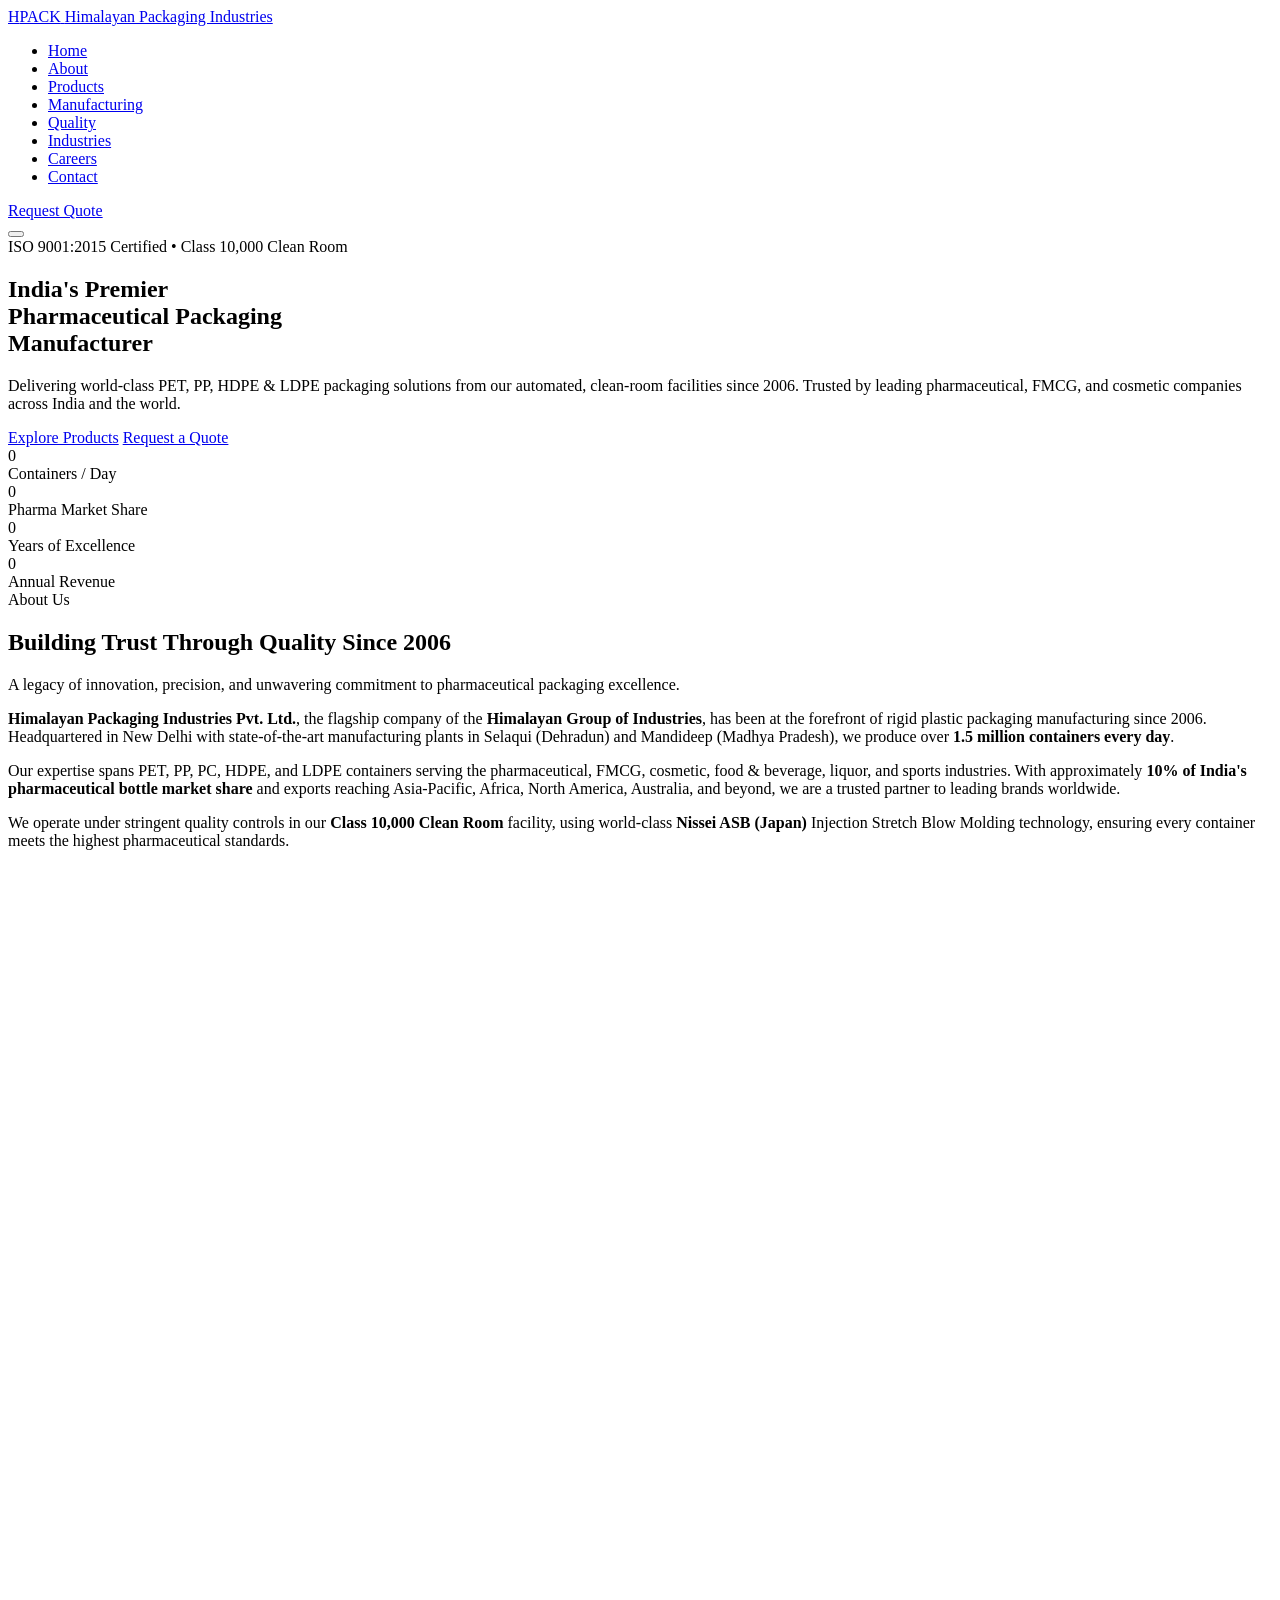
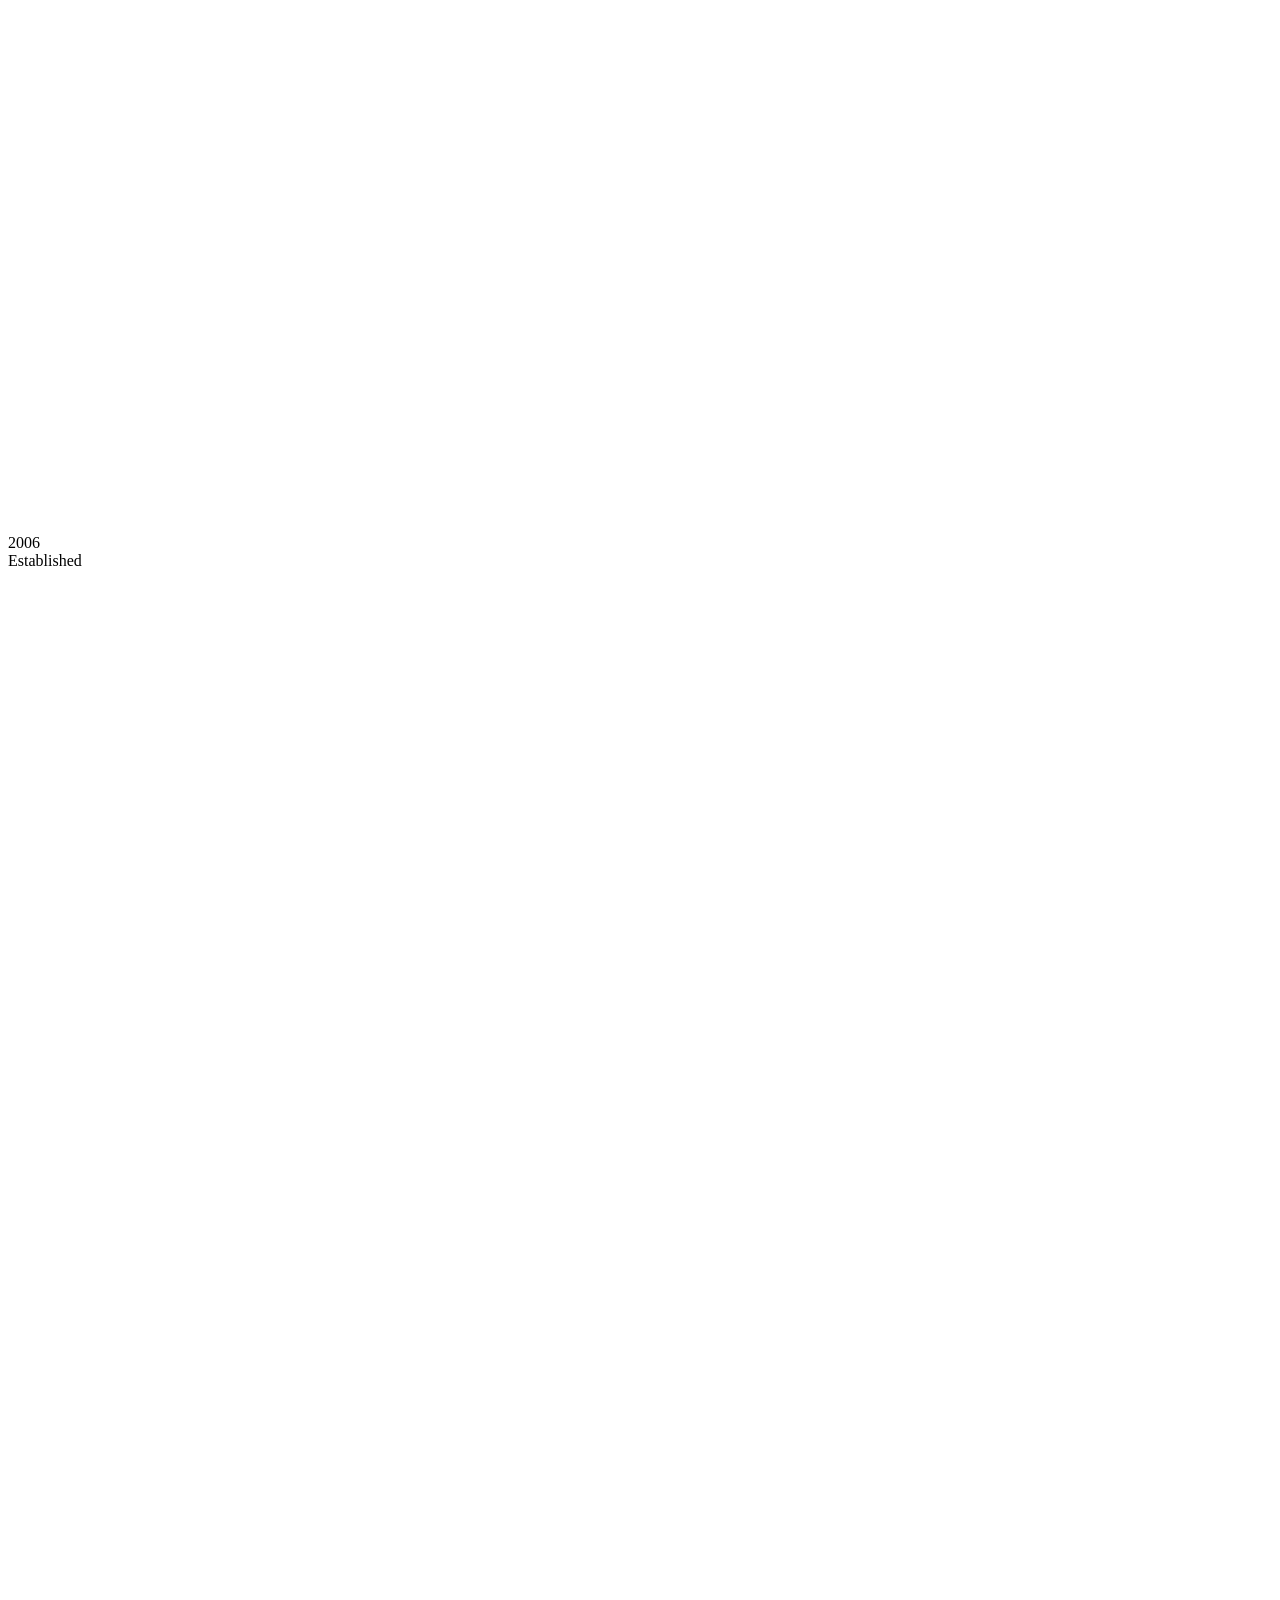
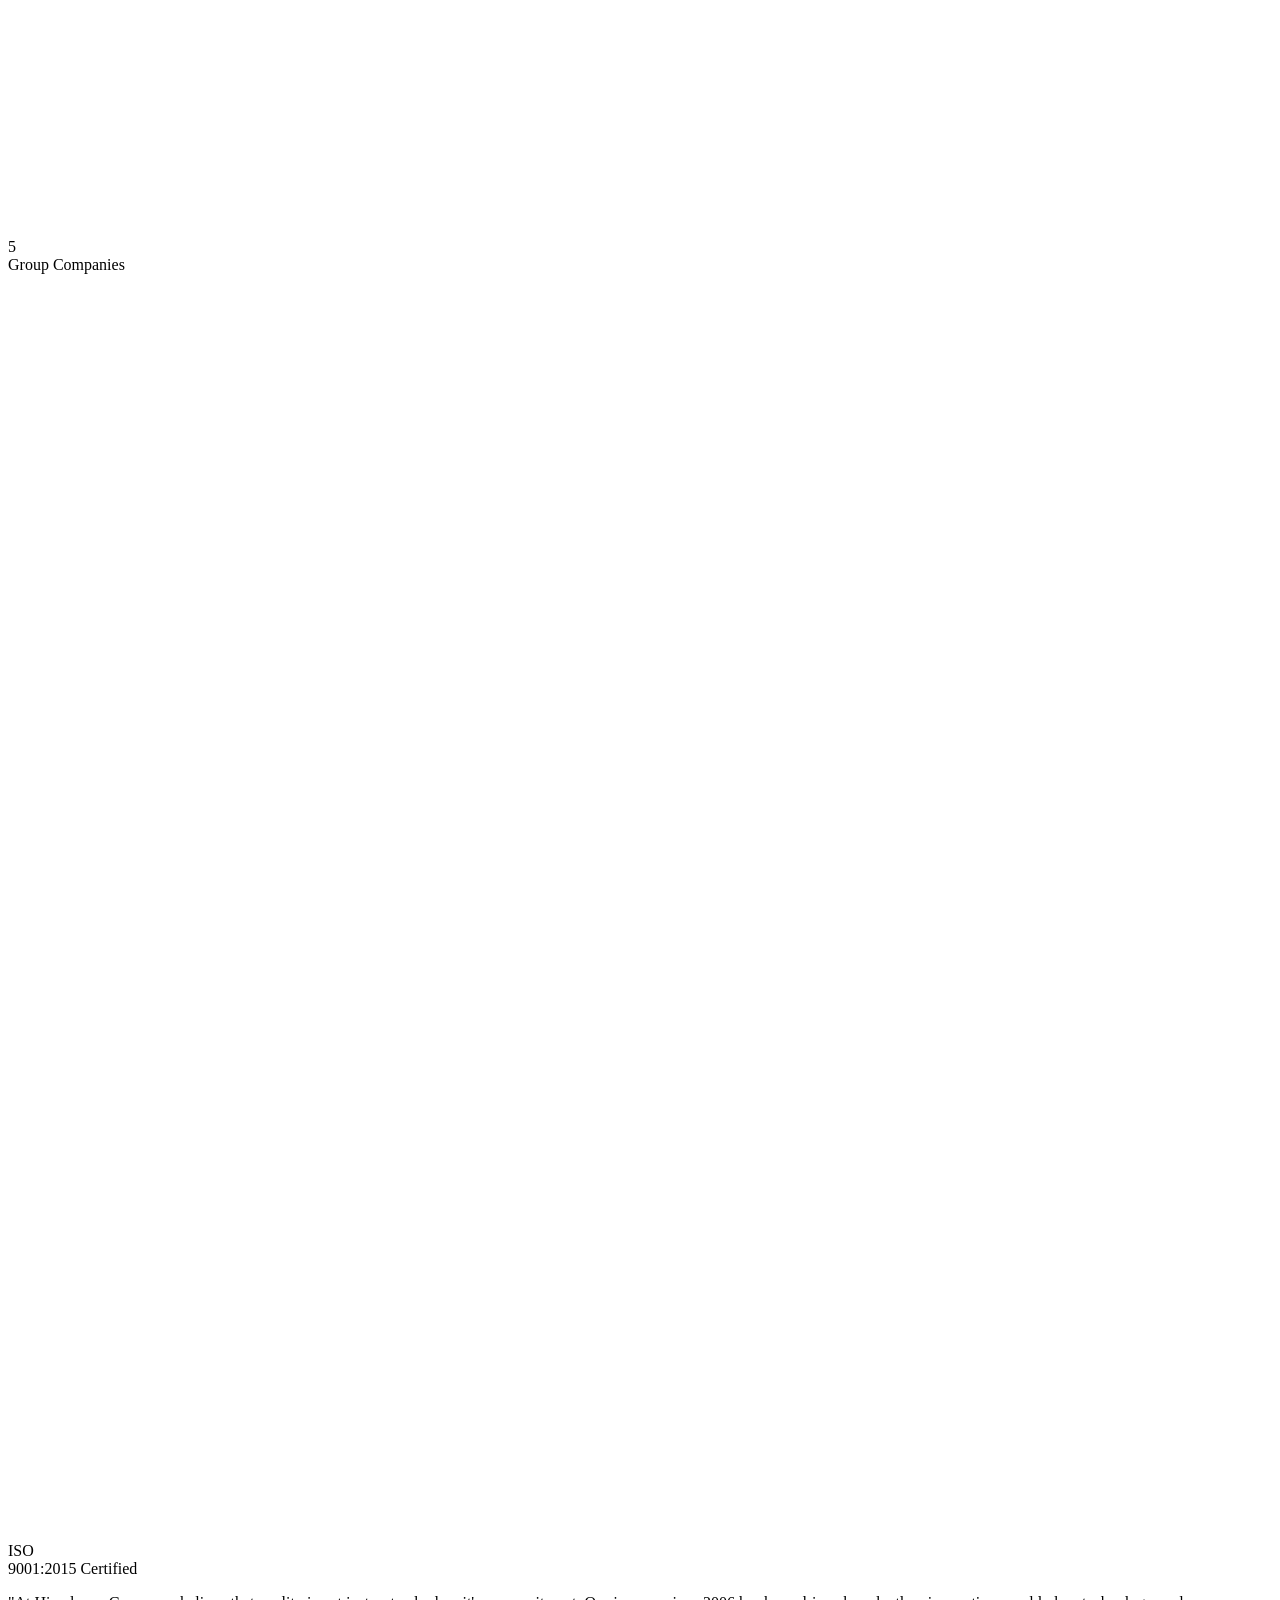
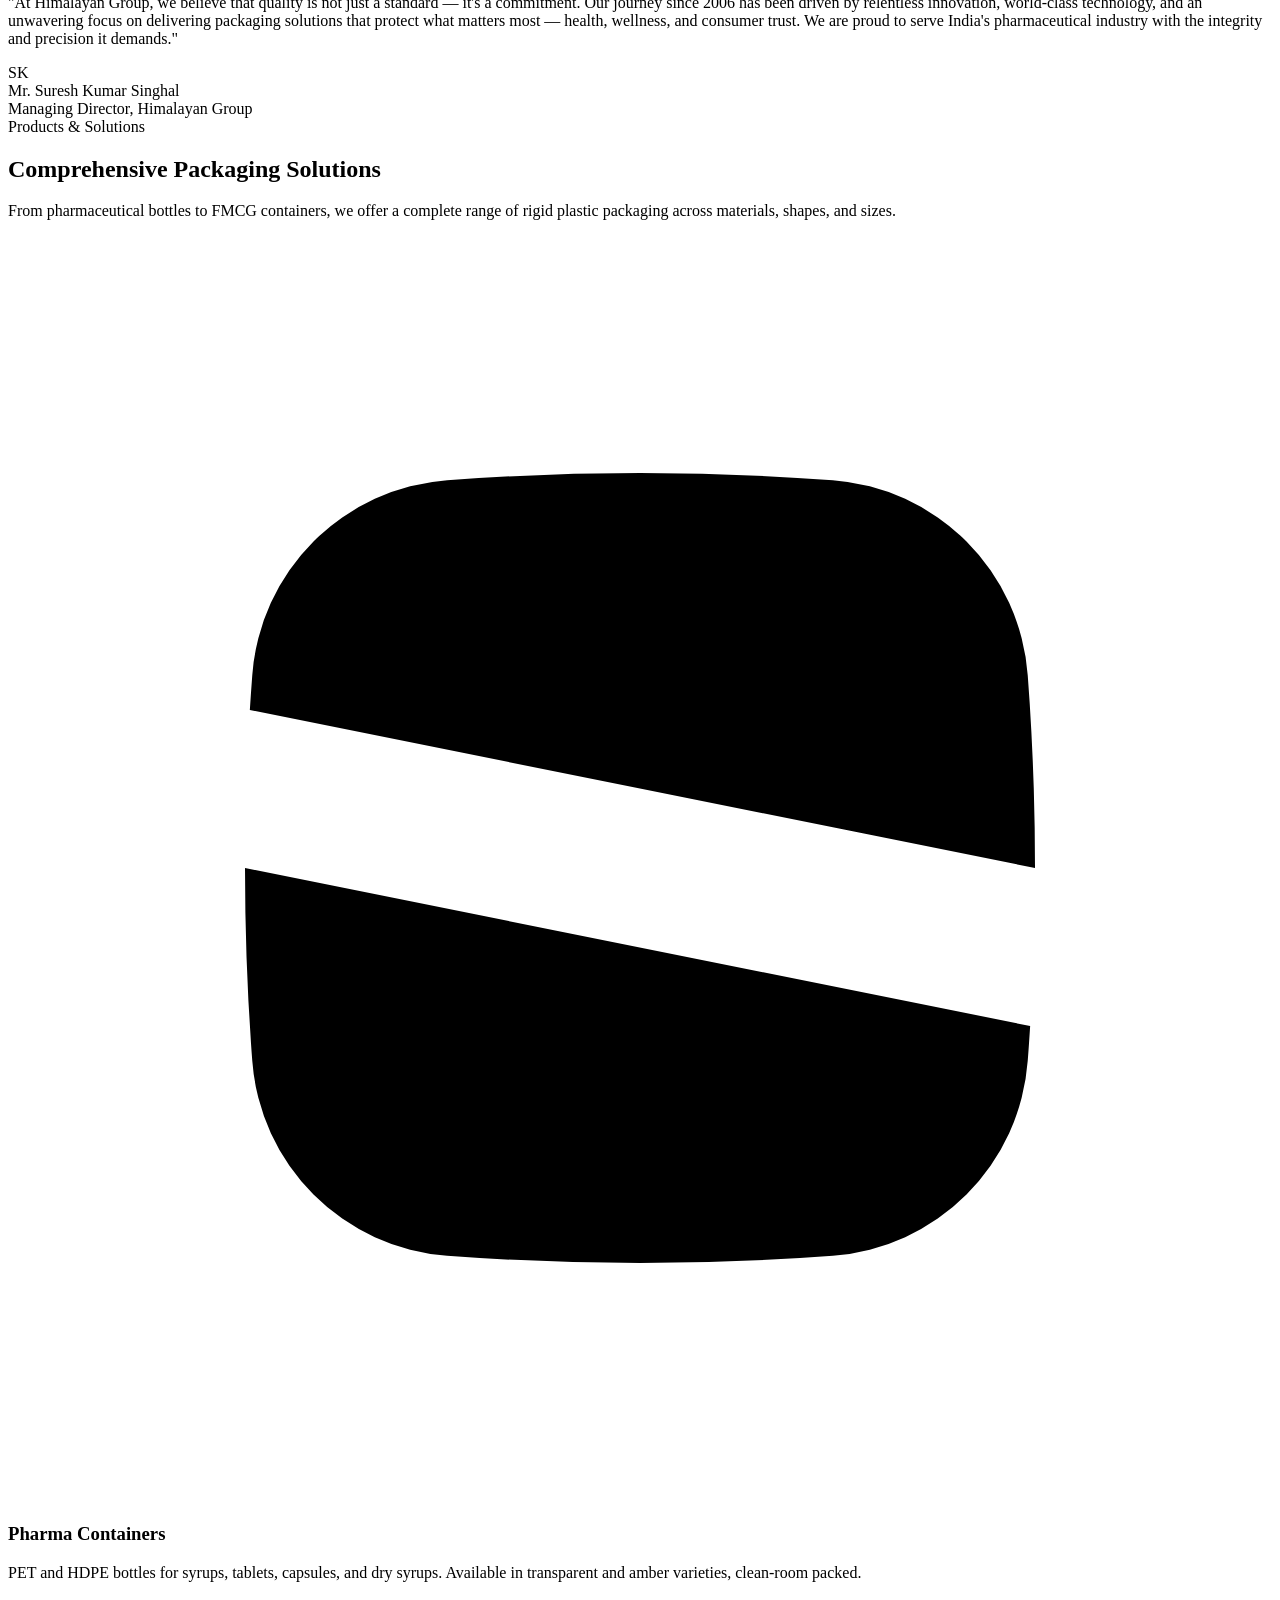
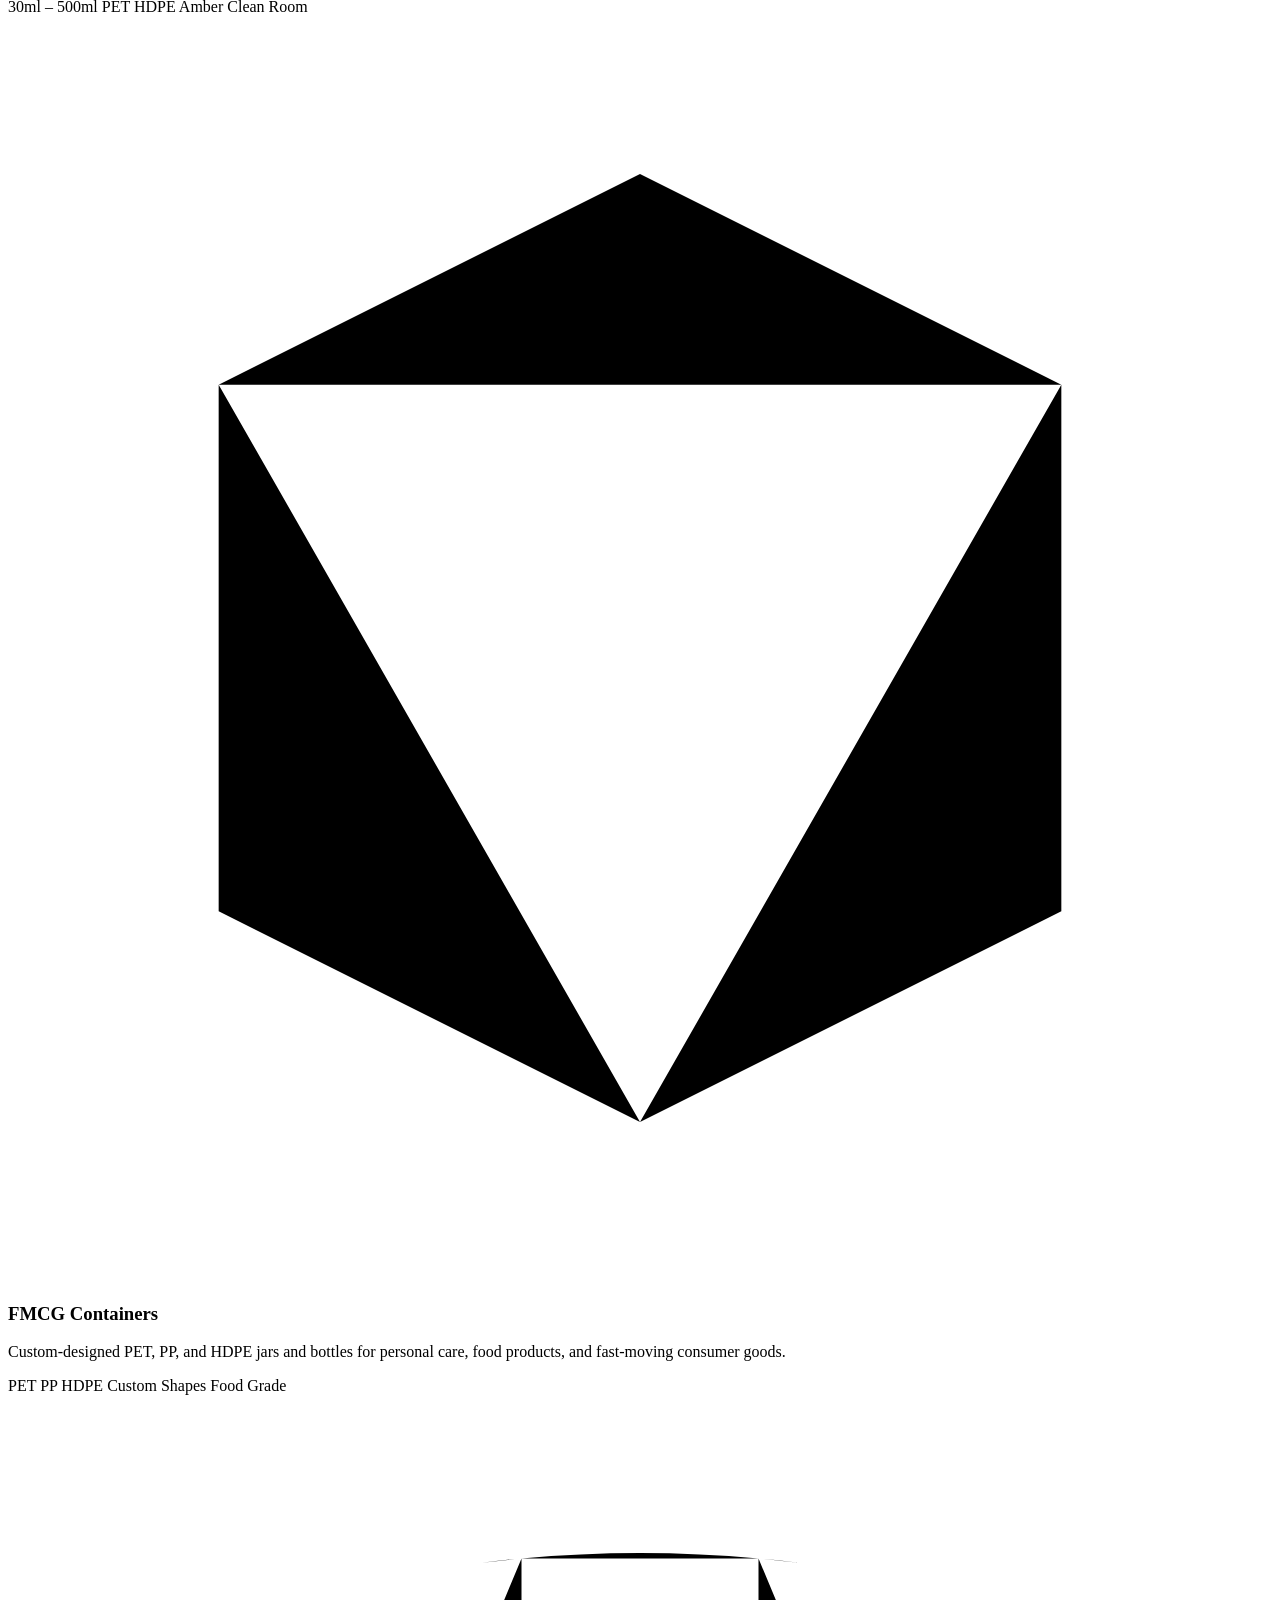
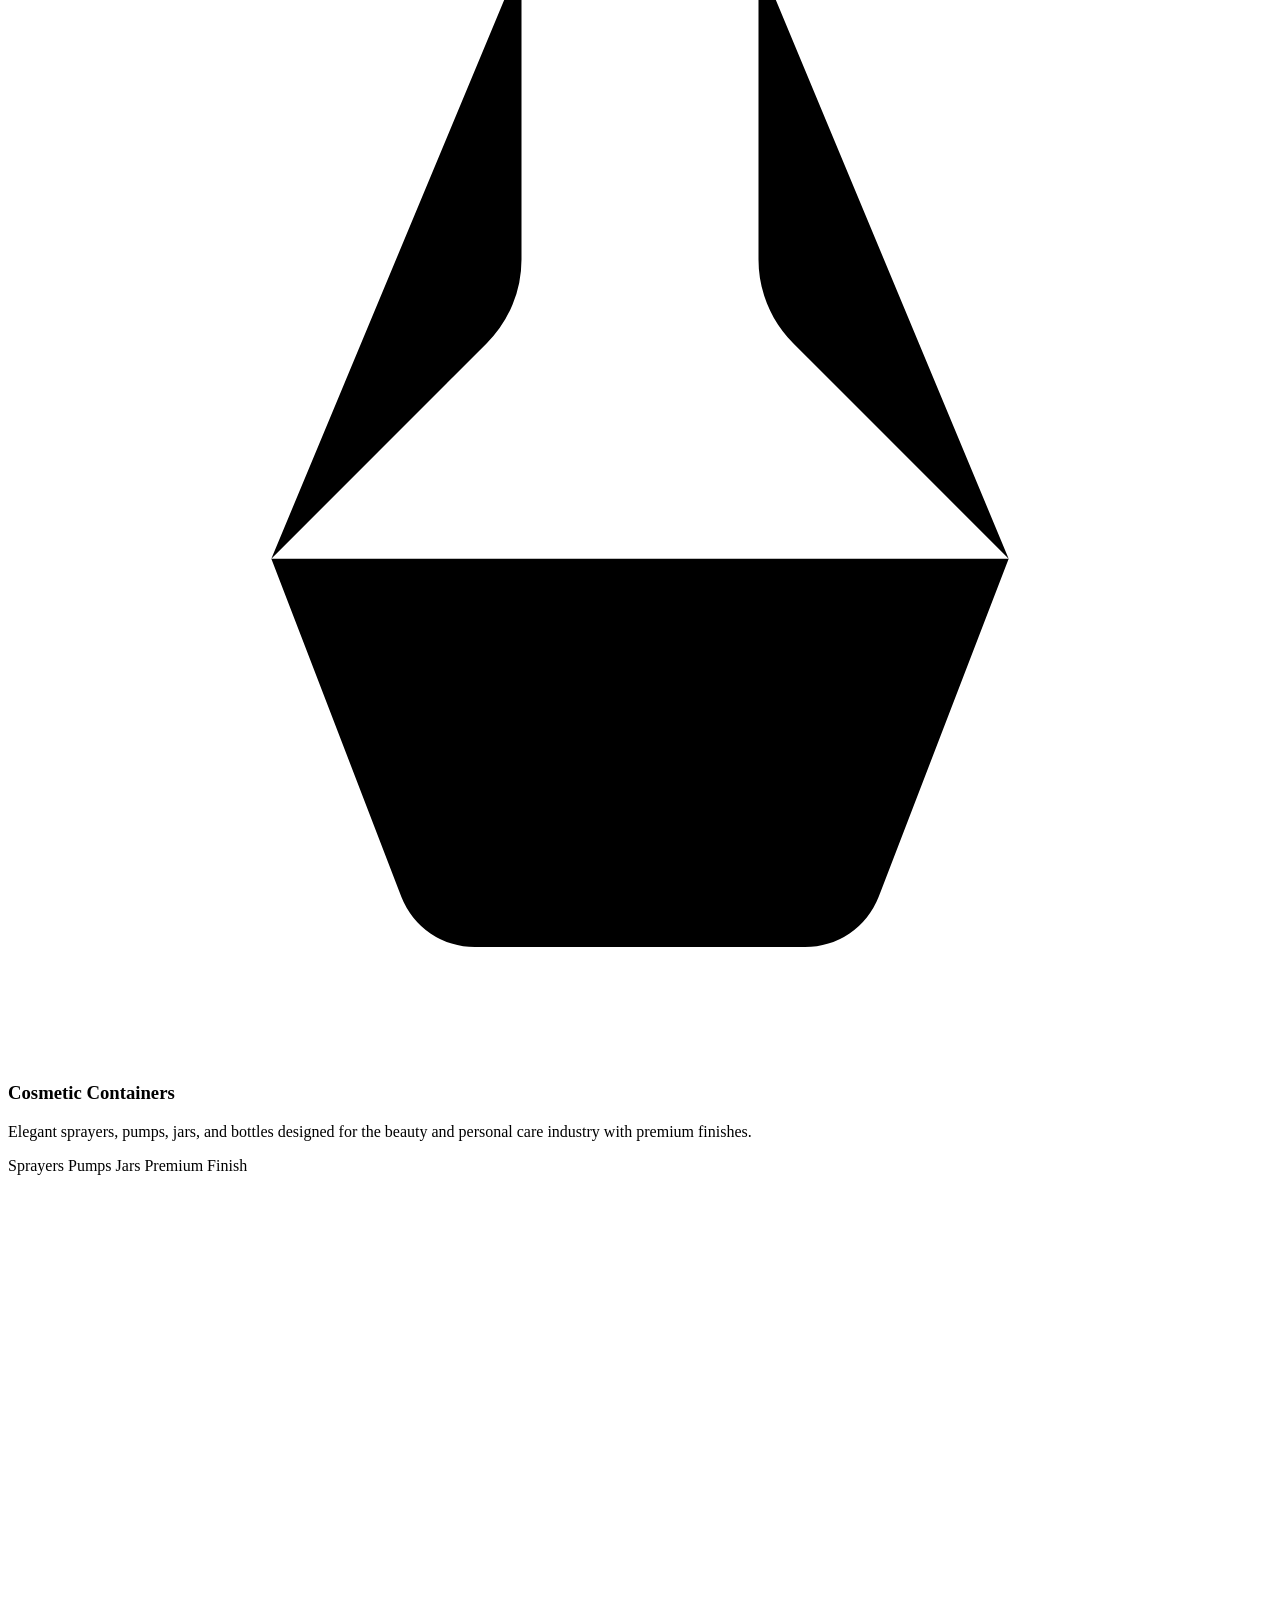
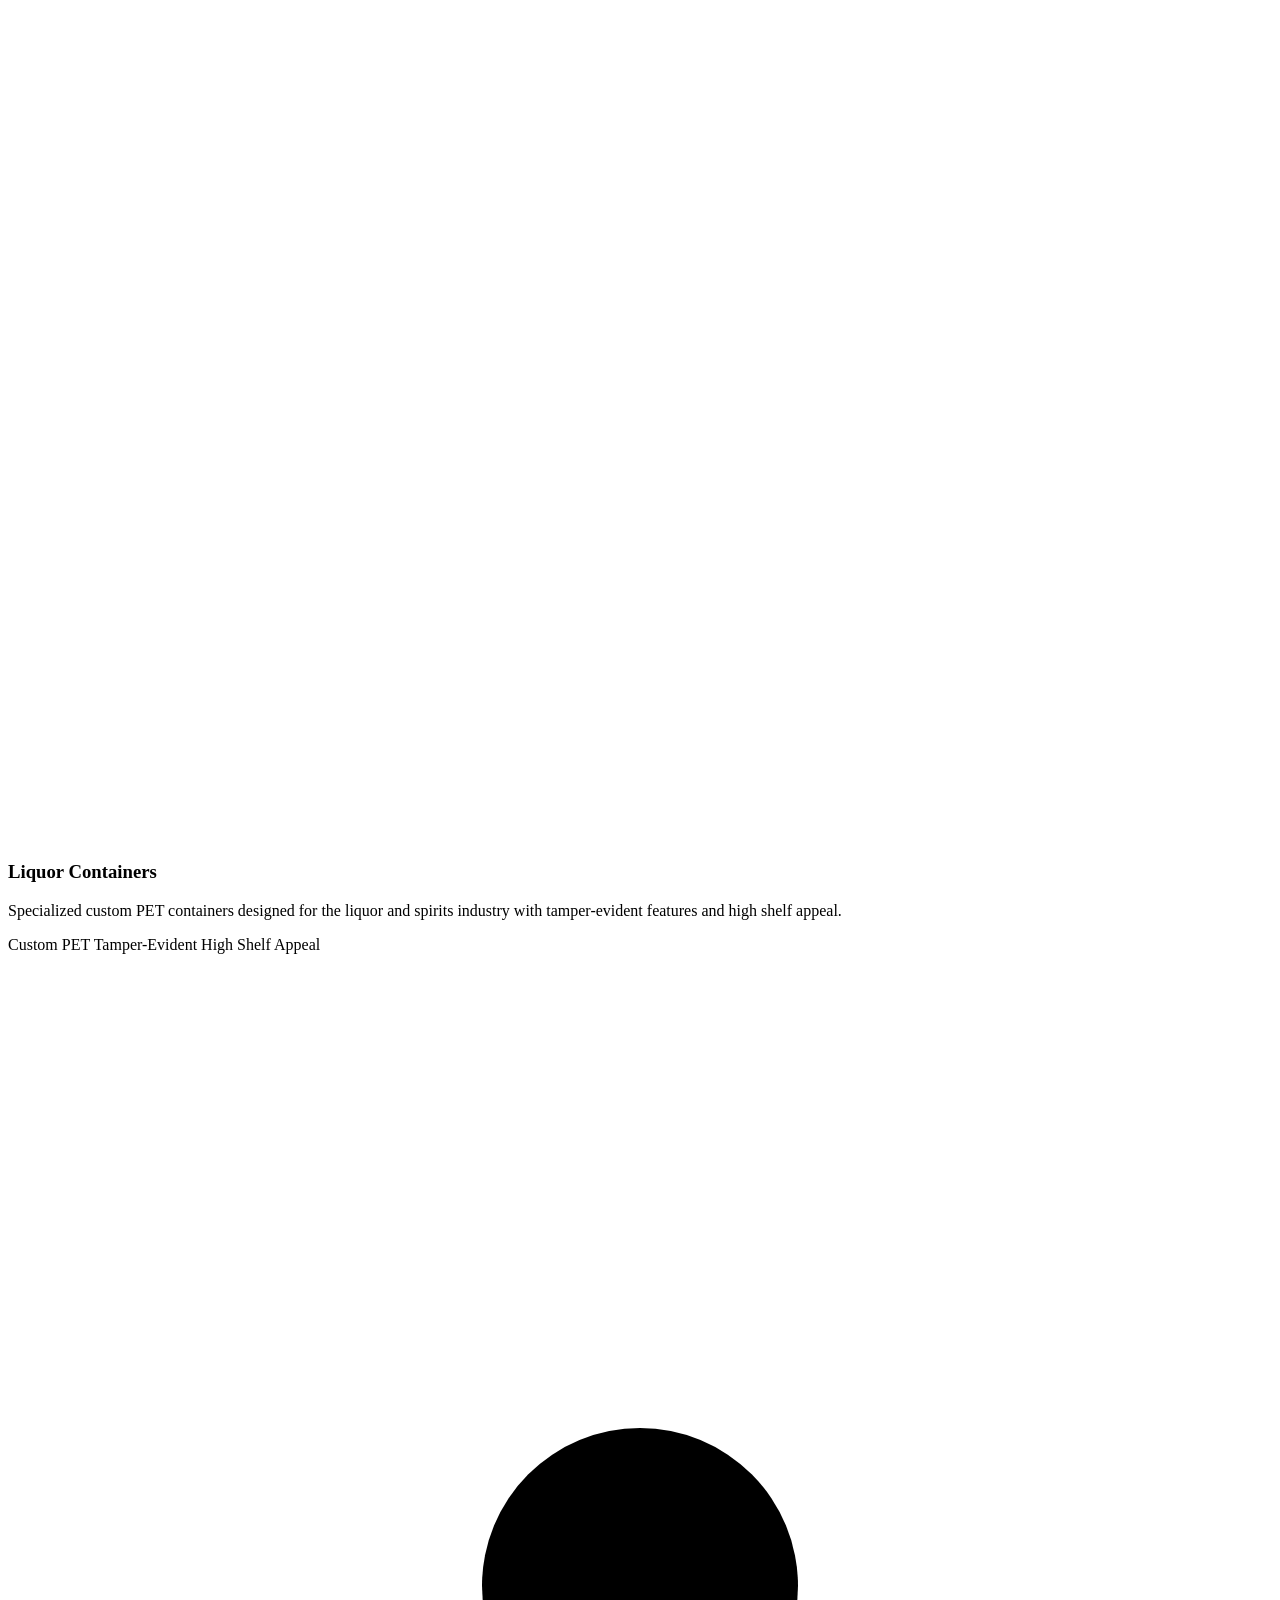
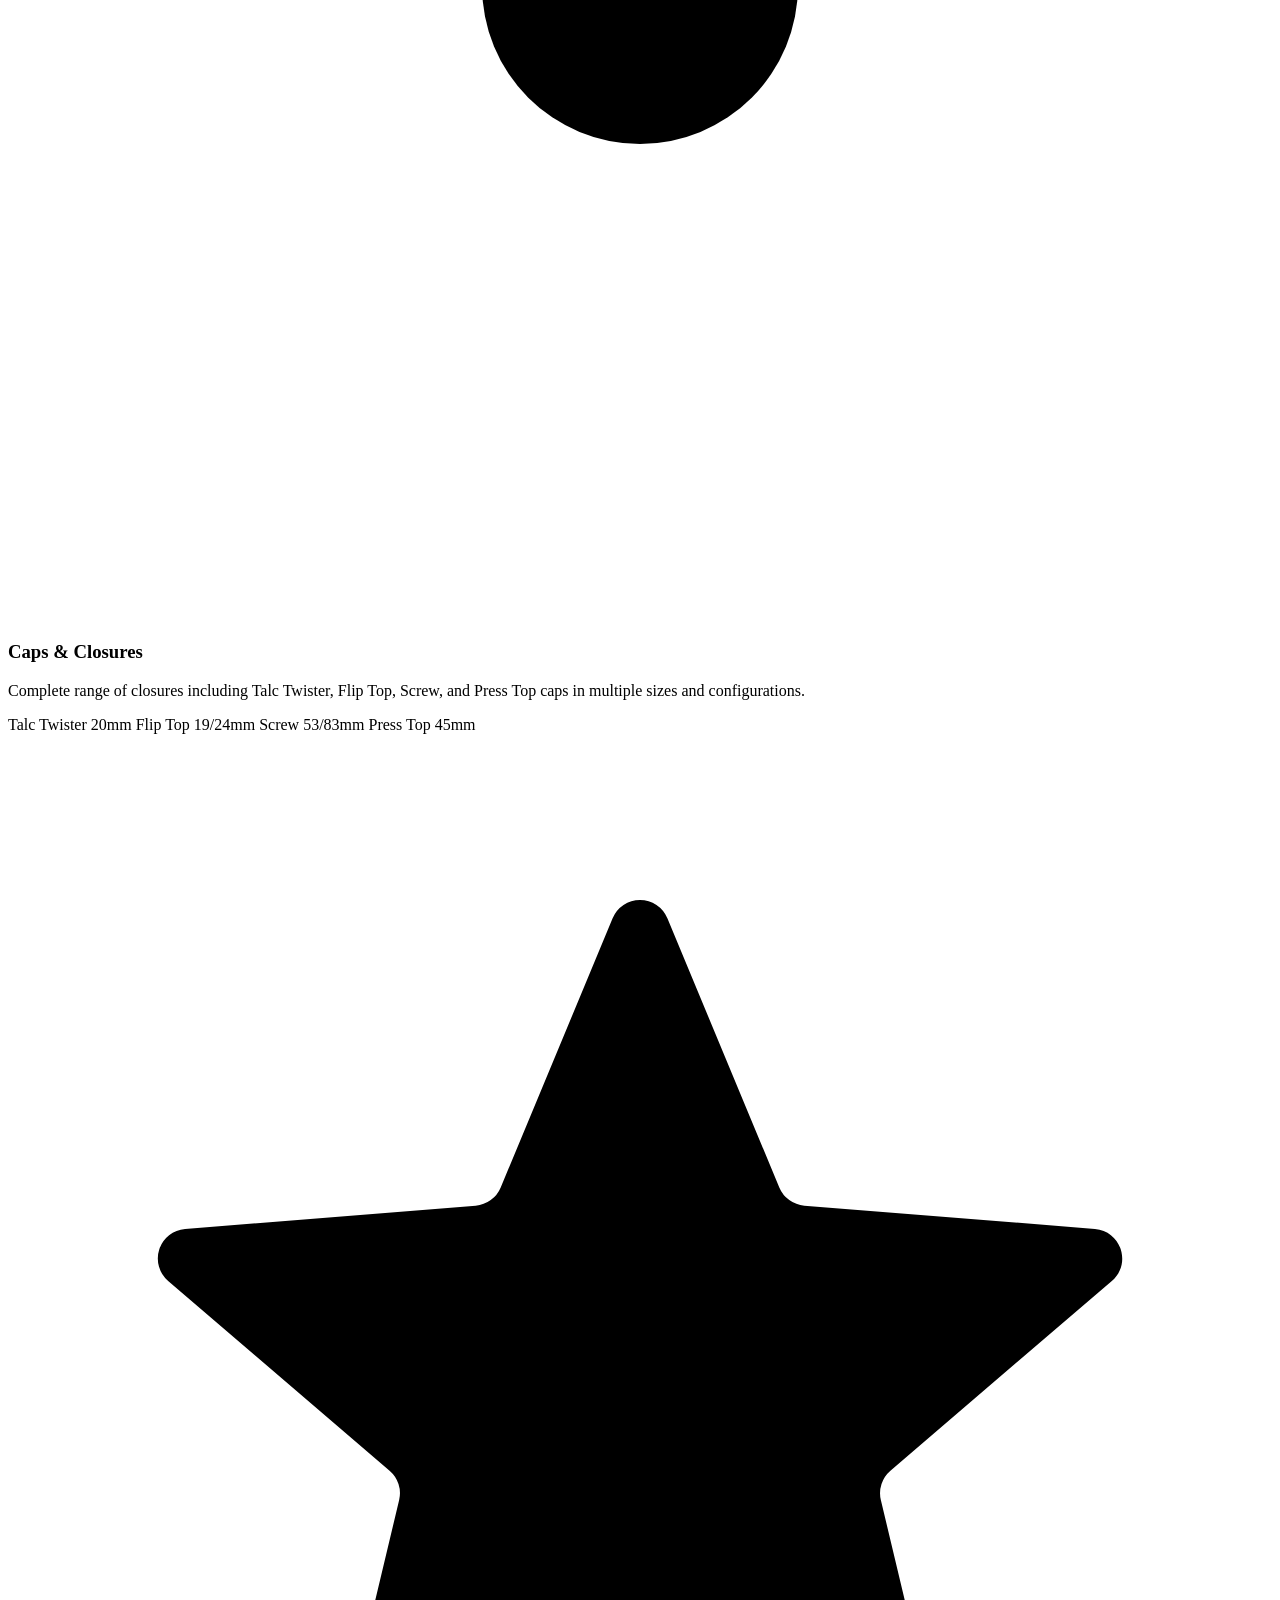
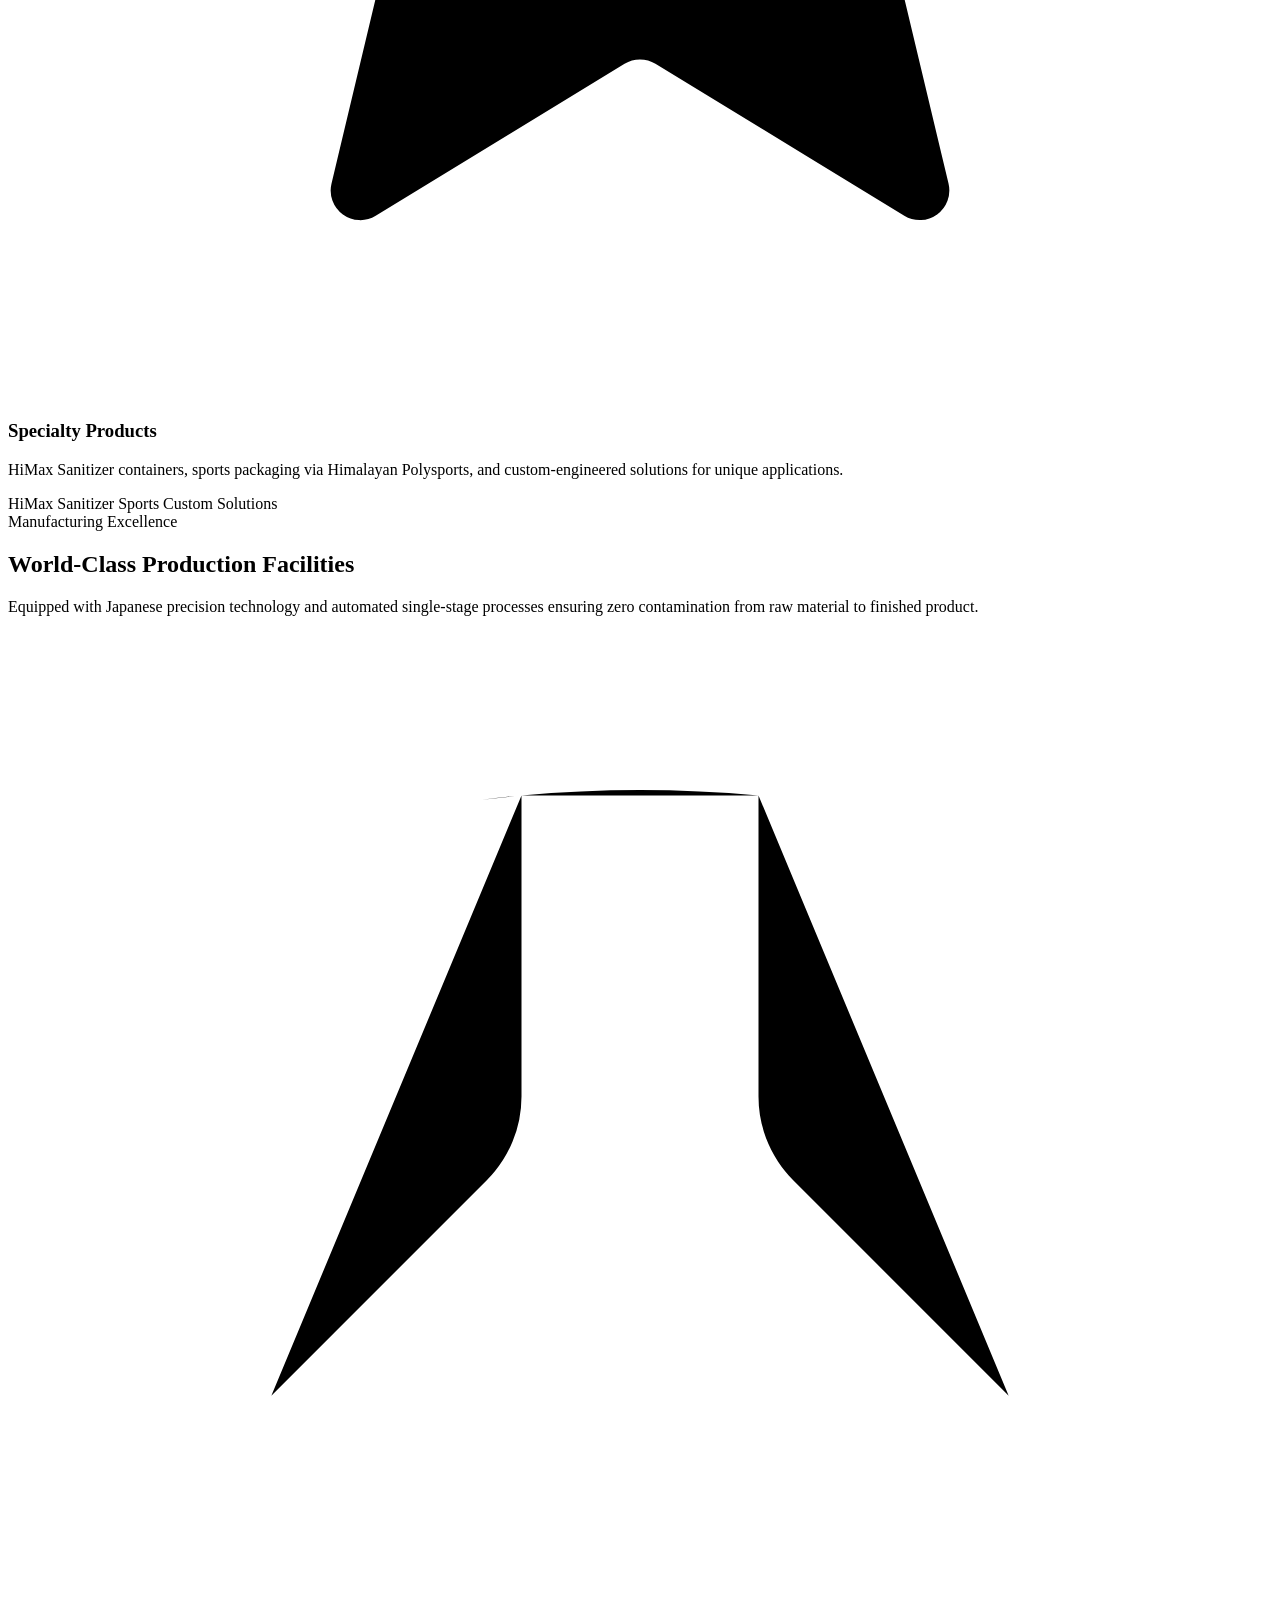
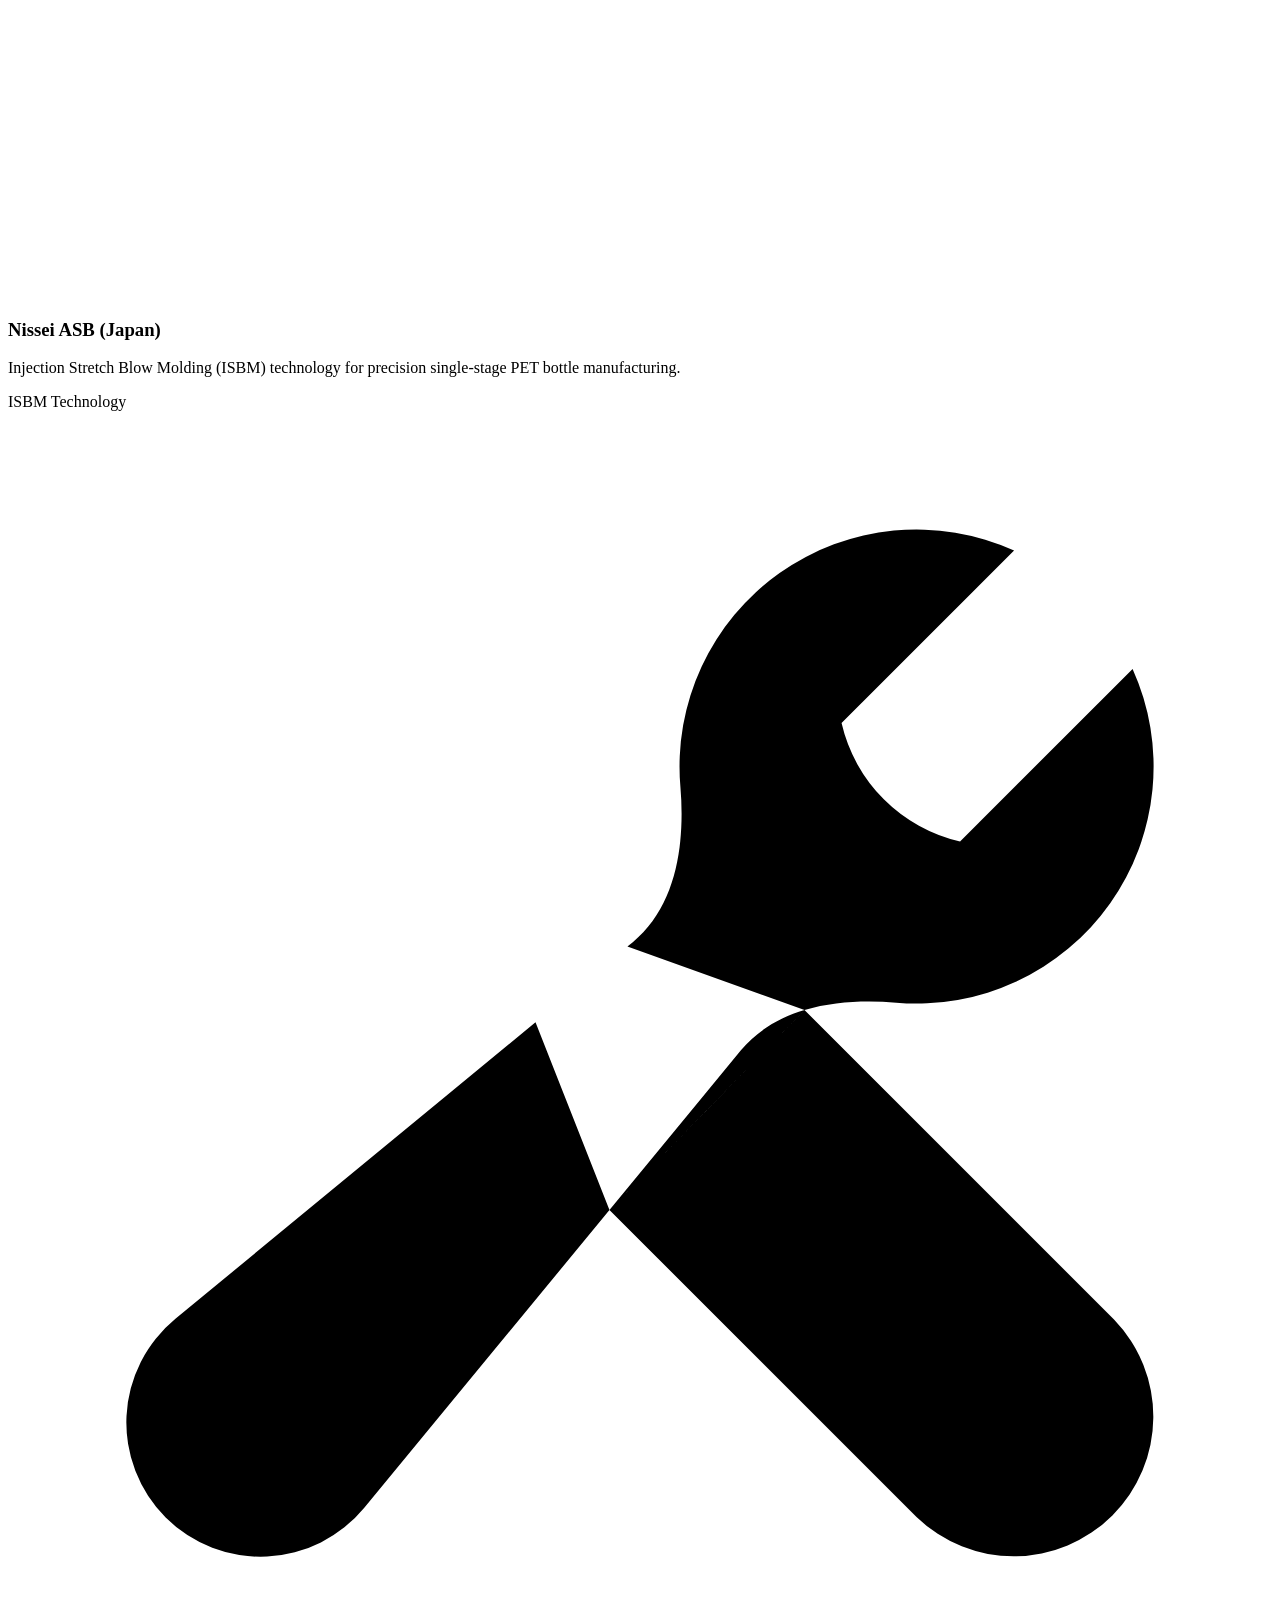
==== index.html @ a48ada72 "Create index.html" ====
<!DOCTYPE html>
<html lang="en">
<head>
  <meta charset="UTF-8">
  <meta name="viewport" content="width=device-width, initial-scale=1.0">
  <title>HPack - Himalayan Packaging Industries | India's Premier Pharmaceutical Packaging Manufacturer</title>
  <meta name="description" content="Himalayan Packaging Industries Pvt. Ltd. — India's leading manufacturer of PET, PP, HDPE & LDPE pharmaceutical bottles, FMCG containers, and packaging solutions. ISO 9001:2015 certified, Class 10,000 Clean Room production.">
  <meta name="keywords" content="Pharmaceutical packaging India, PET bottles manufacturer, pharma bottles supplier, syrup bottles, HDPE containers, FMCG packaging, Himalayan Packaging, HPack, Dehradun packaging">
  <link rel="preconnect" href="https://fonts.googleapis.com">
  <link rel="preconnect" href="https://fonts.gstatic.com" crossorigin>
  <link href="https://fonts.googleapis.com/css2?family=Inter:wght@300;400;500;600;700;800&display=swap" rel="stylesheet">
  <link rel="stylesheet" href="css/style.css">
</head>
<body>

  <!-- ═══════════════ NAVIGATION ═══════════════ -->
  <nav class="navbar" id="navbar">
    <div class="container navbar-inner">
      <a href="#home" class="nav-logo" aria-label="HPack Home">
        <!-- Original Logo from hpack.co.in -->
        <img src="http://hpack.co.in/images/logo.jpg" alt="HPack - Himalayan Packaging Industries" class="logo-img"
             onerror="this.style.display='none'; this.nextElementSibling.style.display='flex';">
        <div class="logo-fallback" style="display:none;">
          <div class="logo-mark"><span>H</span></div>
          <div class="logo-text">
            <span class="logo-name">PACK</span>
            <span class="logo-full">Himalayan Packaging Industries</span>
          </div>
        </div>
      </a>

      <ul class="nav-links">
        <li><a href="#home">Home</a></li>
        <li><a href="#about">About</a></li>
        <li><a href="#products">Products</a></li>
        <li><a href="#manufacturing">Manufacturing</a></li>
        <li><a href="#quality">Quality</a></li>
        <li><a href="#industries">Industries</a></li>
        <li><a href="#careers">Careers</a></li>
        <li><a href="#contact">Contact</a></li>
      </ul>

      <div class="nav-cta">
        <a href="#contact" class="btn btn-primary">Request Quote</a>
      </div>

      <button class="mobile-menu-btn" aria-label="Toggle menu">
        <span></span><span></span><span></span>
      </button>
    </div>
  </nav>

  <!-- ═══════════════ HERO ═══════════════ -->
  <section class="hero" id="home">
    <div class="container hero-content">
      <div class="hero-badge">
        <span class="badge-dot"></span>
        ISO 9001:2015 Certified &bull; Class 10,000 Clean Room
      </div>

      <h1 class="hero-title">
        India's Premier<br>
        <span class="highlight">Pharmaceutical Packaging</span><br>
        Manufacturer
      </h1>

      <p class="hero-subtitle">
        Delivering world-class PET, PP, HDPE &amp; LDPE packaging solutions from our automated, 
        clean-room facilities since 2006. Trusted by leading pharmaceutical, FMCG, and cosmetic 
        companies across India and the world.
      </p>

      <div class="hero-ctas">
        <a href="#products" class="btn btn-primary">Explore Products</a>
        <a href="#contact" class="btn btn-secondary">Request a Quote</a>
      </div>

      <div class="hero-stats">
        <div class="stat-item">
          <div class="stat-number" data-count="1.5" data-suffix="M+">0</div>
          <div class="stat-label">Containers / Day</div>
        </div>
        <div class="stat-item">
          <div class="stat-number" data-count="10" data-suffix="%">0</div>
          <div class="stat-label">Pharma Market Share</div>
        </div>
        <div class="stat-item">
          <div class="stat-number" data-count="18" data-suffix="+">0</div>
          <div class="stat-label">Years of Excellence</div>
        </div>
        <div class="stat-item">
          <div class="stat-number" data-count="209" data-prefix="₹" data-suffix=" Cr">0</div>
          <div class="stat-label">Annual Revenue</div>
        </div>
      </div>
    </div>
  </section>

  <!-- ═══════════════ ABOUT ═══════════════ -->
  <section class="section" id="about">
    <div class="container">
      <div class="section-header reveal">
        <span class="section-badge">About Us</span>
        <h2 class="section-title">Building Trust Through Quality Since 2006</h2>
        <p class="section-subtitle">A legacy of innovation, precision, and unwavering commitment to pharmaceutical packaging excellence.</p>
      </div>

      <div class="about-grid">
        <div class="about-content reveal">
          <p>
            <strong>Himalayan Packaging Industries Pvt. Ltd.</strong>, the flagship company of the 
            <strong>Himalayan Group of Industries</strong>, has been at the forefront of rigid plastic 
            packaging manufacturing since 2006. Headquartered in New Delhi with state-of-the-art 
            manufacturing plants in Selaqui (Dehradun) and Mandideep (Madhya Pradesh), we produce over 
            <strong>1.5 million containers every day</strong>.
          </p>
          <p>
            Our expertise spans PET, PP, PC, HDPE, and LDPE containers serving the pharmaceutical, FMCG, 
            cosmetic, food &amp; beverage, liquor, and sports industries. With approximately <strong>10% 
            of India's pharmaceutical bottle market share</strong> and exports reaching Asia-Pacific, Africa, 
            North America, Australia, and beyond, we are a trusted partner to leading brands worldwide.
          </p>
          <p>
            We operate under stringent quality controls in our <strong>Class 10,000 Clean Room</strong> 
            facility, using world-class <strong>Nissei ASB (Japan)</strong> Injection Stretch Blow Molding 
            technology, ensuring every container meets the highest pharmaceutical standards.
          </p>

          <div class="about-highlights">
            <div class="highlight-item">
              <div class="highlight-icon">
                <svg viewBox="0 0 24 24" fill="none" stroke-width="1.5"><path d="M8 2v4M16 2v4M3 10h18M5 4h14a2 2 0 012 2v14a2 2 0 01-2 2H5a2 2 0 01-2-2V6a2 2 0 012-2z"/></svg>
              </div>
              <div class="highlight-number">2006</div>
              <div class="highlight-label">Established</div>
            </div>
            <div class="highlight-item">
              <div class="highlight-icon">
                <svg viewBox="0 0 24 24" fill="none" stroke-width="1.5"><path d="M19 21V5a2 2 0 00-2-2H7a2 2 0 00-2 2v16m14 0H5m14 0h2m-16 0H3M9 7h1m-1 4h1m4-4h1m-1 4h1m-5 4h1m4 0h1"/></svg>
              </div>
              <div class="highlight-number">5</div>
              <div class="highlight-label">Group Companies</div>
            </div>
            <div class="highlight-item">
              <div class="highlight-icon">
                <svg viewBox="0 0 24 24" fill="none" stroke-width="1.5"><path d="M9 12l2 2 4-4m5.618-4.016A11.955 11.955 0 0112 2.944a11.955 11.955 0 01-8.618 3.04A12.02 12.02 0 003 9c0 5.591 3.824 10.29 9 11.622 5.176-1.332 9-6.03 9-11.622 0-1.042-.133-2.052-.382-3.016z"/></svg>
              </div>
              <div class="highlight-number">ISO</div>
              <div class="highlight-label">9001:2015 Certified</div>
            </div>
          </div>
        </div>

        <div class="md-quote reveal reveal-delay-2">
          <p class="md-quote-text">
            "At Himalayan Group, we believe that quality is not just a standard — it's a commitment. 
            Our journey since 2006 has been driven by relentless innovation, world-class technology, 
            and an unwavering focus on delivering packaging solutions that protect what matters most — 
            health, wellness, and consumer trust. We are proud to serve India's pharmaceutical industry 
            with the integrity and precision it demands."
          </p>
          <div class="md-quote-author">
            <div class="author-avatar">SK</div>
            <div class="author-info">
              <div class="author-name">Mr. Suresh Kumar Singhal</div>
              <div class="author-role">Managing Director, Himalayan Group</div>
            </div>
          </div>
        </div>
      </div>
    </div>
  </section>

  <!-- ═══════════════ PRODUCTS ═══════════════ -->
  <section class="section section-alt" id="products">
    <div class="container">
      <div class="section-header reveal">
        <span class="section-badge">Products &amp; Solutions</span>
        <h2 class="section-title">Comprehensive Packaging Solutions</h2>
        <p class="section-subtitle">From pharmaceutical bottles to FMCG containers, we offer a complete range of rigid plastic packaging across materials, shapes, and sizes.</p>
      </div>

      <div class="products-grid">
        <!-- Pharma -->
        <div class="product-card reveal">
          <div class="product-icon">
            <svg viewBox="0 0 24 24"><path d="M19.5 12c0-1.232-.046-2.453-.138-3.662a4.006 4.006 0 00-3.7-3.7 48.678 48.678 0 00-7.324 0 4.006 4.006 0 00-3.7 3.7c-.017.22-.032.441-.046.662M19.5 12l3-3m-3 3l-3-3m-12 3c0 1.232.046 2.453.138 3.662a4.006 4.006 0 003.7 3.7 48.656 48.656 0 007.324 0 4.006 4.006 0 003.7-3.7c.017-.22.032-.441.046-.662M4.5 12l3 3m-3-3l-3 3"/></svg>
          </div>
          <h3 class="product-title">Pharma Containers</h3>
          <p class="product-desc">PET and HDPE bottles for syrups, tablets, capsules, and dry syrups. Available in transparent and amber varieties, clean-room packed.</p>
          <div class="product-features">
            <span class="product-feature">30ml – 500ml</span>
            <span class="product-feature">PET</span>
            <span class="product-feature">HDPE</span>
            <span class="product-feature">Amber</span>
            <span class="product-feature">Clean Room</span>
          </div>
        </div>

        <!-- FMCG -->
        <div class="product-card reveal reveal-delay-1">
          <div class="product-icon">
            <svg viewBox="0 0 24 24"><path d="M20 7l-8-4-8 4m16 0l-8 4m8-4v10l-8 4m0-10L4 7m8 4v10M4 7v10l8 4"/></svg>
          </div>
          <h3 class="product-title">FMCG Containers</h3>
          <p class="product-desc">Custom-designed PET, PP, and HDPE jars and bottles for personal care, food products, and fast-moving consumer goods.</p>
          <div class="product-features">
            <span class="product-feature">PET</span>
            <span class="product-feature">PP</span>
            <span class="product-feature">HDPE</span>
            <span class="product-feature">Custom Shapes</span>
            <span class="product-feature">Food Grade</span>
          </div>
        </div>

        <!-- Cosmetics -->
        <div class="product-card reveal reveal-delay-2">
          <div class="product-icon">
            <svg viewBox="0 0 24 24"><path d="M9.75 3.104v5.714a2.25 2.25 0 01-.659 1.591L5 14.5M9.75 3.104c-.251.023-.501.05-.75.082m.75-.082a24.301 24.301 0 014.5 0m0 0v5.714c0 .597.237 1.17.659 1.591L19 14.5M14.25 3.104c.251.023.501.05.75.082M19 14.5l-2.47 6.426a1.5 1.5 0 01-1.395.949H8.865a1.5 1.5 0 01-1.395-.95L5 14.5m14 0H5"/></svg>
          </div>
          <h3 class="product-title">Cosmetic Containers</h3>
          <p class="product-desc">Elegant sprayers, pumps, jars, and bottles designed for the beauty and personal care industry with premium finishes.</p>
          <div class="product-features">
            <span class="product-feature">Sprayers</span>
            <span class="product-feature">Pumps</span>
            <span class="product-feature">Jars</span>
            <span class="product-feature">Premium Finish</span>
          </div>
        </div>

        <!-- Liquor -->
        <div class="product-card reveal reveal-delay-1">
          <div class="product-icon">
            <svg viewBox="0 0 24 24"><path d="M9 6.75V15m0-15a3 3 0 10 6V15m-6 0a3 3 0 006 0m-6 0H3m6 0h6m0 0V6.75m0 8.25h3m-3 0a3 3 0 006 0V6.75M9 2.25h6"/></svg>
          </div>
          <h3 class="product-title">Liquor Containers</h3>
          <p class="product-desc">Specialized custom PET containers designed for the liquor and spirits industry with tamper-evident features and high shelf appeal.</p>
          <div class="product-features">
            <span class="product-feature">Custom PET</span>
            <span class="product-feature">Tamper-Evident</span>
            <span class="product-feature">High Shelf Appeal</span>
          </div>
        </div>

        <!-- Caps & Closures -->
        <div class="product-card reveal reveal-delay-2">
          <div class="product-icon">
            <svg viewBox="0 0 24 24"><circle cx="12" cy="12" r="3"/><path d="M12 2v2m0 16v2M4.93 4.93l1.41 1.41m11.32 11.32l1.41 1.41M2 12h2m16 0h2M6.34 17.66l-1.41 1.41M19.07 4.93l-1.41 1.41"/></svg>
          </div>
          <h3 class="product-title">Caps &amp; Closures</h3>
          <p class="product-desc">Complete range of closures including Talc Twister, Flip Top, Screw, and Press Top caps in multiple sizes and configurations.</p>
          <div class="product-features">
            <span class="product-feature">Talc Twister 20mm</span>
            <span class="product-feature">Flip Top 19/24mm</span>
            <span class="product-feature">Screw 53/83mm</span>
            <span class="product-feature">Press Top 45mm</span>
          </div>
        </div>

        <!-- Specialty -->
        <div class="product-card reveal reveal-delay-3">
          <div class="product-icon">
            <svg viewBox="0 0 24 24"><path d="M11.48 3.499a.562.562 0 011.04 0l2.125 5.111a.563.563 0 00.475.345l5.518.442c.499.04.701.663.321.988l-4.204 3.602a.563.563 0 00-.182.557l1.285 5.385a.562.562 0 01-.84.61l-4.725-2.885a.563.563 0 00-.586 0L6.982 20.54a.562.562 0 01-.84-.61l1.285-5.386a.562.562 0 00-.182-.557l-4.204-3.602a.563.563 0 01.321-.988l5.518-.442a.563.563 0 00.475-.345L11.48 3.5z"/></svg>
          </div>
          <h3 class="product-title">Specialty Products</h3>
          <p class="product-desc">HiMax Sanitizer containers, sports packaging via Himalayan Polysports, and custom-engineered solutions for unique applications.</p>
          <div class="product-features">
            <span class="product-feature">HiMax Sanitizer</span>
            <span class="product-feature">Sports</span>
            <span class="product-feature">Custom Solutions</span>
          </div>
        </div>
      </div>
    </div>
  </section>

  <!-- ═══════════════ MANUFACTURING ═══════════════ -->
  <section class="section" id="manufacturing">
    <div class="container">
      <div class="section-header reveal">
        <span class="section-badge">Manufacturing Excellence</span>
        <h2 class="section-title">World-Class Production Facilities</h2>
        <p class="section-subtitle">Equipped with Japanese precision technology and automated single-stage processes ensuring zero contamination from raw material to finished product.</p>
      </div>

      <div class="mfg-grid">
        <div class="mfg-card reveal">
          <div class="mfg-icon">
            <svg viewBox="0 0 24 24"><path d="M9.75 3.104v5.714a2.25 2.25 0 01-.659 1.591L5 14.5M9.75 3.104c-.251.023-.501.05-.75.082m.75-.082a24.301 24.301 0 014.5 0m0 0v5.714c0 .597.237 1.17.659 1.591L19 14.5"/></svg>
          </div>
          <h3 class="mfg-title">Nissei ASB (Japan)</h3>
          <p class="mfg-desc">Injection Stretch Blow Molding (ISBM) technology for precision single-stage PET bottle manufacturing.</p>
          <span class="mfg-tag">ISBM Technology</span>
        </div>

        <div class="mfg-card reveal reveal-delay-1">
          <div class="mfg-icon">
            <svg viewBox="0 0 24 24"><path d="M11.42 15.17L17.25 21A2.652 2.652 0 0021 17.25l-5.877-5.877M11.42 15.17l2.496-3.03c.317-.384.74-.626 1.208-.766M11.42 15.17l-4.655 5.653a2.548 2.548 0 11-3.586-3.586l6.837-5.63m5.108-.233c.55-.164 1.163-.188 1.743-.14a4.5 4.5 0 004.486-6.336l-3.276 3.277a3.004 3.004 0 01-2.25-2.25l3.276-3.276a4.5 4.5 0 00-6.336 4.486c.091 1.076-.071 2.264-.904 2.95l-.102.085"/></svg>
          </div>
          <h3 class="mfg-title">Windsor SPRINT</h3>
          <p class="mfg-desc">High-precision injection molding machines for caps, closures, and PP/HDPE containers.</p>
          <span class="mfg-tag">Injection Molding</span>
        </div>

        <div class="mfg-card reveal reveal-delay-2">
          <div class="mfg-icon">
            <svg viewBox="0 0 24 24"><path d="M3.75 13.5l10.5-11.25L12 10.5h8.25L9.75 21.75 12 13.5H3.75z"/></svg>
          </div>
          <h3 class="mfg-title">EBM Machines</h3>
          <p class="mfg-desc">Extrusion Blow Molding for HDPE and LDPE containers with superior wall thickness control.</p>
          <span class="mfg-tag">Extrusion Blow Molding</span>
        </div>

        <div class="mfg-card reveal reveal-delay-1">
          <div class="mfg-icon">
            <svg viewBox="0 0 24 24"><path d="M12 3v2.25m6.364.386l-1.591 1.591M21 12h-2.25m-.386 6.364l-1.591-1.591M12 18.75V21m-4.773-4.227l-1.591 1.591M5.25 12H3m4.227-4.773L5.636 5.636M15.75 12a3.75 3.75 0 11-7.5 0 3.75 3.75 0 017.5 0z"/></svg>
          </div>
          <h3 class="mfg-title">Class 10,000 Clean Room</h3>
          <p class="mfg-desc">Controlled environment manufacturing meeting stringent pharmaceutical hygiene and safety requirements.</p>
          <span class="mfg-tag">Pharma Grade</span>
        </div>

        <div class="mfg-card reveal reveal-delay-2">
          <div class="mfg-icon">
            <svg viewBox="0 0 24 24"><path d="M12 6v6h4.5m4.5 0a9 9 0 11-18 0 9 9 0 0118 0z"/></svg>
          </div>
          <h3 class="mfg-title">Oil-Free Compressed Air</h3>
          <p class="mfg-desc">Medical-grade oil-free air systems ensuring zero contamination during the moulding and packaging process.</p>
          <span class="mfg-tag">Zero Contamination</span>
        </div>

        <div class="mfg-card reveal reveal-delay-3">
          <div class="mfg-icon">
            <svg viewBox="0 0 24 24"><path d="M4.5 12a7.5 7.5 0 0015 0m-15 0a7.5 7.5 0 1115 0m-15 0H3m16.5 0H21m-1.5 0H12m-8.457 3.077l1.41-.513m14.095-5.13l1.41-.513M5.106 17.785l1.15-.964m11.49-9.642l1.149-.964M7.501 19.795l.75-1.3m7.5-12.99l.75-1.3m-6.063 16.658l.26-1.477m2.605-14.772l.26-1.477m0 17.726l-.26-1.477M10.698 4.614l-.26-1.477M16.5 19.794l-.75-1.299M7.5 4.205L6.75 2.906M12 21v-2.25M12 5.25V3"/></svg>
          </div>
          <h3 class="mfg-title">Single-Stage Automated</h3>
          <p class="mfg-desc">Fully automated production from raw material to finished bottle, eliminating manual handling and contamination risks.</p>
          <span class="mfg-tag">Full Automation</span>
        </div>
      </div>
    </div>
  </section>

  <!-- ═══════════════ QUALITY ═══════════════ -->
  <section class="section section-alt" id="quality">
    <div class="container">
      <div class="section-header reveal">
        <span class="section-badge">Quality Assurance</span>
        <h2 class="section-title">Uncompromising Standards</h2>
        <p class="section-subtitle">Every container undergoes rigorous quality checks to ensure it meets the highest pharmaceutical and food-grade safety standards.</p>
      </div>

      <div class="quality-grid">
        <div class="quality-card reveal">
          <div class="quality-icon">
            <svg viewBox="0 0 24 24"><path d="M9 12l2 2 4-4m5.618-4.016A11.955 11.955 0 0112 2.944a11.955 11.955 0 01-8.618 3.04A12.02 12.02 0 003 9c0 5.591 3.824 10.29 9 11.622 5.176-1.332 9-6.03 9-11.622 0-1.042-.133-2.052-.382-3.016z"/></svg>
          </div>
          <div>
            <h4 class="quality-title">ISO 9001:2015 Certified</h4>
            <p class="quality-desc">Internationally recognized quality management system certification ensuring consistent product quality.</p>
          </div>
        </div>

        <div class="quality-card reveal reveal-delay-1">
          <div class="quality-icon">
            <svg viewBox="0 0 24 24"><path d="M12 3v2.25m6.364.386l-1.591 1.591M21 12h-2.25m-.386 6.364l-1.591-1.591M12 18.75V21m-4.773-4.227l-1.591 1.591M5.25 12H3m4.227-4.773L5.636 5.636M15.75 12a3.75 3.75 0 11-7.5 0 3.75 3.75 0 017.5 0z"/></svg>
          </div>
          <div>
            <h4 class="quality-title">Class 10,000 Clean Room</h4>
            <p class="quality-desc">Controlled environment with particle filtration meeting pharmaceutical-grade cleanliness requirements.</p>
          </div>
        </div>

        <div class="quality-card reveal reveal-delay-2">
          <div class="quality-icon">
            <svg viewBox="0 0 24 24"><path d="M9.75 3.104v5.714a2.25 2.25 0 01-.659 1.591L5 14.5M9.75 3.104c-.251.023-.501.05-.75.082m.75-.082a24.301 24.301 0 014.5 0m0 0v5.714c0 .597.237 1.17.659 1.591L19 14.5"/></svg>
          </div>
          <div>
            <h4 class="quality-title">100% Food Grade</h4>
            <p class="quality-desc">All containers manufactured using food-grade materials that are safe, odorless, and non-toxic.</p>
          </div>
        </div>

        <div class="quality-card reveal reveal-delay-1">
          <div class="quality-icon">
            <svg viewBox="0 0 24 24"><path d="M16.023 9.348h4.992v-.001M2.985 19.644v-4.992m0 0h4.992m-4.993 0l3.181 3.183a8.25 8.25 0 0013.803-3.7M4.031 9.865a8.25 8.25 0 0113.803-3.7l3.181 3.182"/></svg>
          </div>
          <div>
            <h4 class="quality-title">Fully Recyclable</h4>
            <p class="quality-desc">Environmentally conscious packaging — all our PET and plastic containers are 100% recyclable.</p>
          </div>
        </div>

        <div class="quality-card reveal reveal-delay-2">
          <div class="quality-icon">
            <svg viewBox="0 0 24 24"><path d="M2.036 12.322a1.012 1.012 0 010-.639C3.423 7.51 7.36 4.5 12 4.5c4.638 0 8.573 3.007 9.963 7.178.07.207.07.431 0 .639C20.577 16.49 16.64 19.5 12 19.5c-4.638 0-8.573-3.007-9.963-7.178z"/><path d="M15 12a3 3 0 11-6 0 3 3 0 016 0z"/></svg>
          </div>
          <div>
            <h4 class="quality-title">Transparent &amp; Durable</h4>
            <p class="quality-desc">Crystal-clear transparency with superior durability, high shelf appeal, and accurate neck finishes.</p>
          </div>
        </div>

        <div class="quality-card reveal reveal-delay-3">
          <div class="quality-icon">
            <svg viewBox="0 0 24 24"><path d="M10.5 6h9.75M10.5 6a1.5 1.5 0 11-3 0m3 0a1.5 1.5 0 10-3 0M3.75 6H7.5m3 12h9.75m-9.75 0a1.5 1.5 0 01-3 0m3 0a1.5 1.5 0 00-3 0m-3.75 0H7.5m9-6h3.75m-3.75 0a1.5 1.5 0 01-3 0m3 0a1.5 1.5 0 00-3 0m-9.75 0h9.75"/></svg>
          </div>
          <div>
            <h4 class="quality-title">In-House QC Division</h4>
            <p class="quality-desc">Dedicated quality control team with rigorous inspection protocols at every stage of production.</p>
          </div>
        </div>
      </div>
    </div>
  </section>

  <!-- ═══════════════ INDUSTRIES ═══════════════ -->
  <section class="section" id="industries">
    <div class="container">
      <div class="section-header reveal">
        <span class="section-badge">Industries We Serve</span>
        <h2 class="section-title">Trusted Across Sectors</h2>
        <p class="section-subtitle">Our packaging solutions serve diverse industries, each with unique requirements that we address with precision and expertise.</p>
      </div>

      <div class="industries-grid">
        <div class="industry-card reveal">
          <div class="industry-icon">🏥</div>
          <h3 class="industry-name">Pharmaceutical</h3>
          <p class="industry-desc">Syrup bottles, tablet containers, dropper bottles — clean room packed for pharma safety.</p>
        </div>
        <div class="industry-card reveal reveal-delay-1">
          <div class="industry-icon">🛒</div>
          <h3 class="industry-name">FMCG</h3>
          <p class="industry-desc">Personal care, household products, and food-grade containers for fast-moving consumer brands.</p>
        </div>
        <div class="industry-card reveal reveal-delay-2">
          <div class="industry-icon">🍽️</div>
          <h3 class="industry-name">Food &amp; Beverage</h3>
          <p class="industry-desc">Tamper-evident, food-safe PET containers for edible oils, sauces, beverages, and condiments.</p>
        </div>
        <div class="industry-card reveal reveal-delay-1">
          <div class="industry-icon">✨</div>
          <h3 class="industry-name">Cosmetics</h3>
          <p class="industry-desc">Premium bottles, jars, sprayers, and pump dispensers for the beauty and skincare industry.</p>
        </div>
        <div class="industry-card reveal reveal-delay-2">
          <div class="industry-icon">🍾</div>
          <h3 class="industry-name">Liquor &amp; Spirits</h3>
          <p class="industry-desc">Custom-designed PET containers with tamper-evident closures for the alcoholic beverage industry.</p>
        </div>
        <div class="industry-card reveal reveal-delay-3">
          <div class="industry-icon">⚽</div>
          <h3 class="industry-name">Sports &amp; Specialty</h3>
          <p class="industry-desc">Specialized packaging for sports goods and nutraceuticals via Himalayan Polysports Pvt. Ltd.</p>
        </div>
      </div>
    </div>
  </section>

  <!-- ═══════════════ GLOBAL REACH ═══════════════ -->
  <section class="section section-alt" id="global">
    <div class="container">
      <div class="section-header reveal">
        <span class="section-badge">Global Presence</span>
        <h2 class="section-title">Serving Markets Worldwide</h2>
        <p class="section-subtitle">Beyond our strong domestic presence in India, our packaging solutions reach customers across multiple continents.</p>
      </div>

      <div class="global-content reveal">
        <div class="global-text">
          <p>
            With manufacturing plants strategically located in <strong>Selaqui, Dehradun (Uttarakhand)</strong> and 
            <strong>Mandideep (Madhya Pradesh)</strong>, we serve a vast domestic market while extending our reach 
            to international markets across the globe.
          </p>
          <p>
            Our export operations cover <strong>Asia-Pacific, Africa, North America, and Oceania</strong>, 
            with a growing presence in emerging markets. We partner with pharmaceutical companies, FMCG brands, 
            and distributors worldwide who trust our quality and reliability.
          </p>
        </div>
        <div class="countries-grid">
          <span class="country-tag">🇮🇳 India (Pan-India)</span>
          <span class="country-tag">🌏 Asia-Pacific</span>
          <span class="country-tag">🇸🇬 Singapore</span>
          <span class="country-tag">🇮🇩 Indonesia</span>
          <span class="country-tag">🇦🇺 Australia</span>
          <span class="country-tag">🇨🇦 Canada</span>
          <span class="country-tag">🇺🇸 North America</span>
          <span class="country-tag">🌍 Africa</span>
          <span class="country-tag">🇿🇦 South Africa</span>
          <span class="country-tag">🇿🇼 Zimbabwe</span>
        </div>
      </div>
    </div>
  </section>

  <!-- ═══════════════ MANAGEMENT ═══════════════ -->
  <section class="section" id="management">
    <div class="container">
      <div class="section-header reveal">
        <span class="section-badge">Leadership</span>
        <h2 class="section-title">Experienced Management Team</h2>
        <p class="section-subtitle">Led by industry veterans with decades of experience in petrochemical, packaging, and manufacturing operations.</p>
      </div>

      <div class="team-grid">
        <div class="team-card reveal">
          <div class="team-avatar">SK</div>
          <h3 class="team-name">Mr. Suresh Kumar Singhal</h3>
          <p class="team-role">Managing Director</p>
          <p class="team-desc">B.E. Mechanical with MBA, over 15 years of experience in the petrochemical and steel industries. Visionary leader driving HPack's growth since 2006.</p>
        </div>
        <div class="team-card reveal reveal-delay-1">
          <div class="team-avatar">SD</div>
          <h3 class="team-name">Mr. Subhash Chandra Daga</h3>
          <p class="team-role">Promoter &amp; Director</p>
          <p class="team-desc">Co-founder and strategic investor instrumental in building the Himalayan Group's diversified portfolio.</p>
        </div>
        <div class="team-card reveal reveal-delay-2">
          <div class="team-avatar">RM</div>
          <h3 class="team-name">Mr. Rajeev Maheshwari</h3>
          <p class="team-role">Director</p>
          <p class="team-desc">Brings extensive business development and corporate governance expertise to the board.</p>
        </div>
        <div class="team-card reveal reveal-delay-1">
          <div class="team-avatar">VB</div>
          <h3 class="team-name">Mr. Varun Bansal</h3>
          <p class="team-role">Director</p>
          <p class="team-desc">Plays a key role in the company's financial strategy and expansion initiatives.</p>
        </div>
        <div class="team-card reveal reveal-delay-2">
          <div class="team-avatar">PG</div>
          <h3 class="team-name">Partha Ghosh</h3>
          <p class="team-role">DGM — Operations</p>
          <p class="team-desc">Seasoned professional in plastic technology overseeing day-to-day plant operations and production efficiency.</p>
        </div>
        <div class="team-card reveal reveal-delay-3">
          <div class="team-avatar">PT</div>
          <h3 class="team-name">Prabhat Tiwari</h3>
          <p class="team-role">Head — Quality Assurance</p>
          <p class="team-desc">Leads the Quality Control division with deep expertise in pharmaceutical packaging quality management.</p>
        </div>
      </div>
    </div>
  </section>

  <!-- ═══════════════ GROUP COMPANIES ═══════════════ -->
  <section class="section section-alt" id="group">
    <div class="container">
      <div class="section-header reveal">
        <span class="section-badge">The Himalayan Group</span>
        <h2 class="section-title">A Diversified Industrial Conglomerate</h2>
        <p class="section-subtitle">The Himalayan Group encompasses multiple companies across packaging, polymers, sports, skincare, and industrial sectors.</p>
      </div>

      <div class="group-grid reveal">
        <div class="group-card">
          <div class="group-number">1</div>
          <h4 class="group-name">Himalayan Packaging Industries</h4>
          <p class="group-desc">Flagship • Pharma & FMCG Packaging</p>
        </div>
        <div class="group-card">
          <div class="group-number">2</div>
          <h4 class="group-name">Himalayan Polymer Industries</h4>
          <p class="group-desc">Polymer Manufacturing</p>
        </div>
        <div class="group-card">
          <div class="group-number">3</div>
          <h4 class="group-name">Himalayan Polysports Pvt. Ltd.</h4>
          <p class="group-desc">Sports Packaging • Est. 2014</p>
        </div>
        <div class="group-card">
          <div class="group-number">4</div>
          <h4 class="group-name">Himalayan Skincare Pvt. Ltd.</h4>
          <p class="group-desc">Skincare & Personal Care</p>
        </div>
        <div class="group-card">
          <div class="group-number">5</div>
          <h4 class="group-name">Himalayan Caps &amp; Containers</h4>
          <p class="group-desc">Closures & Specialty Caps</p>
        </div>
      </div>
    </div>
  </section>

  <!-- ═══════════════ CSR ═══════════════ -->
  <section class="section" id="csr">
    <div class="container">
      <div class="section-header reveal">
        <span class="section-badge">Corporate Social Responsibility</span>
        <h2 class="section-title">Committed to Our Community &amp; Planet</h2>
      </div>

      <div class="csr-card reveal">
        <div class="csr-icon">🌱</div>
        <div class="csr-text">
          <h3>Keeping Our Home Clean</h3>
          <p>
            At Himalayan Group, environmental stewardship is not a policy — it's a way of life. We are 
            committed to sustainable manufacturing practices, waste reduction, and responsible use of 
            resources. Our containers are made from 100% recyclable materials, and we continuously invest 
            in cleaner production technologies. We actively participate in community development, environmental 
            conservation, and social welfare initiatives in and around our manufacturing communities in 
            Dehradun and Mandideep.
          </p>
        </div>
      </div>
    </div>
  </section>

  <!-- ═══════════════ CAREERS ═══════════════ -->
  <section class="section section-alt" id="careers">
    <div class="container">
      <div class="section-header reveal">
        <span class="section-badge">Careers</span>
        <h2 class="section-title">Join the Himalayan Family</h2>
        <p class="section-subtitle">We nurture talent, foster long-term relationships, and provide an environment where professionals thrive and grow.</p>
      </div>

      <div class="careers-grid">
        <div class="careers-info reveal">
          <h3>Life at Himalayan</h3>
          <p>
            Himalayan Group's HR philosophy is centered around nurturing human resources and building 
            lasting partnerships with our employees. We believe in empowering our team with the tools, 
            training, and environment they need to excel in their roles.
          </p>
          <p>
            We offer competitive compensation, opportunities for professional growth, and a collaborative 
            work culture at our manufacturing facilities in Dehradun and Mandideep.
          </p>
          <p>
            <strong>Send your resume to:</strong> <a href="mailto:hr@hpack.co.in" style="color:var(--primary-light);">hr@hpack.co.in</a>
          </p>

          <div class="careers-perks">
            <span class="perk-tag">Professional Growth</span>
            <span class="perk-tag">Competitive Pay</span>
            <span class="perk-tag">Team Culture</span>
            <span class="perk-tag">Training</span>
            <span class="perk-tag">Industry Leaders</span>
          </div>
        </div>

        <div class="careers-form-section reveal reveal-delay-2">
          <h3>Quick Application</h3>
          <form id="careerForm">
            <div class="form-group">
              <label for="careerName">Full Name</label>
              <input type="text" id="careerName" placeholder="Your full name" required>
            </div>
            <div class="form-group">
              <label for="careerEmail">Email</label>
              <input type="email" id="careerEmail" placeholder="your@email.com" required>
            </div>
            <div class="form-group">
              <label for="careerPosition">Desired Designation</label>
              <input type="text" id="careerPosition" placeholder="e.g. Production Manager, QA Engineer">
            </div>
            <div class="form-group">
              <label for="careerMessage">Cover Note</label>
              <textarea id="careerMessage" rows="3" placeholder="Tell us briefly about your experience..."></textarea>
            </div>
            <button type="submit" class="btn btn-primary" style="width:100%;">Submit Application</button>
          </form>
        </div>
      </div>
    </div>
  </section>

  <!-- ═══════════════ CONTACT ═══════════════ -->
  <section class="section" id="contact">
    <div class="container">
      <div class="section-header reveal">
        <span class="section-badge">Get In Touch</span>
        <h2 class="section-title">Let's Discuss Your Packaging Needs</h2>
        <p class="section-subtitle">Whether you need a custom quotation, product samples, or technical specifications — our team is ready to assist you.</p>
      </div>

      <div class="contact-grid">
        <div class="contact-form-section reveal">
          <form id="contactForm">
            <div class="form-row">
              <div class="form-group">
                <label for="contactName">Full Name *</label>
                <input type="text" id="contactName" placeholder="Your name" required>
              </div>
              <div class="form-group">
                <label for="contactCompany">Company Name</label>
                <input type="text" id="contactCompany" placeholder="Your company">
              </div>
            </div>
            <div class="form-row">
              <div class="form-group">
                <label for="contactEmail">Email Address *</label>
                <input type="email" id="contactEmail" placeholder="you@company.com" required>
              </div>
              <div class="form-group">
                <label for="contactPhone">Phone Number</label>
                <input type="tel" id="contactPhone" placeholder="+91 98765 43210">
              </div>
            </div>
            <div class="form-group">
              <label for="contactProduct">Product Interest</label>
              <select id="contactProduct">
                <option value="">Select a product category</option>
                <option value="pharma">Pharma Containers (PET/HDPE)</option>
                <option value="fmcg">FMCG Containers</option>
                <option value="cosmetic">Cosmetic Containers</option>
                <option value="liquor">Liquor Containers</option>
                <option value="caps">Caps &amp; Closures</option>
                <option value="custom">Custom / Other</option>
              </select>
            </div>
            <div class="form-group">
              <label for="contactMessage">Your Message *</label>
              <textarea id="contactMessage" rows="5" placeholder="Tell us about your packaging requirements, quantities, and timeline..." required></textarea>
            </div>
            <button type="submit" class="btn btn-accent" style="width:100%;justify-content:center;">Send Message</button>
          </form>
        </div>

        <div class="contact-info reveal reveal-delay-2">
          <div class="info-card">
            <div class="info-icon">
              <svg viewBox="0 0 24 24"><path d="M2.25 21h19.5m-18-18v18m10.5-18v18m6-13.5V21M6.75 6.75h.75m-.75 3h.75m-.75 3h.75m3-6h.75m-.75 3h.75m-.75 3h.75M6.75 21v-3.375c0-.621.504-1.125 1.125-1.125h2.25c.621 0 1.125.504 1.125 1.125V21M3 3h12m-.75 4.5H21m-3.75 0h.008v.008h-.008V7.5z"/></svg>
            </div>
            <div>
              <h4 class="info-title">Corporate Office</h4>
              <p class="info-detail">Prop No. T-2526, Shop No-9, G/F,<br>Elahi Bux Road, Subhash Nagar,<br>New Delhi — 110005, India</p>
            </div>
          </div>

          <div class="info-card">
            <div class="info-icon">
              <svg viewBox="0 0 24 24"><path d="M3.75 21h16.5M4.5 3h15M5.25 3v18m13.5-18v18M9 6.75h1.5m-1.5 3h1.5m-1.5 3h1.5m3-6H15m-1.5 3H15m-1.5 3H15M9 21v-3.375c0-.621.504-1.125 1.125-1.125h3.75c.621 0 1.125.504 1.125 1.125V21"/></svg>
            </div>
            <div>
              <h4 class="info-title">Manufacturing Plant — Dehradun</h4>
              <p class="info-detail">Selaqui Industrial Area,<br>Dehradun, Uttarakhand, India</p>
            </div>
          </div>

          <div class="info-card">
            <div class="info-icon">
              <svg viewBox="0 0 24 24"><path d="M3.75 21h16.5M4.5 3h15M5.25 3v18m13.5-18v18M9 6.75h1.5m-1.5 3h1.5m-1.5 3h1.5m3-6H15m-1.5 3H15m-1.5 3H15M9 21v-3.375c0-.621.504-1.125 1.125-1.125h3.75c.621 0 1.125.504 1.125 1.125V21"/></svg>
            </div>
            <div>
              <h4 class="info-title">Manufacturing Plant — Mandideep</h4>
              <p class="info-detail">Mandideep Industrial Area,<br>Madhya Pradesh, India<br><em>(Himalayan Polysports Pvt. Ltd.)</em></p>
            </div>
          </div>

          <div class="info-card">
            <div class="info-icon">
              <svg viewBox="0 0 24 24"><path d="M21.75 6.75v10.5a2.25 2.25 0 01-2.25 2.25h-15a2.25 2.25 0 01-2.25-2.25V6.75m19.5 0A2.25 2.25 0 0019.5 4.5h-15a2.25 2.25 0 00-2.25 2.25m19.5 0v.243a2.25 2.25 0 01-1.07 1.916l-7.5 4.615a2.25 2.25 0 01-2.36 0L3.32 8.91a2.25 2.25 0 01-1.07-1.916V6.75"/></svg>
            </div>
            <div>
              <h4 class="info-title">Email Us</h4>
              <p class="info-detail">
                General: <a href="mailto:info@hpack.co.in">info@hpack.co.in</a><br>
                Business: <a href="mailto:suresh@hpack.co.in">suresh@hpack.co.in</a><br>
                Careers: <a href="mailto:hr@hpack.co.in">hr@hpack.co.in</a>
              </p>
            </div>
          </div>
        </div>
      </div>
    </div>
  </section>

  <!-- ═══════════════ LISTED ON ═══════════════ -->
  <div class="listed-section">
    <div class="container">
      <div class="listed-inner">
        <span class="listed-label">Also Listed On</span>
        <span class="listed-badge">IndiaMART</span>
        <span class="listed-badge">TradeIndia</span>
        <span class="listed-badge">JustDial</span>
        <span class="listed-badge">Kompass</span>
        <span class="listed-badge">ExportersIndia</span>
      </div>
    </div>
  </div>

  <!-- ═══════════════ FOOTER ═══════════════ -->
  <footer class="footer">
    <div class="container">
      <div class="footer-grid">
        <div class="footer-col">
          <div class="footer-logo">
            <div class="logo-mark"><span>H</span></div>
            <div class="logo-text">
              <span class="logo-name">PACK</span>
              <span class="logo-full">Himalayan Packaging Industries</span>
            </div>
          </div>
          <p class="footer-desc">
            India's premier manufacturer of pharmaceutical-grade PET, PP, HDPE &amp; LDPE containers. 
            ISO 9001:2015 certified with Class 10,000 Clean Room production facilities.
          </p>
          <p class="footer-desc" style="font-size:0.82rem;opacity:0.6;">
            Part of the Himalayan Group of Industries — operating across packaging, polymers, sports, skincare, 
            coal, steel, and power sectors.
          </p>
        </div>

        <div class="footer-col">
          <h4 class="footer-title">Quick Links</h4>
          <ul class="footer-links">
            <li><a href="#home">Home</a></li>
            <li><a href="#about">About Us</a></li>
            <li><a href="#manufacturing">Manufacturing</a></li>
            <li><a href="#quality">Quality</a></li>
            <li><a href="#management">Management</a></li>
            <li><a href="#careers">Careers</a></li>
            <li><a href="#contact">Contact Us</a></li>
          </ul>
        </div>

        <div class="footer-col">
          <h4 class="footer-title">Products</h4>
          <ul class="footer-links">
            <li><a href="#products">Pharma Containers</a></li>
            <li><a href="#products">FMCG Containers</a></li>
            <li><a href="#products">Cosmetic Containers</a></li>
            <li><a href="#products">Liquor Containers</a></li>
            <li><a href="#products">Caps &amp; Closures</a></li>
            <li><a href="#products">Specialty Products</a></li>
          </ul>
        </div>

        <div class="footer-col">
          <h4 class="footer-title">Contact Info</h4>
          <div class="footer-contact-item">
            <svg viewBox="0 0 24 24" fill="none" stroke-width="1.5"><path d="M15 10.5a3 3 0 11-6 0 3 3 0 016 0z"/><path d="M19.5 10.5c0 7.142-7.5 11.25-7.5 11.25S4.5 17.642 4.5 10.5a7.5 7.5 0 1115 0z"/></svg>
            <span>Selaqui Industrial Area,<br>Dehradun, Uttarakhand</span>
          </div>
          <div class="footer-contact-item">
            <svg viewBox="0 0 24 24" fill="none" stroke-width="1.5"><path d="M21.75 6.75v10.5a2.25 2.25 0 01-2.25 2.25h-15a2.25 2.25 0 01-2.25-2.25V6.75m19.5 0A2.25 2.25 0 0019.5 4.5h-15a2.25 2.25 0 00-2.25 2.25m19.5 0l-9.75 6.093L2.25 6.75"/></svg>
            <a href="mailto:info@hpack.co.in">info@hpack.co.in</a>
          </div>
          <div class="footer-contact-item">
            <svg viewBox="0 0 24 24" fill="none" stroke-width="1.5"><path d="M21.75 6.75v10.5a2.25 2.25 0 01-2.25 2.25h-15a2.25 2.25 0 01-2.25-2.25V6.75m19.5 0A2.25 2.25 0 0019.5 4.5h-15a2.25 2.25 0 00-2.25 2.25m19.5 0l-9.75 6.093L2.25 6.75"/></svg>
            <a href="mailto:suresh@hpack.co.in">suresh@hpack.co.in</a>
          </div>
          <div class="footer-contact-item">
            <svg viewBox="0 0 24 24" fill="none" stroke-width="1.5"><path d="M12 21a9.004 9.004 0 008.716-6.747M12 21a9.004 9.004 0 01-8.716-6.747M12 21c2.485 0 4.5-4.03 4.5-9S14.485 3 12 3m0 18c-2.485 0-4.5-4.03-4.5-9S9.515 3 12 3m0 0a8.997 8.997 0 017.843 4.582M12 3a8.997 8.997 0 00-7.843 4.582m15.686 0A11.953 11.953 0 0112 10.5c-2.998 0-5.74-1.1-7.843-2.918m15.686 0A8.959 8.959 0 0121 12c0 .778-.099 1.533-.284 2.253m0 0A17.919 17.919 0 0112 16.5c-3.162 0-6.133-.815-8.716-2.247m0 0A9.015 9.015 0 013 12c0-1.605.42-3.113 1.157-4.418"/></svg>
            <a href="http://hpack.co.in" target="_blank">www.hpack.co.in</a>
          </div>
        </div>
      </div>

      <div class="footer-bottom">
        <div class="footer-bottom-inner">
          <p>&copy; 2006 – 2026 Himalayan Packaging Industries Pvt. Ltd. All Rights Reserved.</p>
          <p>CIN: Private Unlisted Company &bull; Registered: ROC Delhi</p>
        </div>
      </div>
    </div>
  </footer>

  <script src="js/main.js"></script>
</body>
</html>
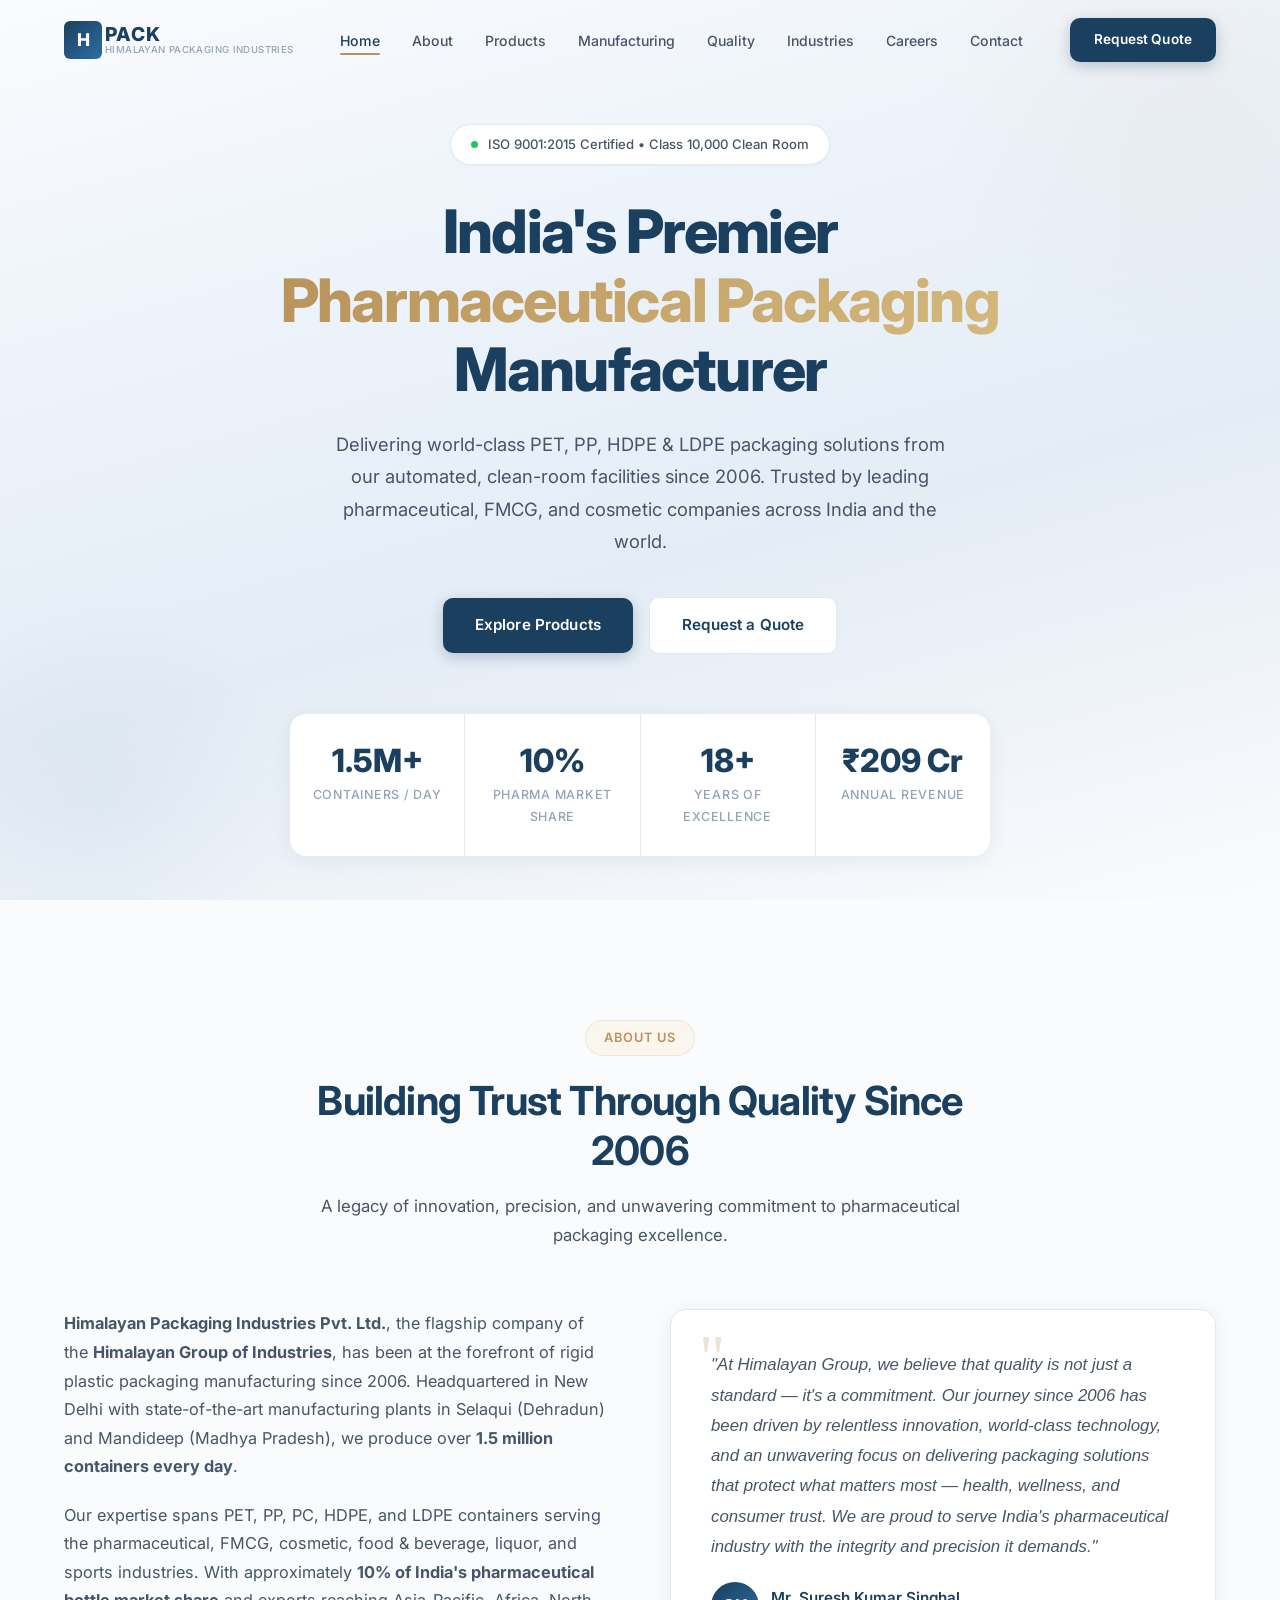
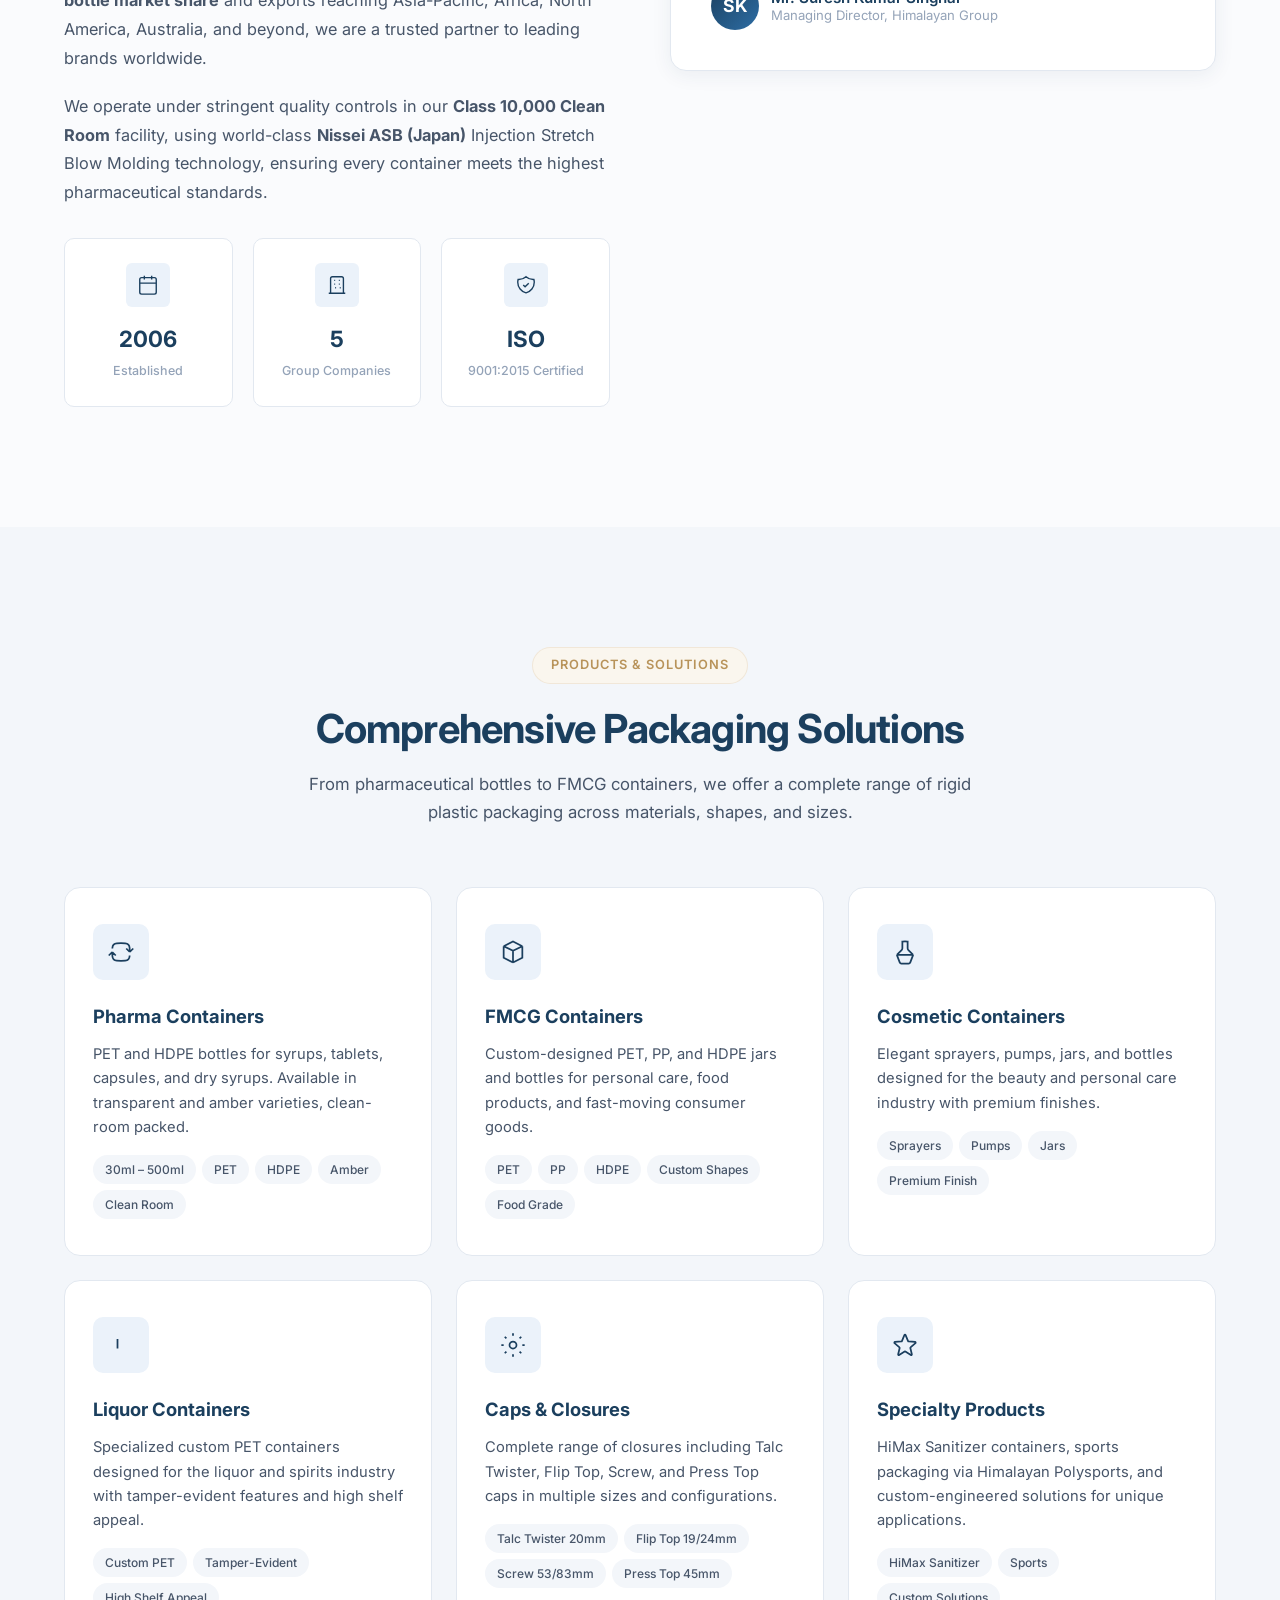
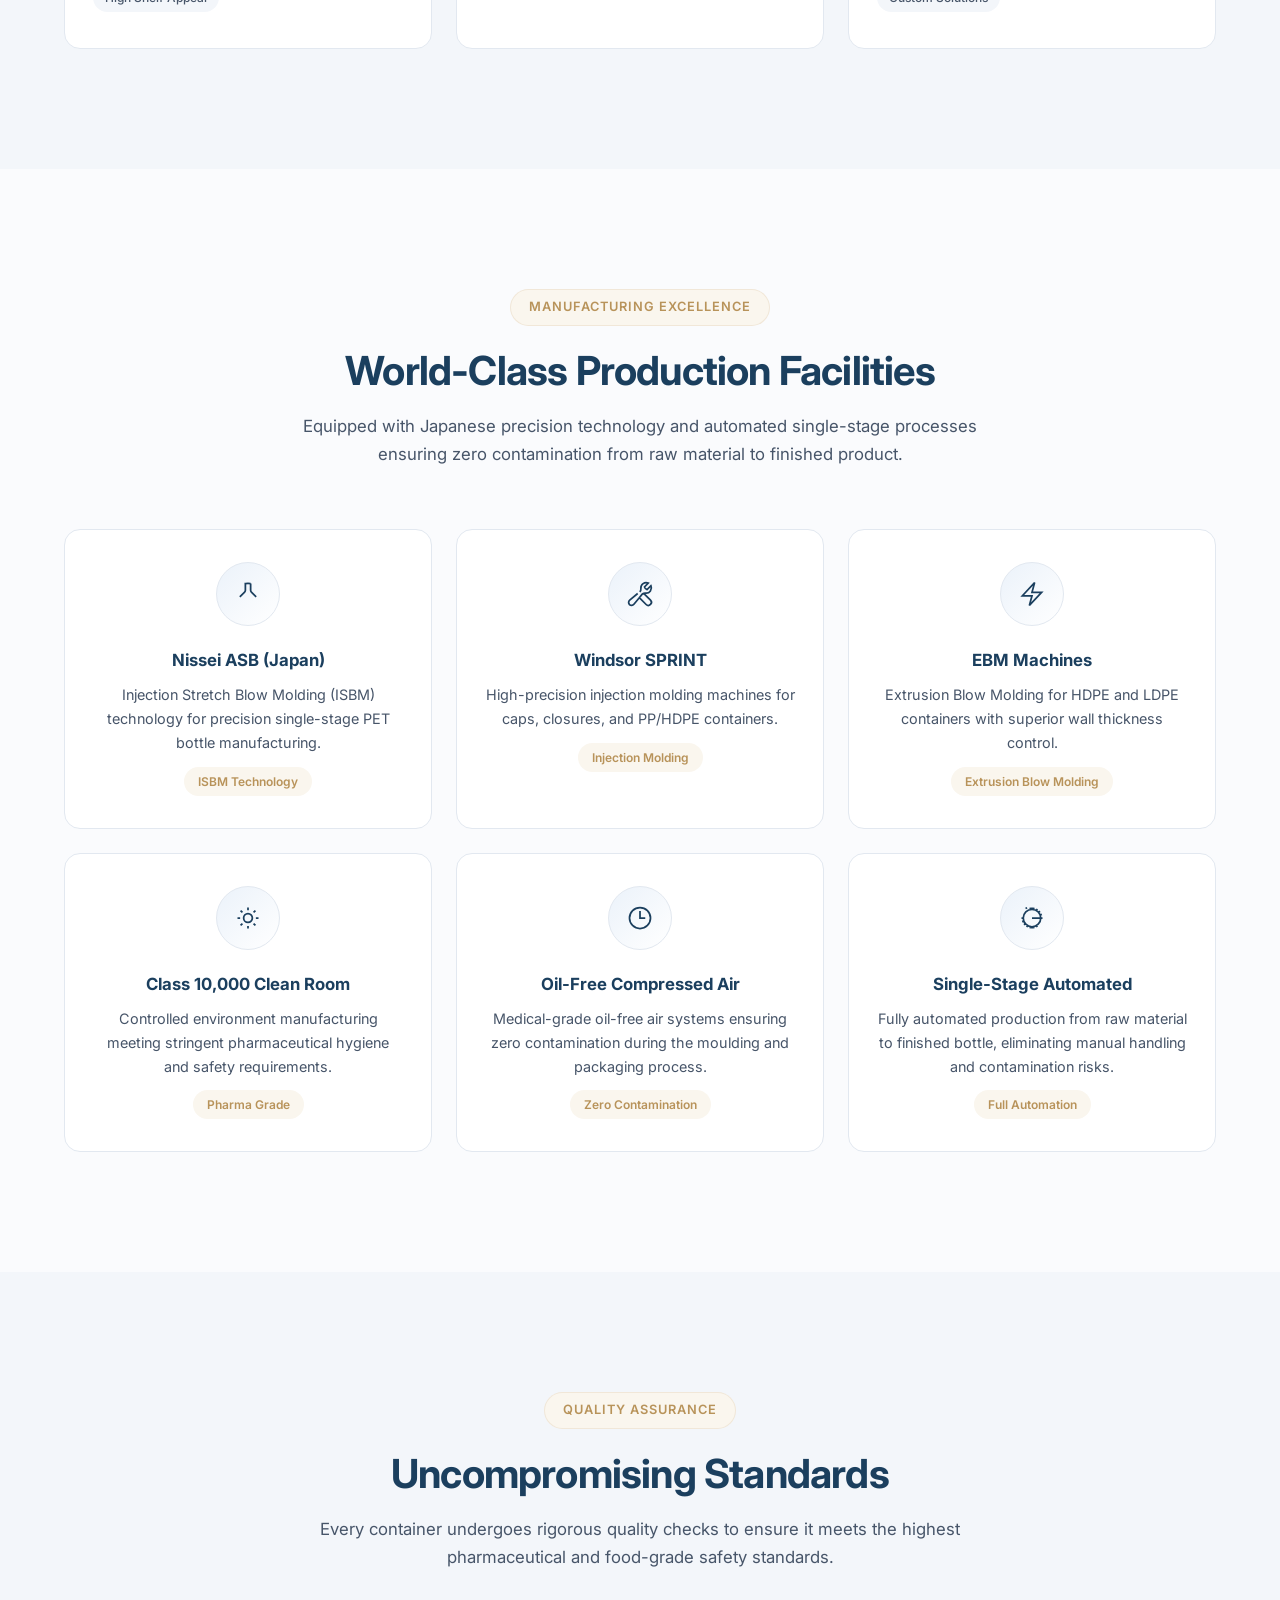
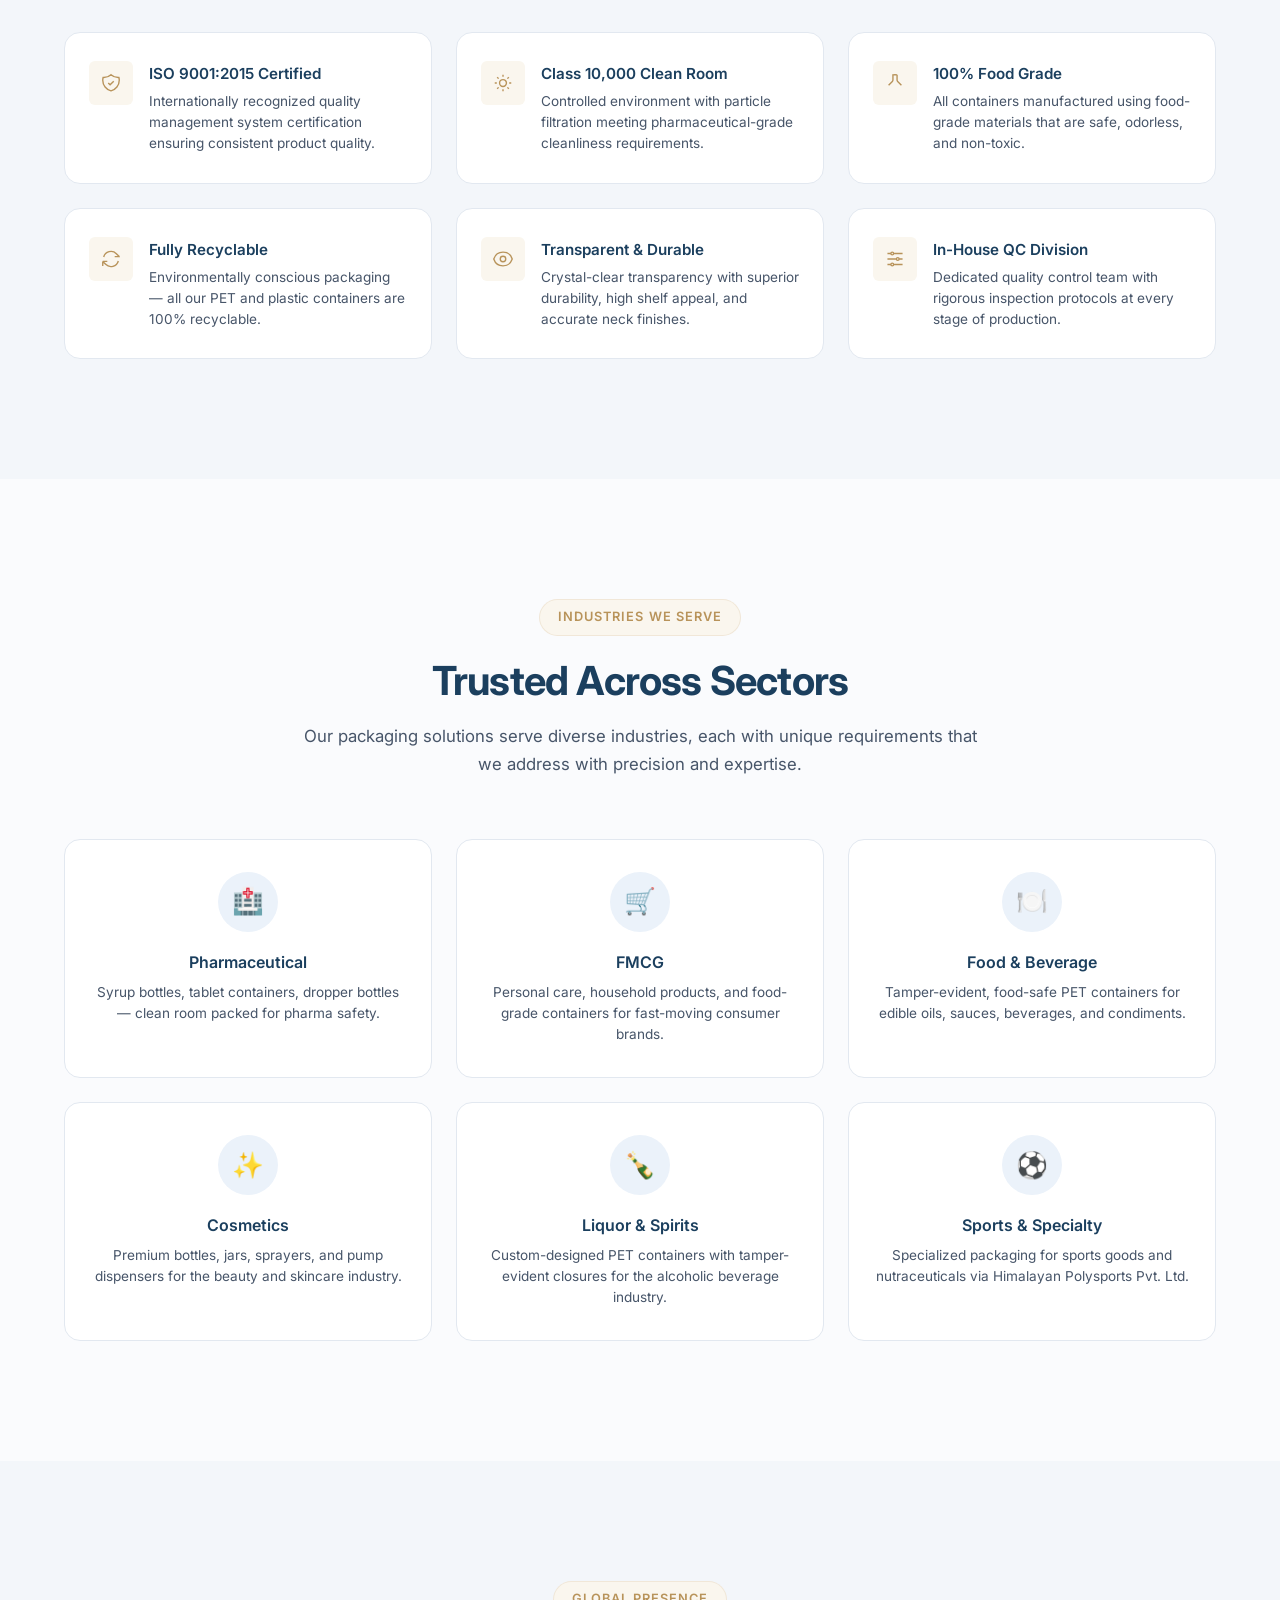
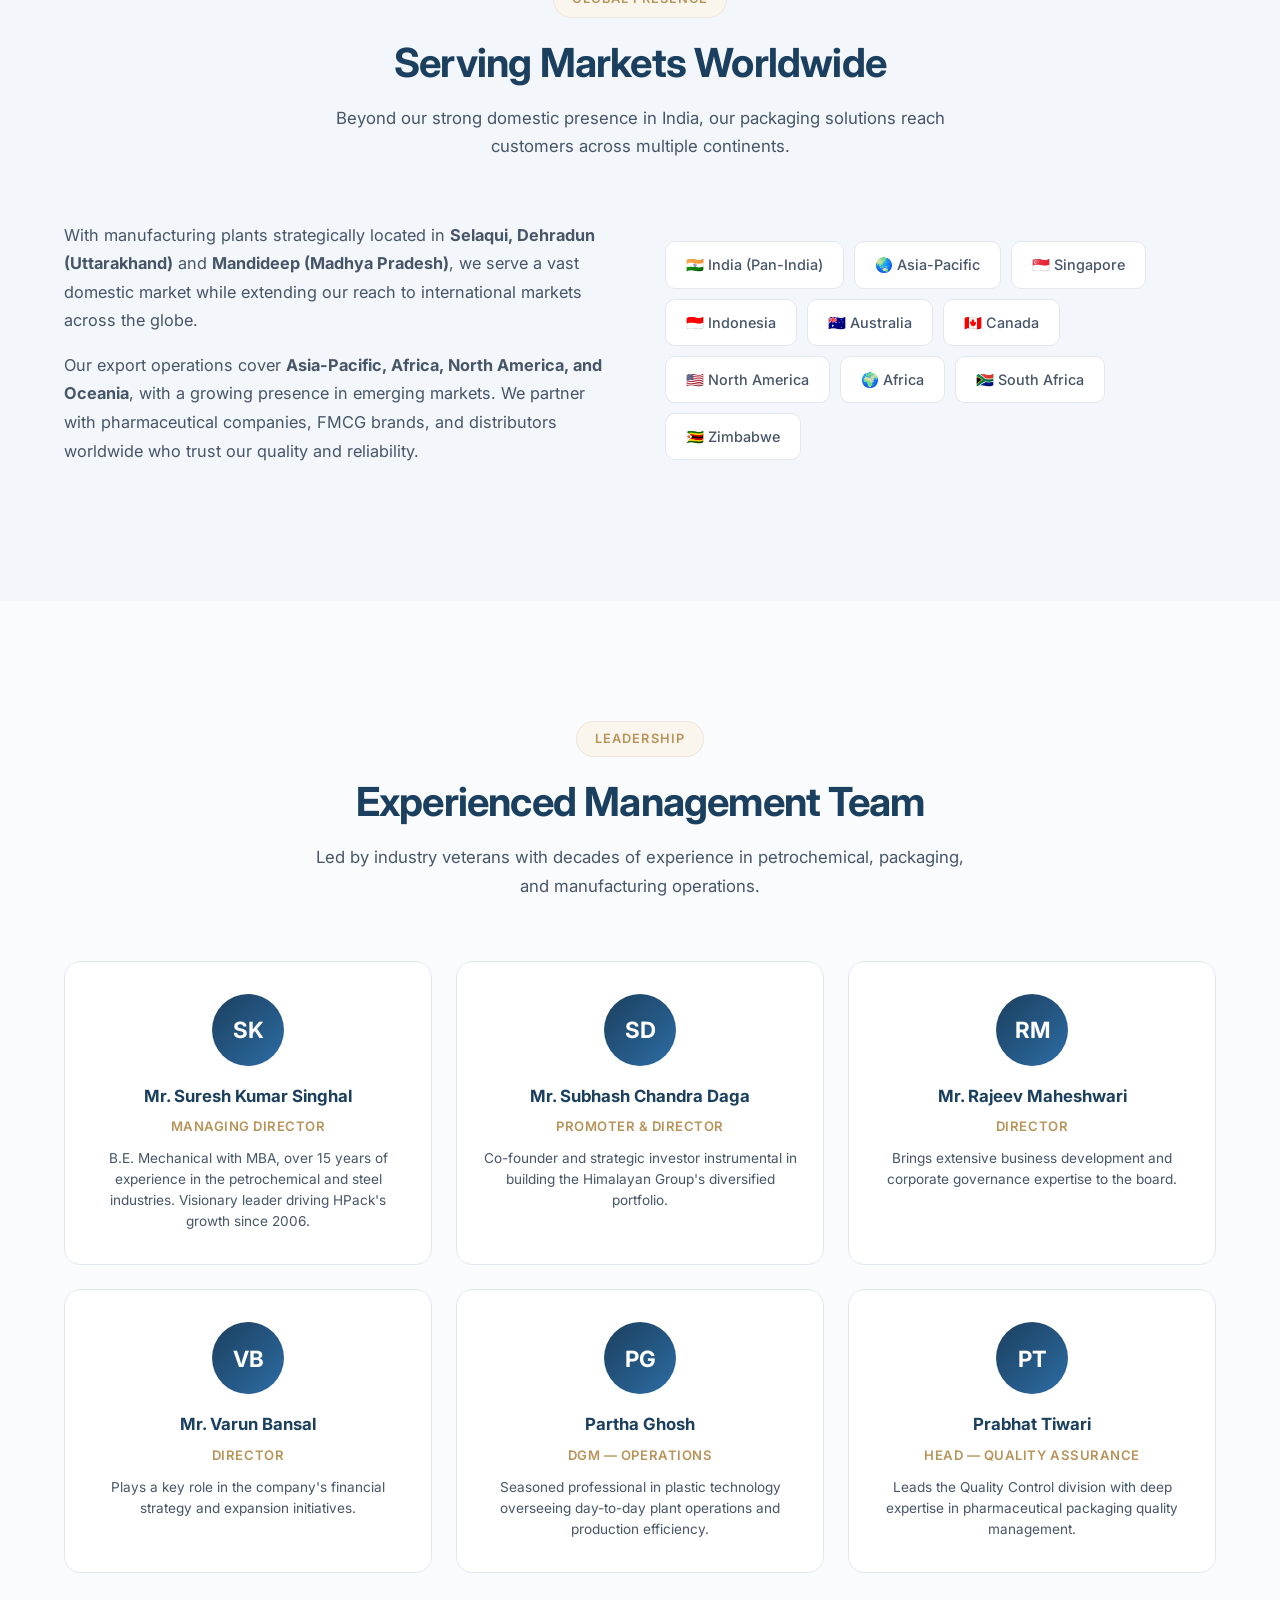
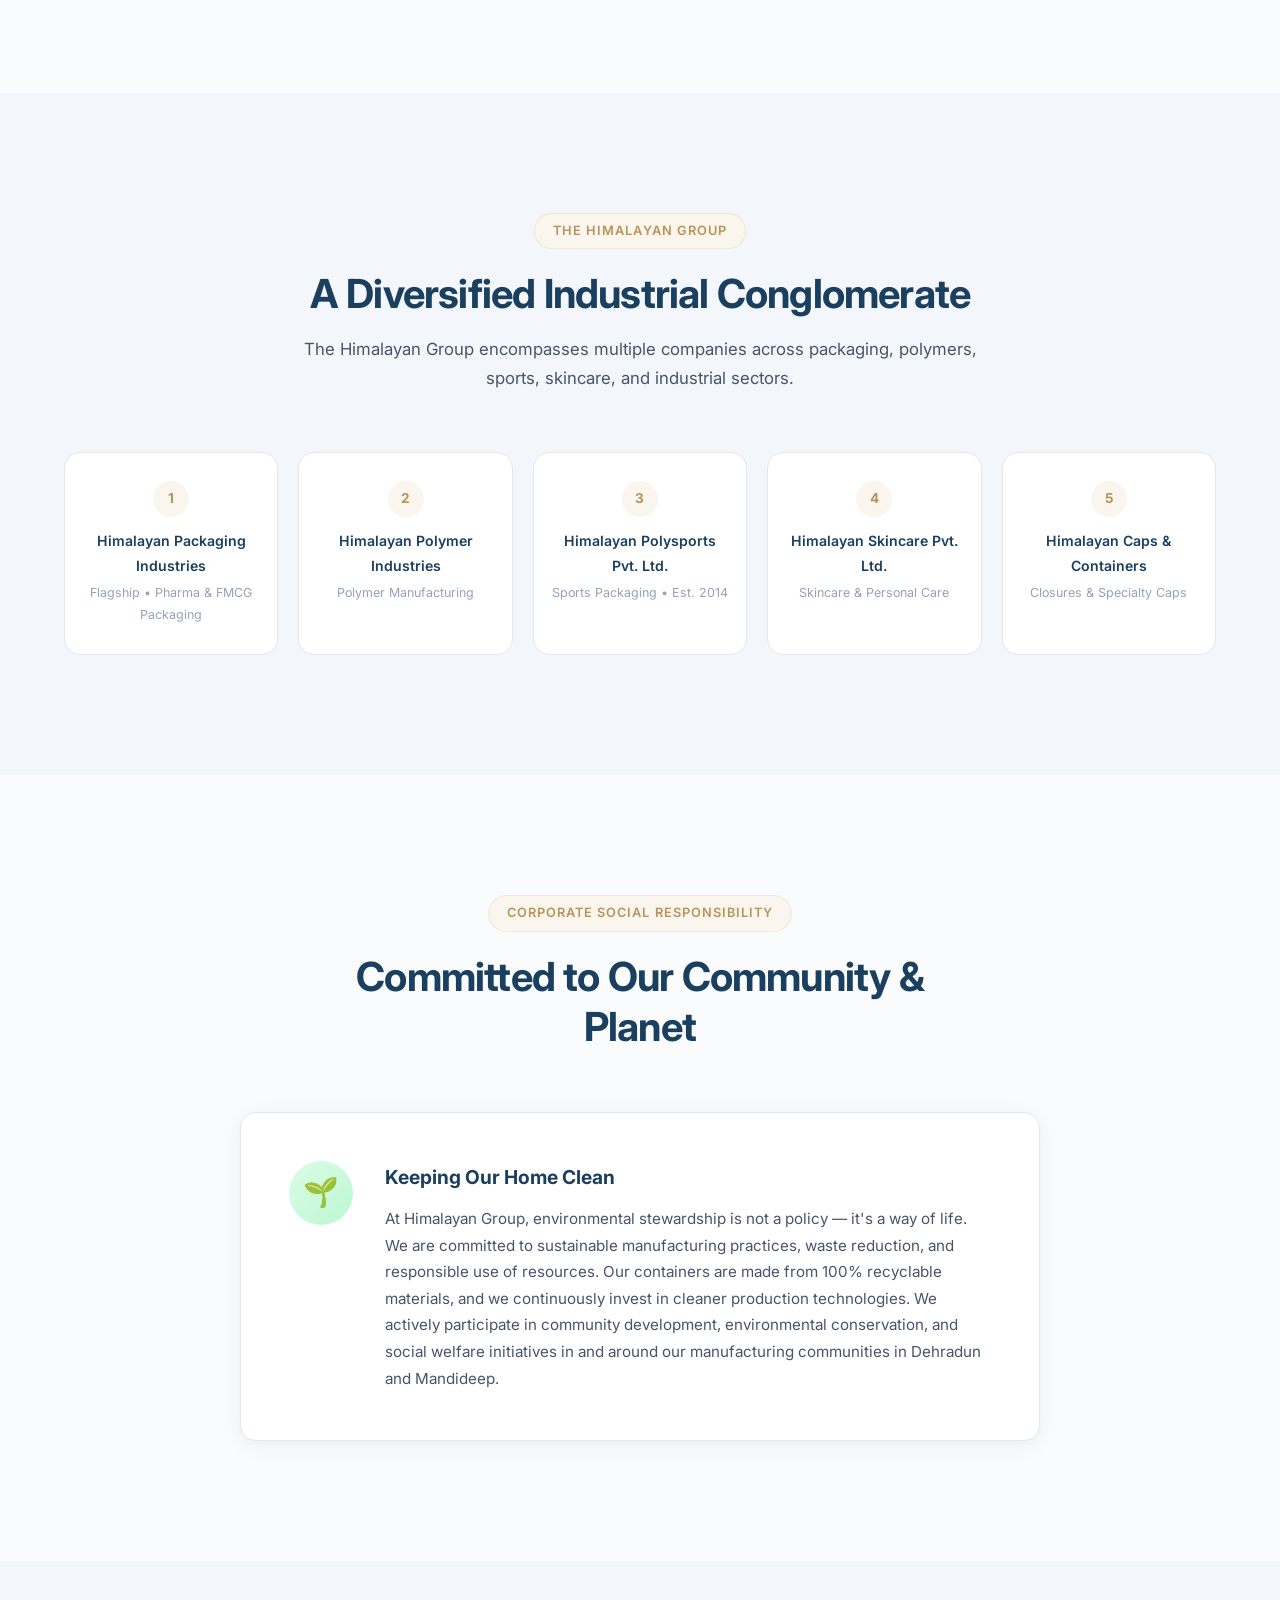
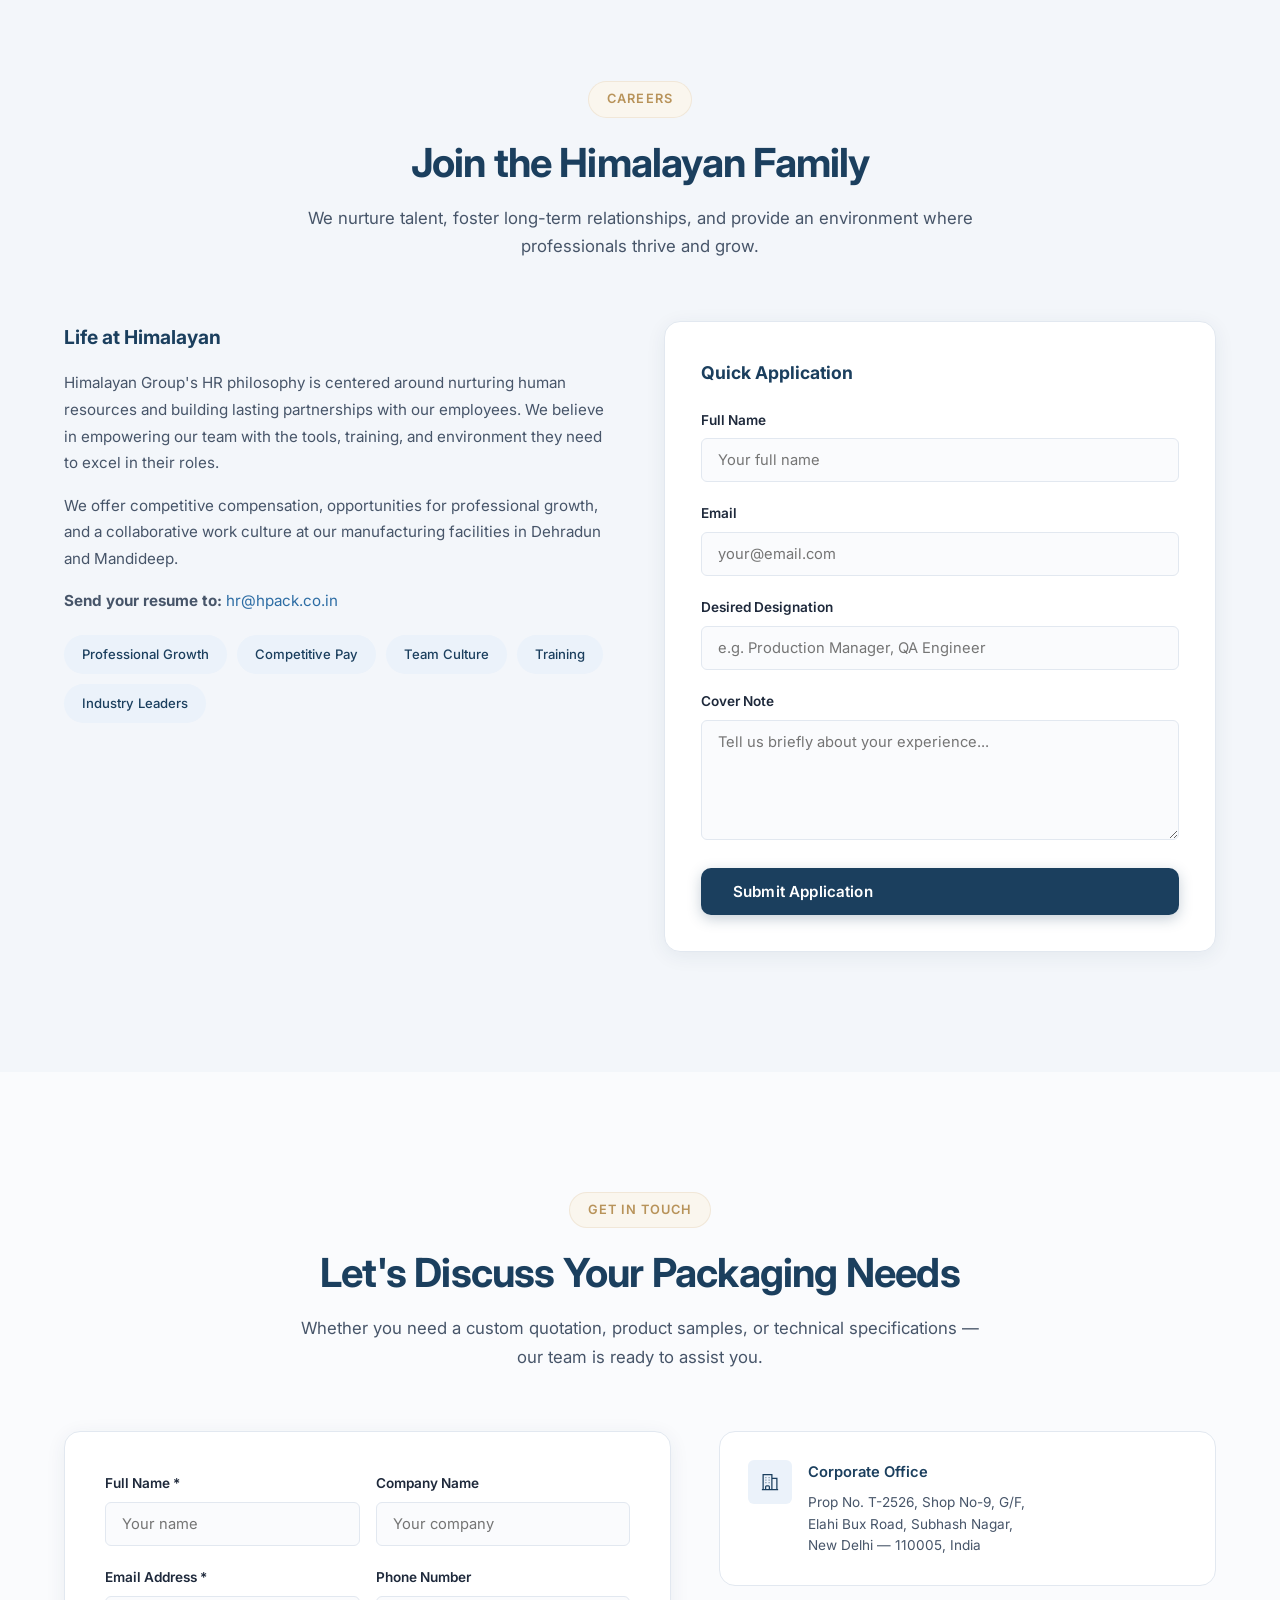
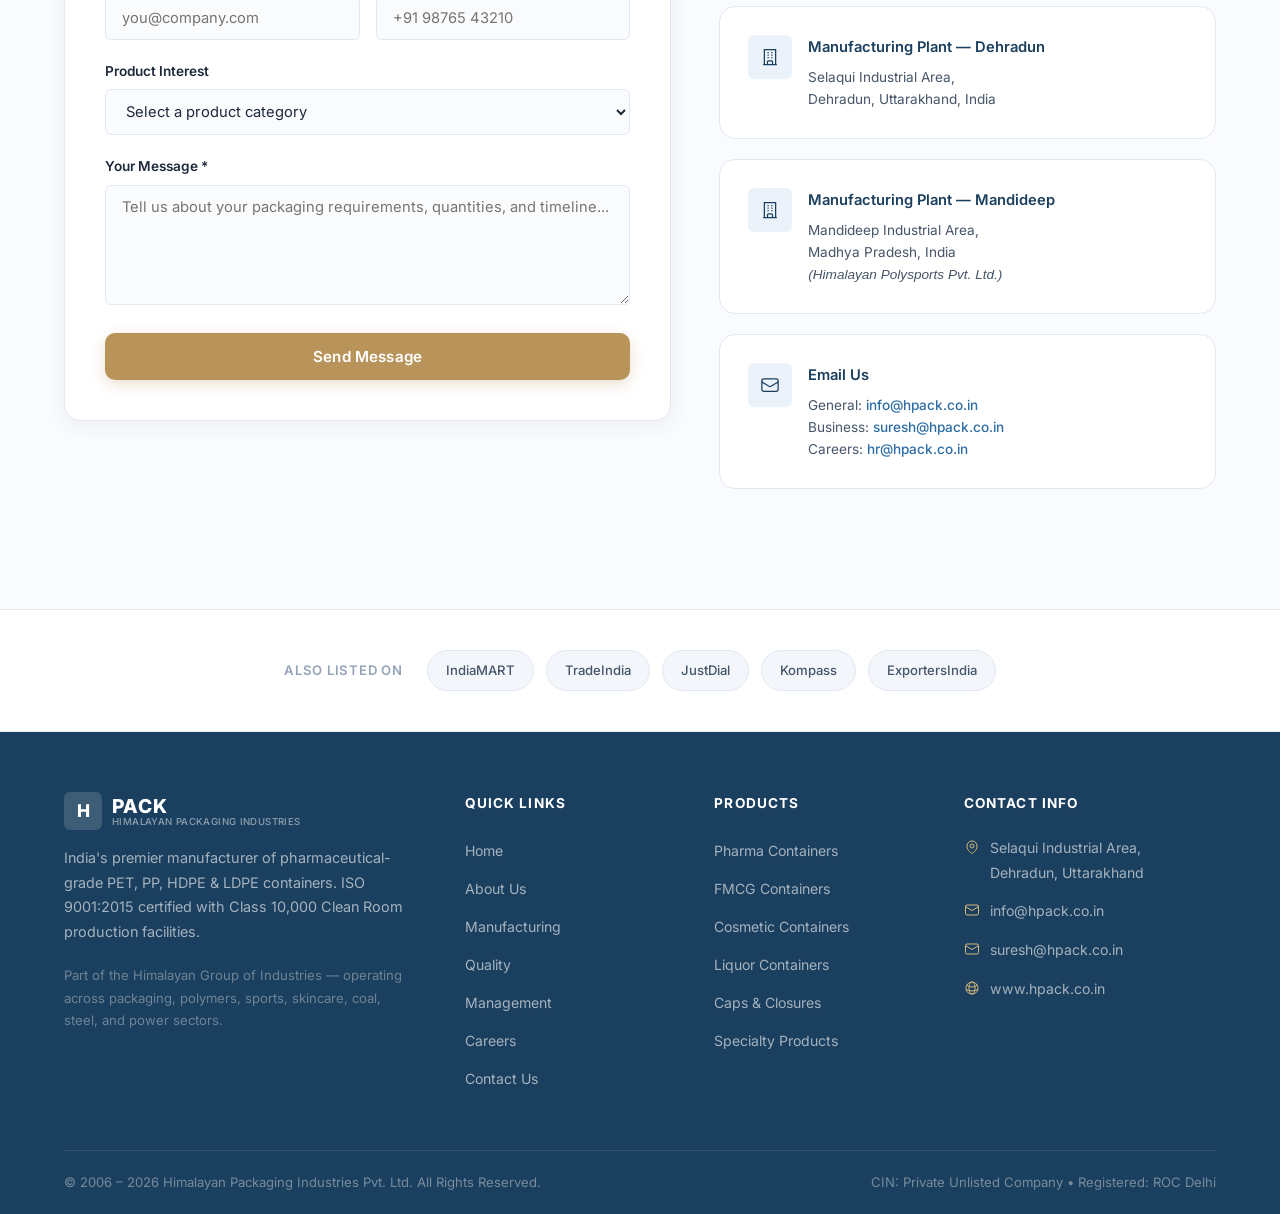
==== commit 59e89f0a: "Update stylesheet and script paths in index.html" ====
--- a/index.html
+++ b/index.html
@@ -9,7 +9,7 @@
   <link rel="preconnect" href="https://fonts.googleapis.com">
   <link rel="preconnect" href="https://fonts.gstatic.com" crossorigin>
   <link href="https://fonts.googleapis.com/css2?family=Inter:wght@300;400;500;600;700;800&display=swap" rel="stylesheet">
-  <link rel="stylesheet" href="css/style.css">
+  <link rel="stylesheet" href="style.css">
 </head>
 <body>
 
@@ -17,8 +17,8 @@
   <nav class="navbar" id="navbar">
     <div class="container navbar-inner">
       <a href="#home" class="nav-logo" aria-label="HPack Home">
-        <!-- Original Logo from hpack.co.in -->
-        <img src="http://hpack.co.in/images/logo.jpg" alt="HPack - Himalayan Packaging Industries" class="logo-img"
+        <!-- Original Logo from hpack.co.in (saved locally for HTTPS/GitHub Pages compatibility) -->
+        <img src="assets/logo.jpg" alt="HPack - Himalayan Packaging Industries" class="logo-img"
              onerror="this.style.display='none'; this.nextElementSibling.style.display='flex';">
         <div class="logo-fallback" style="display:none;">
           <div class="logo-mark"><span>H</span></div>
@@ -862,6 +862,6 @@
     </div>
   </footer>
 
-  <script src="js/main.js"></script>
+  <script src="main.js"></script>
 </body>
 </html>
--- a/style.css
+++ b/style.css
@@ -0,0 +1,1187 @@
+@import url('https://fonts.googleapis.com/css2?family=Inter:wght@300;400;500;600;700;800&display=swap');
+
+:root {
+  --primary: #1B3F5E;
+  --primary-light: #2D6DA4;
+  --primary-lighter: #EBF2FA;
+  --accent: #B8935A;
+  --accent-light: #D4B87C;
+  --accent-lighter: #FAF6EE;
+  --bg: #FAFBFD;
+  --bg-alt: #F3F6FA;
+  --white: #FFFFFF;
+  --text: #1E293B;
+  --text-secondary: #475569;
+  --text-light: #94A3B8;
+  --border: #E2E8F0;
+  --shadow-sm: 0 1px 3px rgba(26,61,92,0.05);
+  --shadow: 0 4px 20px rgba(26,61,92,0.07);
+  --shadow-lg: 0 12px 40px rgba(26,61,92,0.10);
+  --shadow-xl: 0 20px 60px rgba(26,61,92,0.12);
+  --radius: 16px;
+  --radius-sm: 10px;
+  --radius-xs: 6px;
+  --transition: 0.35s cubic-bezier(0.4, 0, 0.2, 1);
+  --font: 'Inter', -apple-system, BlinkMacSystemFont, 'Segoe UI', sans-serif;
+}
+
+*, *::before, *::after { margin: 0; padding: 0; box-sizing: border-box; }
+
+html { scroll-behavior: smooth; scroll-padding-top: 90px; }
+
+body {
+  font-family: var(--font);
+  background: var(--bg);
+  color: var(--text);
+  line-height: 1.75;
+  -webkit-font-smoothing: antialiased;
+  -moz-osx-font-smoothing: grayscale;
+  overflow-x: hidden;
+}
+
+img { max-width: 100%; display: block; }
+a { text-decoration: none; color: inherit; transition: color var(--transition); }
+ul { list-style: none; }
+
+/* ── Layout ── */
+.container { max-width: 1200px; margin: 0 auto; padding: 0 24px; }
+
+.section {
+  padding: clamp(70px, 10vw, 120px) 0;
+  position: relative;
+}
+
+.section-alt { background: var(--bg-alt); }
+
+.section-header {
+  text-align: center;
+  max-width: 680px;
+  margin: 0 auto 60px;
+}
+
+.section-badge {
+  display: inline-flex;
+  align-items: center;
+  gap: 8px;
+  padding: 6px 18px;
+  background: var(--accent-lighter);
+  color: var(--accent);
+  font-size: 0.8rem;
+  font-weight: 600;
+  letter-spacing: 0.08em;
+  text-transform: uppercase;
+  border-radius: 50px;
+  margin-bottom: 20px;
+  border: 1px solid rgba(184, 147, 90, 0.15);
+}
+
+.section-title {
+  font-size: clamp(1.75rem, 3.5vw, 2.5rem);
+  font-weight: 700;
+  color: var(--primary);
+  line-height: 1.25;
+  margin-bottom: 16px;
+  letter-spacing: -0.02em;
+}
+
+.section-subtitle {
+  font-size: 1.05rem;
+  color: var(--text-secondary);
+  line-height: 1.7;
+}
+
+/* ── Buttons ── */
+.btn {
+  display: inline-flex;
+  align-items: center;
+  gap: 8px;
+  padding: 14px 32px;
+  font-family: var(--font);
+  font-size: 0.95rem;
+  font-weight: 600;
+  border: none;
+  border-radius: var(--radius-sm);
+  cursor: pointer;
+  transition: all var(--transition);
+  letter-spacing: 0.01em;
+}
+
+.btn-primary {
+  background: var(--primary);
+  color: var(--white);
+  box-shadow: 0 4px 14px rgba(27,63,94,0.25);
+}
+.btn-primary:hover {
+  background: var(--primary-light);
+  box-shadow: 0 6px 22px rgba(27,63,94,0.30);
+  transform: translateY(-2px);
+}
+
+.btn-secondary {
+  background: var(--white);
+  color: var(--primary);
+  border: 1.5px solid var(--border);
+}
+.btn-secondary:hover {
+  border-color: var(--accent);
+  color: var(--accent);
+  transform: translateY(-2px);
+  box-shadow: var(--shadow);
+}
+
+.btn-accent {
+  background: var(--accent);
+  color: var(--white);
+  box-shadow: 0 4px 14px rgba(184,147,90,0.30);
+}
+.btn-accent:hover {
+  background: var(--accent-light);
+  transform: translateY(-2px);
+}
+
+/* ── Navbar ── */
+.navbar {
+  position: fixed;
+  top: 0;
+  left: 0;
+  right: 0;
+  z-index: 1000;
+  padding: 18px 0;
+  transition: all var(--transition);
+}
+
+.navbar.scrolled {
+  background: rgba(255,255,255,0.92);
+  backdrop-filter: blur(24px);
+  -webkit-backdrop-filter: blur(24px);
+  box-shadow: 0 1px 0 var(--border), var(--shadow-sm);
+  padding: 10px 0;
+}
+
+.navbar-inner {
+  display: flex;
+  align-items: center;
+  justify-content: space-between;
+  gap: 40px;
+}
+
+.nav-logo {
+  display: flex;
+  align-items: center;
+  gap: 12px;
+  z-index: 10;
+}
+
+.nav-logo .logo-img {
+  height: 44px;
+  width: auto;
+  object-fit: contain;
+}
+
+.logo-fallback {
+  display: flex;
+  align-items: center;
+  gap: 3px;
+}
+
+.logo-mark {
+  width: 38px;
+  height: 38px;
+  background: linear-gradient(135deg, var(--primary), var(--primary-light));
+  border-radius: var(--radius-xs);
+  display: flex;
+  align-items: center;
+  justify-content: center;
+  color: var(--white);
+  font-weight: 800;
+  font-size: 1.1rem;
+  letter-spacing: -0.03em;
+}
+
+.logo-text { display: flex; flex-direction: column; line-height: 1.1; }
+.logo-name { font-size: 1.2rem; font-weight: 800; color: var(--primary); letter-spacing: 0.06em; }
+.logo-full { font-size: 0.6rem; color: var(--text-light); font-weight: 500; letter-spacing: 0.04em; text-transform: uppercase; }
+
+.nav-links {
+  display: flex;
+  align-items: center;
+  gap: 32px;
+}
+
+.nav-links a {
+  font-size: 0.88rem;
+  font-weight: 500;
+  color: var(--text-secondary);
+  position: relative;
+  padding: 4px 0;
+}
+.nav-links a::after {
+  content: '';
+  position: absolute;
+  bottom: -2px;
+  left: 0;
+  width: 0;
+  height: 2px;
+  background: var(--accent);
+  border-radius: 2px;
+  transition: width var(--transition);
+}
+.nav-links a:hover, .nav-links a.active { color: var(--primary); }
+.nav-links a:hover::after, .nav-links a.active::after { width: 100%; }
+
+.nav-cta .btn { padding: 10px 24px; font-size: 0.85rem; }
+
+.mobile-menu-btn {
+  display: none;
+  flex-direction: column;
+  gap: 5px;
+  background: none;
+  border: none;
+  cursor: pointer;
+  padding: 6px;
+  z-index: 10;
+}
+.mobile-menu-btn span {
+  width: 22px;
+  height: 2px;
+  background: var(--primary);
+  border-radius: 2px;
+  transition: all var(--transition);
+}
+.mobile-menu-btn.active span:nth-child(1) { transform: rotate(45deg) translate(5px, 5px); }
+.mobile-menu-btn.active span:nth-child(2) { opacity: 0; }
+.mobile-menu-btn.active span:nth-child(3) { transform: rotate(-45deg) translate(5px, -5px); }
+
+/* ── Hero ── */
+.hero {
+  min-height: 100vh;
+  display: flex;
+  align-items: center;
+  background: linear-gradient(165deg, #FAFBFD 0%, #EBF2FA 35%, #E4ECF5 60%, #FAFBFD 100%);
+  position: relative;
+  overflow: hidden;
+  padding-top: 80px;
+}
+
+.hero::before {
+  content: '';
+  position: absolute;
+  top: -150px;
+  right: -150px;
+  width: 500px;
+  height: 500px;
+  background: radial-gradient(circle, rgba(184,147,90,0.06) 0%, transparent 70%);
+  border-radius: 50%;
+  pointer-events: none;
+}
+
+.hero::after {
+  content: '';
+  position: absolute;
+  bottom: -100px;
+  left: -100px;
+  width: 400px;
+  height: 400px;
+  background: radial-gradient(circle, rgba(45,109,164,0.05) 0%, transparent 70%);
+  border-radius: 50%;
+  pointer-events: none;
+}
+
+.hero-content {
+  text-align: center;
+  max-width: 820px;
+  margin: 0 auto;
+  position: relative;
+  z-index: 2;
+}
+
+.hero-badge {
+  display: inline-flex;
+  align-items: center;
+  gap: 10px;
+  padding: 8px 20px;
+  background: var(--white);
+  border: 1px solid var(--border);
+  border-radius: 50px;
+  font-size: 0.82rem;
+  font-weight: 500;
+  color: var(--text-secondary);
+  margin-bottom: 32px;
+  box-shadow: var(--shadow-sm);
+  animation: fadeDown 0.8s ease;
+}
+
+.hero-badge .badge-dot {
+  width: 7px;
+  height: 7px;
+  background: #22c55e;
+  border-radius: 50%;
+  animation: pulse 2s infinite;
+}
+
+.hero-title {
+  font-size: clamp(2.5rem, 5.5vw, 3.75rem);
+  font-weight: 800;
+  color: var(--primary);
+  line-height: 1.15;
+  margin-bottom: 24px;
+  letter-spacing: -0.03em;
+  animation: fadeUp 0.8s ease 0.15s both;
+}
+
+.hero-title .highlight {
+  background: linear-gradient(135deg, var(--accent), var(--accent-light));
+  -webkit-background-clip: text;
+  -webkit-text-fill-color: transparent;
+  background-clip: text;
+}
+
+.hero-subtitle {
+  font-size: clamp(1rem, 1.8vw, 1.15rem);
+  color: var(--text-secondary);
+  max-width: 640px;
+  margin: 0 auto 40px;
+  line-height: 1.75;
+  animation: fadeUp 0.8s ease 0.3s both;
+}
+
+.hero-ctas {
+  display: flex;
+  align-items: center;
+  justify-content: center;
+  gap: 16px;
+  margin-bottom: 60px;
+  animation: fadeUp 0.8s ease 0.45s both;
+  flex-wrap: wrap;
+}
+
+.hero-stats {
+  display: grid;
+  grid-template-columns: repeat(4, 1fr);
+  gap: 1px;
+  background: var(--border);
+  border-radius: var(--radius);
+  overflow: hidden;
+  max-width: 700px;
+  margin: 0 auto;
+  box-shadow: var(--shadow);
+  animation: fadeUp 0.8s ease 0.6s both;
+}
+
+.stat-item {
+  background: var(--white);
+  padding: 28px 16px;
+  text-align: center;
+}
+
+.stat-number {
+  font-size: clamp(1.5rem, 3vw, 2rem);
+  font-weight: 800;
+  color: var(--primary);
+  line-height: 1.2;
+  margin-bottom: 4px;
+}
+
+.stat-label {
+  font-size: 0.78rem;
+  color: var(--text-light);
+  font-weight: 500;
+  text-transform: uppercase;
+  letter-spacing: 0.06em;
+}
+
+/* ── About ── */
+.about-grid {
+  display: grid;
+  grid-template-columns: 1fr 1fr;
+  gap: 60px;
+  align-items: start;
+}
+
+.about-content p {
+  color: var(--text-secondary);
+  margin-bottom: 20px;
+  font-size: 1.02rem;
+}
+
+.about-highlights {
+  display: grid;
+  grid-template-columns: repeat(3, 1fr);
+  gap: 20px;
+  margin-top: 32px;
+}
+
+.highlight-item {
+  text-align: center;
+  padding: 24px 12px;
+  background: var(--white);
+  border-radius: var(--radius-sm);
+  border: 1px solid var(--border);
+  transition: all var(--transition);
+}
+
+.highlight-item:hover {
+  border-color: var(--accent);
+  box-shadow: var(--shadow);
+  transform: translateY(-3px);
+}
+
+.highlight-icon {
+  width: 44px;
+  height: 44px;
+  background: var(--primary-lighter);
+  border-radius: var(--radius-xs);
+  display: flex;
+  align-items: center;
+  justify-content: center;
+  margin: 0 auto 12px;
+}
+
+.highlight-icon svg { width: 22px; height: 22px; stroke: var(--primary); }
+
+.highlight-number {
+  font-size: 1.4rem;
+  font-weight: 700;
+  color: var(--primary);
+  margin-bottom: 2px;
+}
+
+.highlight-label {
+  font-size: 0.78rem;
+  color: var(--text-light);
+  font-weight: 500;
+}
+
+.md-quote {
+  background: var(--white);
+  border-radius: var(--radius);
+  padding: 40px;
+  border: 1px solid var(--border);
+  position: relative;
+  box-shadow: var(--shadow);
+}
+
+.md-quote::before {
+  content: '"';
+  position: absolute;
+  top: 16px;
+  left: 28px;
+  font-size: 4rem;
+  color: var(--accent);
+  opacity: 0.25;
+  font-family: Georgia, serif;
+  line-height: 1;
+}
+
+.md-quote-text {
+  font-size: 1.05rem;
+  color: var(--text-secondary);
+  font-style: italic;
+  line-height: 1.8;
+  margin-bottom: 20px;
+  position: relative;
+  z-index: 1;
+}
+
+.md-quote-author {
+  display: flex;
+  align-items: center;
+  gap: 12px;
+}
+
+.author-avatar {
+  width: 48px;
+  height: 48px;
+  background: linear-gradient(135deg, var(--primary), var(--primary-light));
+  border-radius: 50%;
+  display: flex;
+  align-items: center;
+  justify-content: center;
+  color: var(--white);
+  font-weight: 700;
+  font-size: 1.1rem;
+}
+
+.author-info { line-height: 1.3; }
+.author-name { font-weight: 600; color: var(--primary); font-size: 0.95rem; }
+.author-role { font-size: 0.82rem; color: var(--text-light); }
+
+/* ── Products ── */
+.products-grid {
+  display: grid;
+  grid-template-columns: repeat(3, 1fr);
+  gap: 24px;
+}
+
+.product-card {
+  background: var(--white);
+  border-radius: var(--radius);
+  padding: 36px 28px;
+  border: 1px solid var(--border);
+  transition: all var(--transition);
+  position: relative;
+  overflow: hidden;
+}
+
+.product-card::before {
+  content: '';
+  position: absolute;
+  top: 0;
+  left: 0;
+  right: 0;
+  height: 3px;
+  background: linear-gradient(90deg, var(--accent), var(--accent-light));
+  opacity: 0;
+  transition: opacity var(--transition);
+}
+
+.product-card:hover {
+  transform: translateY(-5px);
+  box-shadow: var(--shadow-lg);
+  border-color: transparent;
+}
+
+.product-card:hover::before { opacity: 1; }
+
+.product-icon {
+  width: 56px;
+  height: 56px;
+  background: var(--primary-lighter);
+  border-radius: var(--radius-sm);
+  display: flex;
+  align-items: center;
+  justify-content: center;
+  margin-bottom: 20px;
+  transition: background var(--transition);
+}
+
+.product-card:hover .product-icon {
+  background: var(--accent-lighter);
+}
+
+.product-icon svg { width: 28px; height: 28px; stroke: var(--primary); stroke-width: 1.5; fill: none; }
+
+.product-title {
+  font-size: 1.15rem;
+  font-weight: 700;
+  color: var(--primary);
+  margin-bottom: 10px;
+}
+
+.product-desc {
+  font-size: 0.92rem;
+  color: var(--text-secondary);
+  margin-bottom: 16px;
+  line-height: 1.65;
+}
+
+.product-features {
+  display: flex;
+  flex-wrap: wrap;
+  gap: 6px;
+}
+
+.product-feature {
+  font-size: 0.75rem;
+  padding: 4px 12px;
+  background: var(--bg-alt);
+  color: var(--text-secondary);
+  border-radius: 50px;
+  font-weight: 500;
+}
+
+/* ── Manufacturing ── */
+.mfg-grid {
+  display: grid;
+  grid-template-columns: repeat(3, 1fr);
+  gap: 24px;
+}
+
+.mfg-card {
+  background: var(--white);
+  border-radius: var(--radius);
+  padding: 32px 28px;
+  border: 1px solid var(--border);
+  transition: all var(--transition);
+  text-align: center;
+}
+
+.mfg-card:hover {
+  transform: translateY(-4px);
+  box-shadow: var(--shadow-lg);
+  border-color: var(--accent);
+}
+
+.mfg-icon {
+  width: 64px;
+  height: 64px;
+  background: linear-gradient(135deg, var(--primary-lighter), var(--white));
+  border-radius: 50%;
+  display: flex;
+  align-items: center;
+  justify-content: center;
+  margin: 0 auto 20px;
+  border: 1px solid var(--border);
+}
+
+.mfg-icon svg { width: 28px; height: 28px; stroke: var(--primary); stroke-width: 1.5; fill: none; }
+
+.mfg-title {
+  font-size: 1.05rem;
+  font-weight: 700;
+  color: var(--primary);
+  margin-bottom: 8px;
+}
+
+.mfg-desc {
+  font-size: 0.9rem;
+  color: var(--text-secondary);
+  line-height: 1.65;
+}
+
+.mfg-tag {
+  display: inline-block;
+  margin-top: 12px;
+  font-size: 0.75rem;
+  padding: 4px 14px;
+  background: var(--accent-lighter);
+  color: var(--accent);
+  border-radius: 50px;
+  font-weight: 600;
+}
+
+/* ── Quality ── */
+.quality-grid {
+  display: grid;
+  grid-template-columns: repeat(3, 1fr);
+  gap: 24px;
+}
+
+.quality-card {
+  background: var(--white);
+  border-radius: var(--radius);
+  padding: 28px 24px;
+  border: 1px solid var(--border);
+  display: flex;
+  gap: 16px;
+  align-items: flex-start;
+  transition: all var(--transition);
+}
+
+.quality-card:hover {
+  box-shadow: var(--shadow);
+  transform: translateY(-3px);
+}
+
+.quality-icon {
+  width: 44px;
+  height: 44px;
+  min-width: 44px;
+  background: var(--accent-lighter);
+  border-radius: var(--radius-xs);
+  display: flex;
+  align-items: center;
+  justify-content: center;
+}
+
+.quality-icon svg { width: 22px; height: 22px; stroke: var(--accent); stroke-width: 1.5; fill: none; }
+
+.quality-title { font-size: 0.95rem; font-weight: 600; color: var(--primary); margin-bottom: 4px; }
+.quality-desc { font-size: 0.85rem; color: var(--text-secondary); line-height: 1.55; }
+
+/* ── Industries ── */
+.industries-grid {
+  display: grid;
+  grid-template-columns: repeat(3, 1fr);
+  gap: 24px;
+}
+
+.industry-card {
+  background: var(--white);
+  border-radius: var(--radius);
+  padding: 32px 24px;
+  text-align: center;
+  border: 1px solid var(--border);
+  transition: all var(--transition);
+}
+
+.industry-card:hover {
+  transform: translateY(-5px);
+  box-shadow: var(--shadow-lg);
+  border-color: var(--accent);
+}
+
+.industry-icon {
+  width: 60px;
+  height: 60px;
+  border-radius: 50%;
+  display: flex;
+  align-items: center;
+  justify-content: center;
+  margin: 0 auto 16px;
+  font-size: 1.6rem;
+  background: var(--primary-lighter);
+  transition: background var(--transition);
+}
+
+.industry-card:hover .industry-icon { background: var(--accent-lighter); }
+
+.industry-name { font-size: 1rem; font-weight: 600; color: var(--primary); margin-bottom: 6px; }
+.industry-desc { font-size: 0.85rem; color: var(--text-secondary); line-height: 1.55; }
+
+/* ── Global Reach ── */
+.global-content {
+  display: grid;
+  grid-template-columns: 1fr 1fr;
+  gap: 50px;
+  align-items: center;
+}
+
+.global-text p { color: var(--text-secondary); margin-bottom: 16px; font-size: 1.02rem; }
+
+.countries-grid {
+  display: flex;
+  flex-wrap: wrap;
+  gap: 10px;
+}
+
+.country-tag {
+  padding: 10px 20px;
+  background: var(--white);
+  border: 1px solid var(--border);
+  border-radius: var(--radius-sm);
+  font-size: 0.9rem;
+  font-weight: 500;
+  color: var(--text-secondary);
+  transition: all var(--transition);
+}
+
+.country-tag:hover {
+  border-color: var(--accent);
+  color: var(--accent);
+  background: var(--accent-lighter);
+  transform: translateY(-2px);
+}
+
+/* ── Management ── */
+.team-grid {
+  display: grid;
+  grid-template-columns: repeat(3, 1fr);
+  gap: 24px;
+}
+
+.team-card {
+  background: var(--white);
+  border-radius: var(--radius);
+  padding: 32px 24px;
+  text-align: center;
+  border: 1px solid var(--border);
+  transition: all var(--transition);
+}
+
+.team-card:hover {
+  transform: translateY(-4px);
+  box-shadow: var(--shadow-lg);
+}
+
+.team-avatar {
+  width: 72px;
+  height: 72px;
+  background: linear-gradient(135deg, var(--primary), var(--primary-light));
+  border-radius: 50%;
+  display: flex;
+  align-items: center;
+  justify-content: center;
+  margin: 0 auto 16px;
+  color: var(--white);
+  font-weight: 700;
+  font-size: 1.4rem;
+}
+
+.team-name { font-size: 1.05rem; font-weight: 700; color: var(--primary); margin-bottom: 4px; }
+.team-role { font-size: 0.82rem; color: var(--accent); font-weight: 600; margin-bottom: 10px; text-transform: uppercase; letter-spacing: 0.04em; }
+.team-desc { font-size: 0.85rem; color: var(--text-secondary); line-height: 1.55; }
+
+/* ── Group Companies ── */
+.group-grid {
+  display: grid;
+  grid-template-columns: repeat(5, 1fr);
+  gap: 20px;
+}
+
+.group-card {
+  background: var(--white);
+  border-radius: var(--radius);
+  padding: 28px 16px;
+  text-align: center;
+  border: 1px solid var(--border);
+  transition: all var(--transition);
+}
+
+.group-card:hover {
+  transform: translateY(-3px);
+  box-shadow: var(--shadow);
+  border-color: var(--accent);
+}
+
+.group-number {
+  width: 36px;
+  height: 36px;
+  background: var(--accent-lighter);
+  border-radius: 50%;
+  display: flex;
+  align-items: center;
+  justify-content: center;
+  margin: 0 auto 12px;
+  font-weight: 700;
+  font-size: 0.85rem;
+  color: var(--accent);
+}
+
+.group-name { font-size: 0.88rem; font-weight: 600; color: var(--primary); margin-bottom: 4px; }
+.group-desc { font-size: 0.78rem; color: var(--text-light); }
+
+/* ── CSR ── */
+.csr-card {
+  background: var(--white);
+  border-radius: var(--radius);
+  padding: 48px;
+  border: 1px solid var(--border);
+  display: flex;
+  gap: 32px;
+  align-items: flex-start;
+  max-width: 800px;
+  margin: 0 auto;
+  box-shadow: var(--shadow);
+}
+
+.csr-icon {
+  width: 64px;
+  height: 64px;
+  min-width: 64px;
+  background: linear-gradient(135deg, #dcfce7, #bbf7d0);
+  border-radius: 50%;
+  display: flex;
+  align-items: center;
+  justify-content: center;
+  font-size: 1.8rem;
+}
+
+.csr-text h3 { font-size: 1.2rem; font-weight: 700; color: var(--primary); margin-bottom: 12px; }
+.csr-text p { font-size: 0.95rem; color: var(--text-secondary); line-height: 1.75; }
+
+/* ── Careers ── */
+.careers-grid {
+  display: grid;
+  grid-template-columns: 1fr 1fr;
+  gap: 48px;
+  align-items: start;
+}
+
+.careers-info h3 { font-size: 1.2rem; font-weight: 700; color: var(--primary); margin-bottom: 16px; }
+.careers-info p { color: var(--text-secondary); margin-bottom: 16px; font-size: 0.95rem; }
+
+.careers-perks {
+  display: flex;
+  flex-wrap: wrap;
+  gap: 10px;
+  margin-top: 20px;
+}
+
+.perk-tag {
+  padding: 8px 18px;
+  background: var(--primary-lighter);
+  color: var(--primary);
+  border-radius: 50px;
+  font-size: 0.82rem;
+  font-weight: 500;
+}
+
+.careers-form-section {
+  background: var(--white);
+  border-radius: var(--radius);
+  padding: 36px;
+  border: 1px solid var(--border);
+  box-shadow: var(--shadow);
+}
+
+.careers-form-section h3 {
+  font-size: 1.1rem;
+  font-weight: 700;
+  color: var(--primary);
+  margin-bottom: 20px;
+}
+
+/* ── Contact ── */
+.contact-grid {
+  display: grid;
+  grid-template-columns: 1.1fr 0.9fr;
+  gap: 48px;
+  align-items: start;
+}
+
+.contact-form-section {
+  background: var(--white);
+  border-radius: var(--radius);
+  padding: 40px;
+  border: 1px solid var(--border);
+  box-shadow: var(--shadow);
+}
+
+.form-group { margin-bottom: 20px; }
+
+.form-group label {
+  display: block;
+  font-size: 0.85rem;
+  font-weight: 600;
+  color: var(--text);
+  margin-bottom: 6px;
+}
+
+.form-group input,
+.form-group textarea,
+.form-group select {
+  width: 100%;
+  padding: 12px 16px;
+  font-family: var(--font);
+  font-size: 0.92rem;
+  border: 1.5px solid var(--border);
+  border-radius: var(--radius-xs);
+  background: var(--bg);
+  color: var(--text);
+  transition: all var(--transition);
+  outline: none;
+}
+
+.form-group input:focus,
+.form-group textarea:focus,
+.form-group select:focus {
+  border-color: var(--primary-light);
+  box-shadow: 0 0 0 3px rgba(45,109,164,0.10);
+  background: var(--white);
+}
+
+.form-group textarea { resize: vertical; min-height: 120px; }
+
+.form-row {
+  display: grid;
+  grid-template-columns: 1fr 1fr;
+  gap: 16px;
+}
+
+.contact-info { display: flex; flex-direction: column; gap: 20px; }
+
+.info-card {
+  background: var(--white);
+  border-radius: var(--radius);
+  padding: 28px;
+  border: 1px solid var(--border);
+  display: flex;
+  gap: 16px;
+  align-items: flex-start;
+  transition: all var(--transition);
+}
+
+.info-card:hover {
+  box-shadow: var(--shadow);
+  transform: translateY(-2px);
+}
+
+.info-icon {
+  width: 44px;
+  height: 44px;
+  min-width: 44px;
+  background: var(--primary-lighter);
+  border-radius: var(--radius-xs);
+  display: flex;
+  align-items: center;
+  justify-content: center;
+}
+
+.info-icon svg { width: 20px; height: 20px; stroke: var(--primary); stroke-width: 1.5; fill: none; }
+
+.info-title { font-size: 0.92rem; font-weight: 600; color: var(--primary); margin-bottom: 6px; }
+.info-detail { font-size: 0.85rem; color: var(--text-secondary); line-height: 1.6; }
+.info-detail a { color: var(--primary-light); font-weight: 500; }
+.info-detail a:hover { color: var(--accent); }
+
+/* ── Listed On ── */
+.listed-section {
+  padding: 40px 0;
+  background: var(--white);
+  border-top: 1px solid var(--border);
+  border-bottom: 1px solid var(--border);
+}
+
+.listed-inner {
+  display: flex;
+  align-items: center;
+  justify-content: center;
+  gap: 12px;
+  flex-wrap: wrap;
+}
+
+.listed-label {
+  font-size: 0.82rem;
+  font-weight: 600;
+  color: var(--text-light);
+  text-transform: uppercase;
+  letter-spacing: 0.06em;
+  margin-right: 12px;
+}
+
+.listed-badge {
+  padding: 8px 18px;
+  background: var(--bg-alt);
+  border: 1px solid var(--border);
+  border-radius: 50px;
+  font-size: 0.82rem;
+  font-weight: 500;
+  color: var(--text-secondary);
+  transition: all var(--transition);
+}
+
+.listed-badge:hover { background: var(--accent-lighter); color: var(--accent); border-color: var(--accent); }
+
+/* ── Footer ── */
+.footer {
+  background: var(--primary);
+  color: rgba(255,255,255,0.8);
+  padding: 60px 0 0;
+}
+
+.footer-grid {
+  display: grid;
+  grid-template-columns: 1.4fr 0.8fr 0.8fr 1fr;
+  gap: 48px;
+  padding-bottom: 48px;
+}
+
+.footer-logo { display: flex; align-items: center; gap: 10px; margin-bottom: 16px; }
+.footer-logo .logo-mark { background: rgba(255,255,255,0.15); }
+.footer-logo .logo-name { color: var(--white); }
+.footer-logo .logo-full { color: rgba(255,255,255,0.5); }
+
+.footer-desc { font-size: 0.9rem; line-height: 1.7; margin-bottom: 20px; color: rgba(255,255,255,0.6); }
+
+.footer-title {
+  font-size: 0.85rem;
+  font-weight: 700;
+  color: var(--white);
+  text-transform: uppercase;
+  letter-spacing: 0.08em;
+  margin-bottom: 20px;
+}
+
+.footer-links li { margin-bottom: 10px; }
+.footer-links a {
+  font-size: 0.88rem;
+  color: rgba(255,255,255,0.6);
+  transition: all var(--transition);
+}
+.footer-links a:hover { color: var(--accent-light); padding-left: 4px; }
+
+.footer-contact-item {
+  display: flex;
+  gap: 10px;
+  align-items: flex-start;
+  margin-bottom: 14px;
+  font-size: 0.88rem;
+  color: rgba(255,255,255,0.6);
+}
+
+.footer-contact-item svg { width: 16px; height: 16px; stroke: var(--accent-light); min-width: 16px; margin-top: 3px; }
+.footer-contact-item a { color: rgba(255,255,255,0.6); }
+.footer-contact-item a:hover { color: var(--accent-light); }
+
+.footer-bottom {
+  border-top: 1px solid rgba(255,255,255,0.1);
+  padding: 20px 0;
+}
+
+.footer-bottom-inner {
+  display: flex;
+  align-items: center;
+  justify-content: space-between;
+  font-size: 0.82rem;
+  color: rgba(255,255,255,0.4);
+}
+
+.footer-bottom a { color: rgba(255,255,255,0.4); }
+.footer-bottom a:hover { color: var(--accent-light); }
+
+/* ── Animations ── */
+@keyframes fadeUp {
+  from { opacity: 0; transform: translateY(24px); }
+  to { opacity: 1; transform: translateY(0); }
+}
+
+@keyframes fadeDown {
+  from { opacity: 0; transform: translateY(-16px); }
+  to { opacity: 1; transform: translateY(0); }
+}
+
+@keyframes pulse {
+  0%, 100% { opacity: 1; transform: scale(1); }
+  50% { opacity: 0.5; transform: scale(1.4); }
+}
+
+.reveal {
+  opacity: 0;
+  transform: translateY(30px);
+  transition: opacity 0.7s ease, transform 0.7s ease;
+}
+
+.reveal.active {
+  opacity: 1;
+  transform: translateY(0);
+}
+
+.reveal-delay-1 { transition-delay: 0.1s; }
+.reveal-delay-2 { transition-delay: 0.2s; }
+.reveal-delay-3 { transition-delay: 0.3s; }
+.reveal-delay-4 { transition-delay: 0.4s; }
+.reveal-delay-5 { transition-delay: 0.5s; }
+
+/* ── Responsive ── */
+@media (max-width: 1024px) {
+  .products-grid, .mfg-grid, .quality-grid, .industries-grid, .team-grid { grid-template-columns: repeat(2, 1fr); }
+  .group-grid { grid-template-columns: repeat(3, 1fr); }
+  .about-grid, .global-content, .careers-grid, .contact-grid { grid-template-columns: 1fr; gap: 40px; }
+  .footer-grid { grid-template-columns: repeat(2, 1fr); gap: 32px; }
+  .hero-stats { grid-template-columns: repeat(2, 1fr); }
+}
+
+@media (max-width: 768px) {
+  .nav-links, .nav-cta { display: none; }
+  .nav-links.active {
+    display: flex;
+    flex-direction: column;
+    position: fixed;
+    top: 0; left: 0; right: 0; bottom: 0;
+    background: var(--white);
+    justify-content: center;
+    align-items: center;
+    gap: 24px;
+    z-index: 5;
+  }
+  .nav-links.active + .nav-cta { display: flex; position: fixed; bottom: 40px; left: 50%; transform: translateX(-50%); z-index: 6; }
+  .mobile-menu-btn { display: flex; }
+  .products-grid, .mfg-grid, .industries-grid { grid-template-columns: 1fr; }
+  .quality-grid, .team-grid { grid-template-columns: 1fr; }
+  .group-grid { grid-template-columns: repeat(2, 1fr); }
+  .hero-stats { grid-template-columns: repeat(2, 1fr); }
+  .form-row { grid-template-columns: 1fr; }
+  .csr-card { flex-direction: column; padding: 32px; }
+  .section-header { margin-bottom: 40px; }
+  .section { padding: clamp(50px, 8vw, 80px) 0; }
+}
+
+@media (max-width: 480px) {
+  .container { padding: 0 16px; }
+  .hero-stats { grid-template-columns: 1fr 1fr; }
+  .group-grid { grid-template-columns: 1fr; }
+  .footer-grid { grid-template-columns: 1fr; }
+  .footer-bottom-inner { flex-direction: column; gap: 8px; text-align: center; }
+  .about-highlights { grid-template-columns: 1fr; }
+}
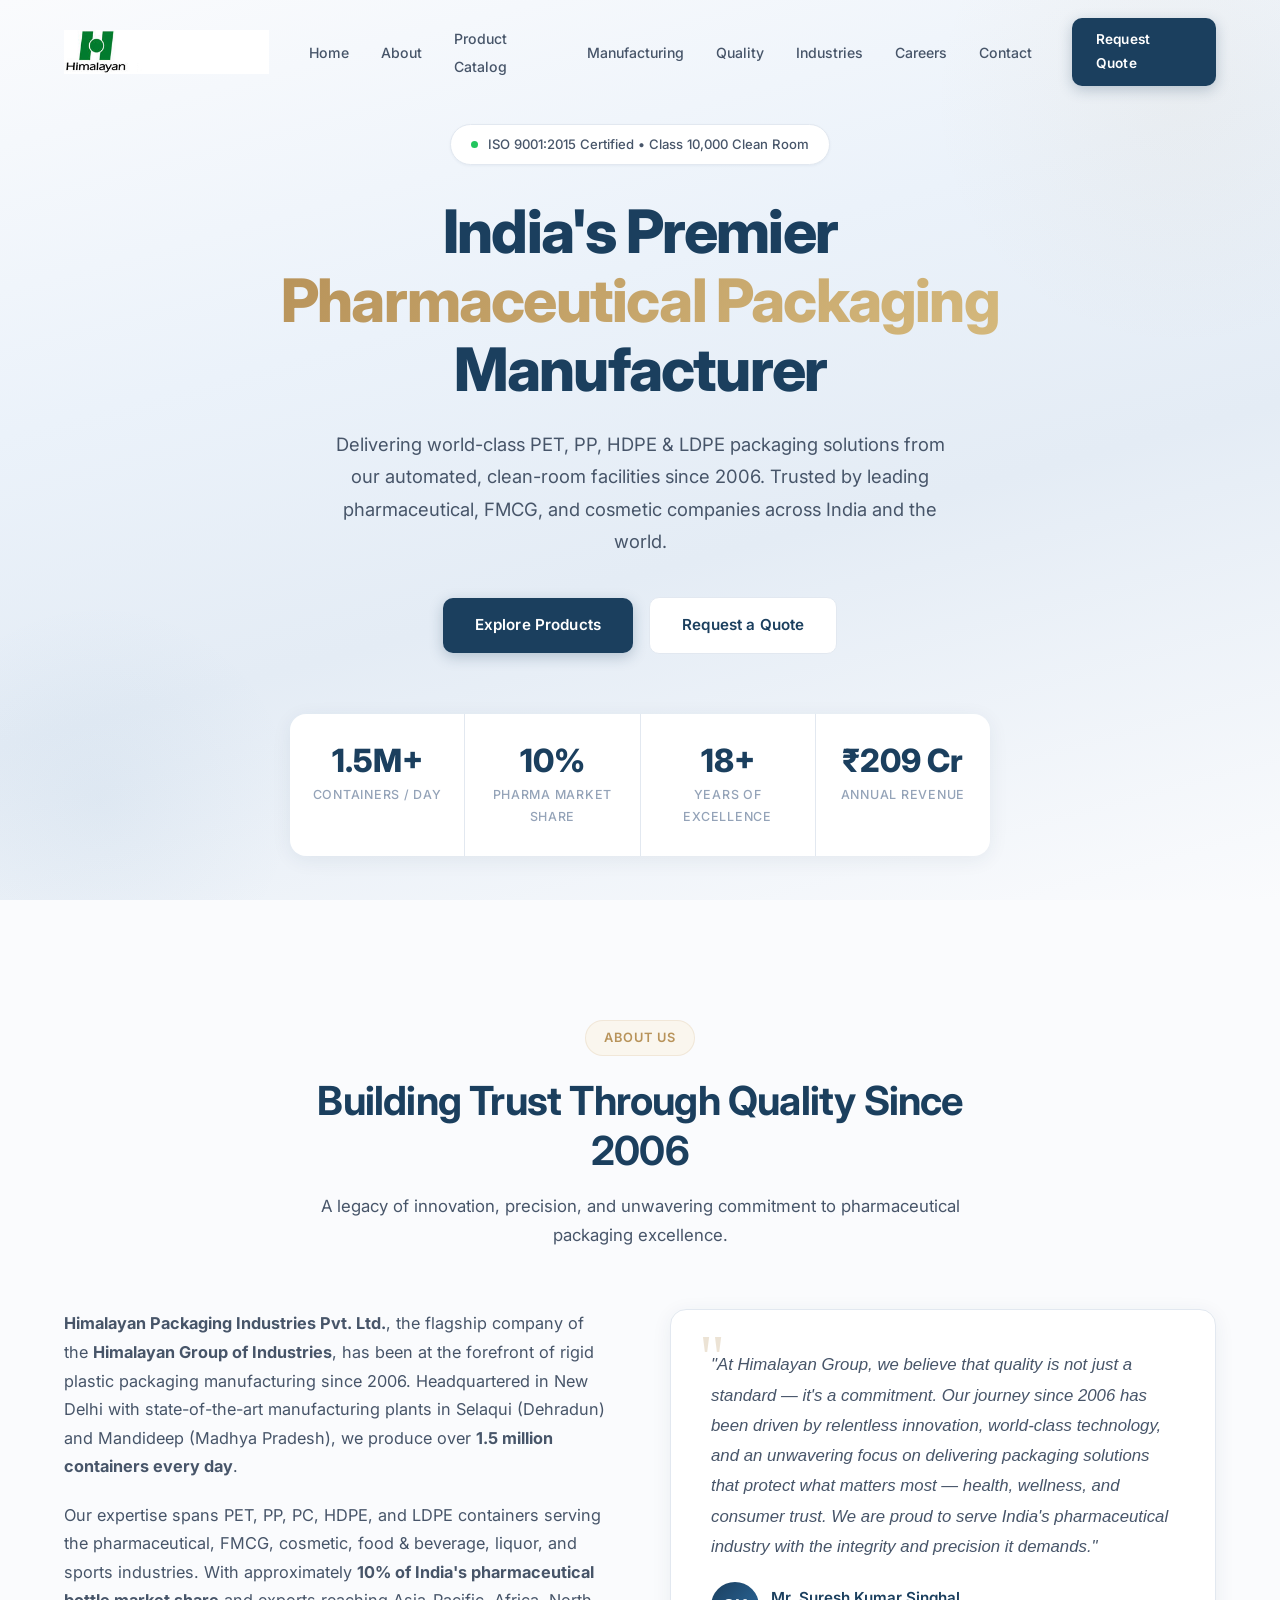
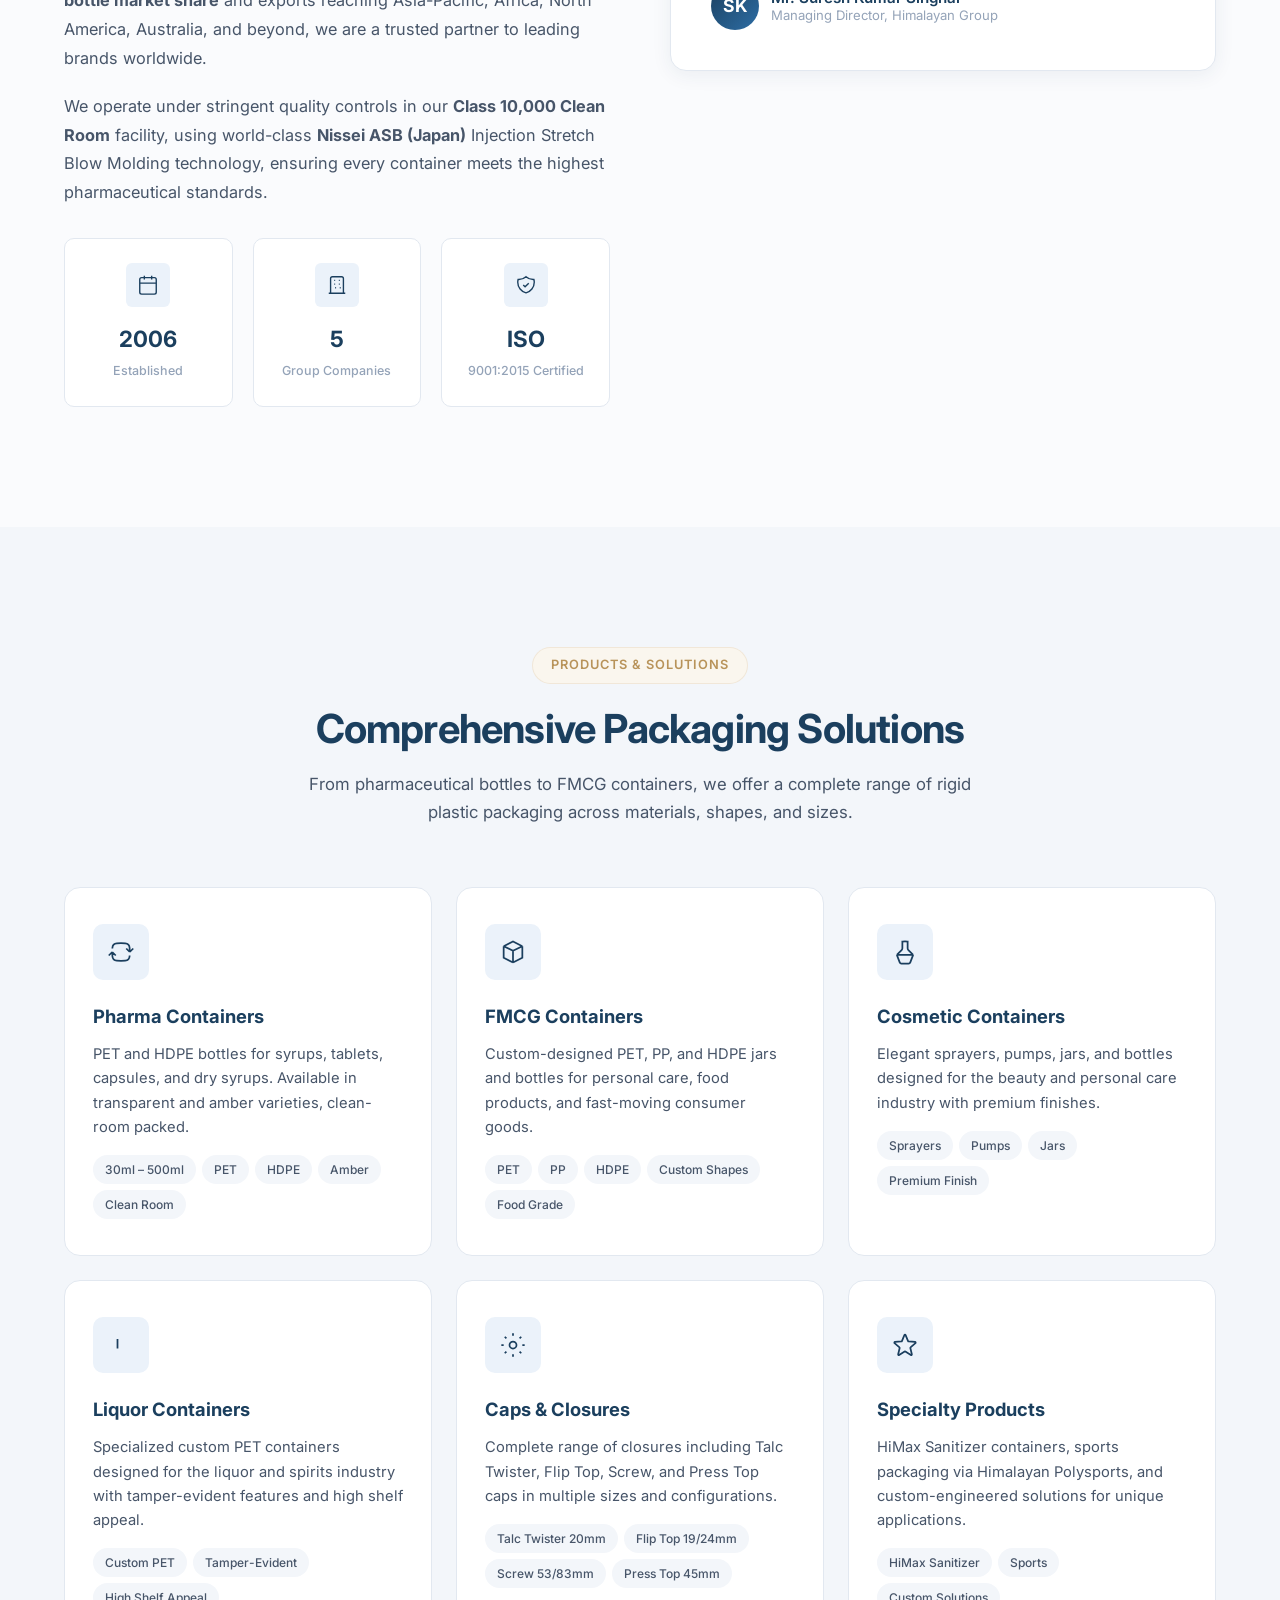
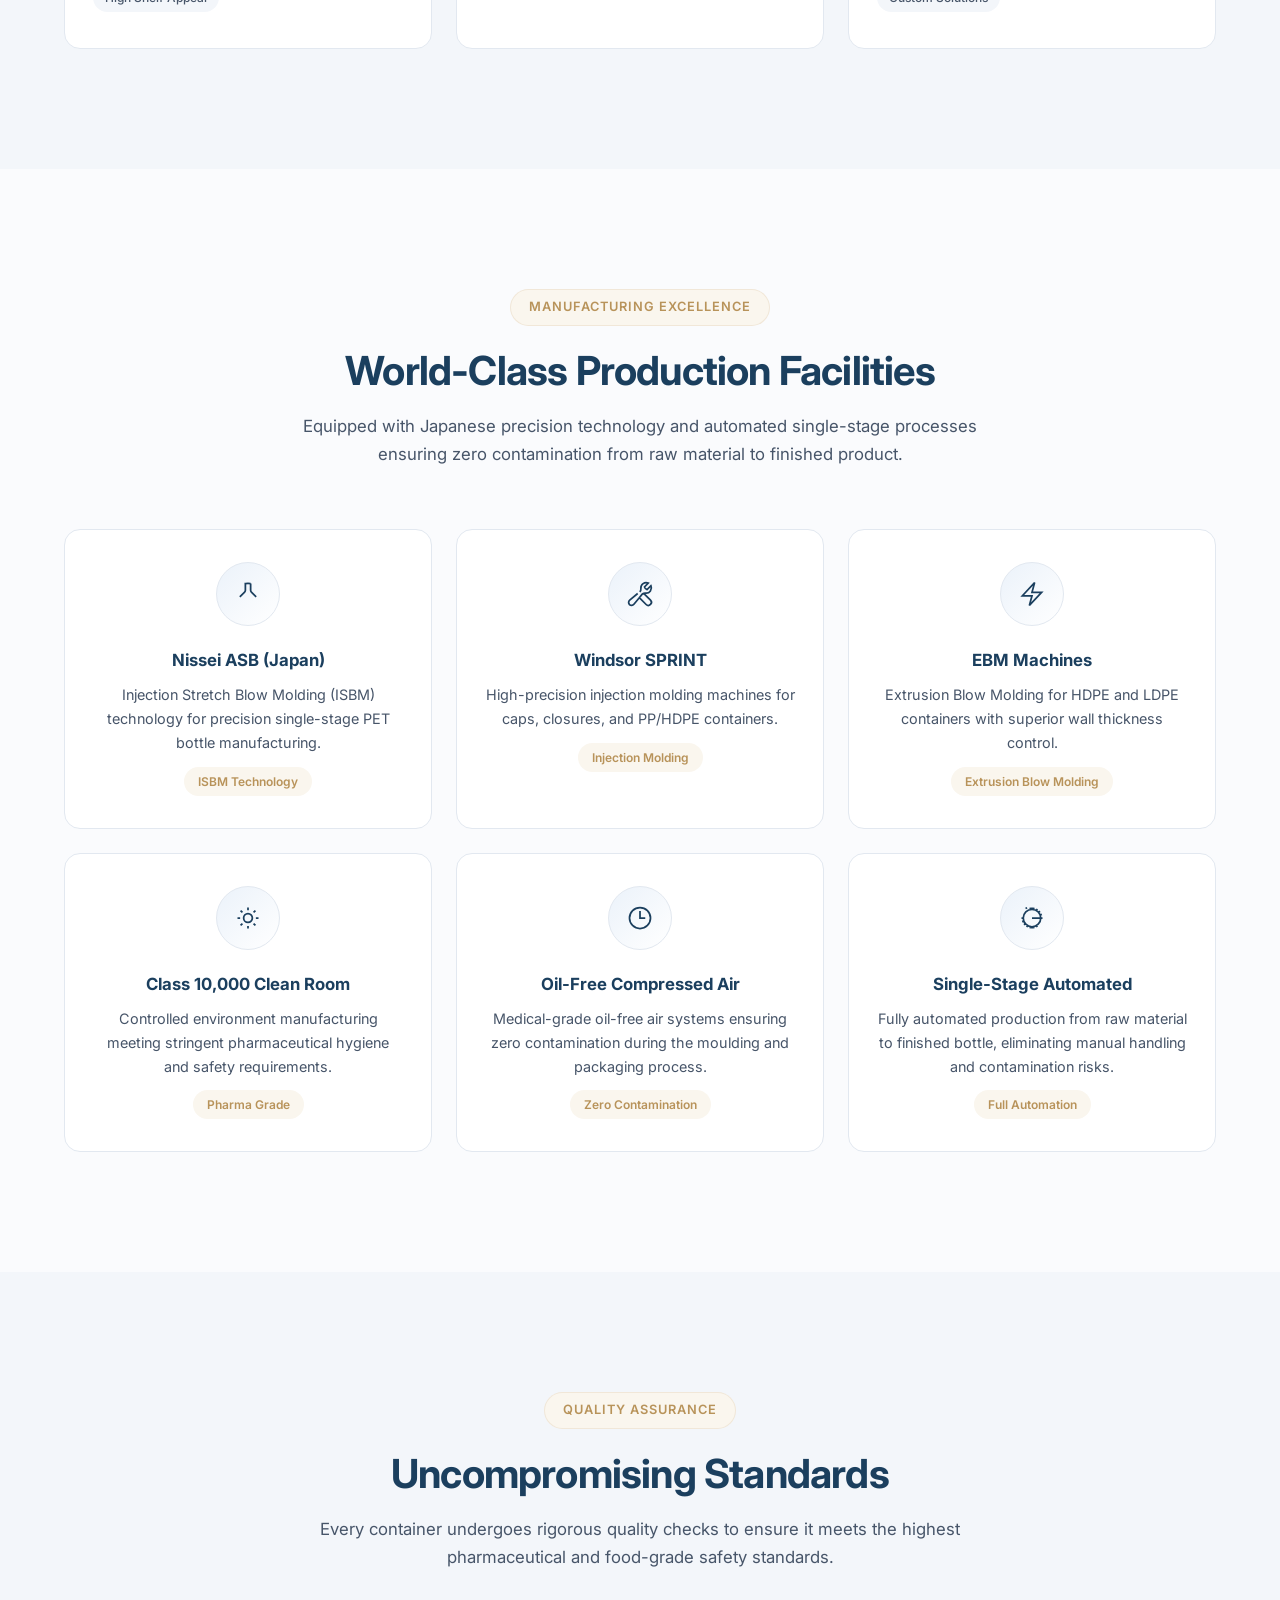
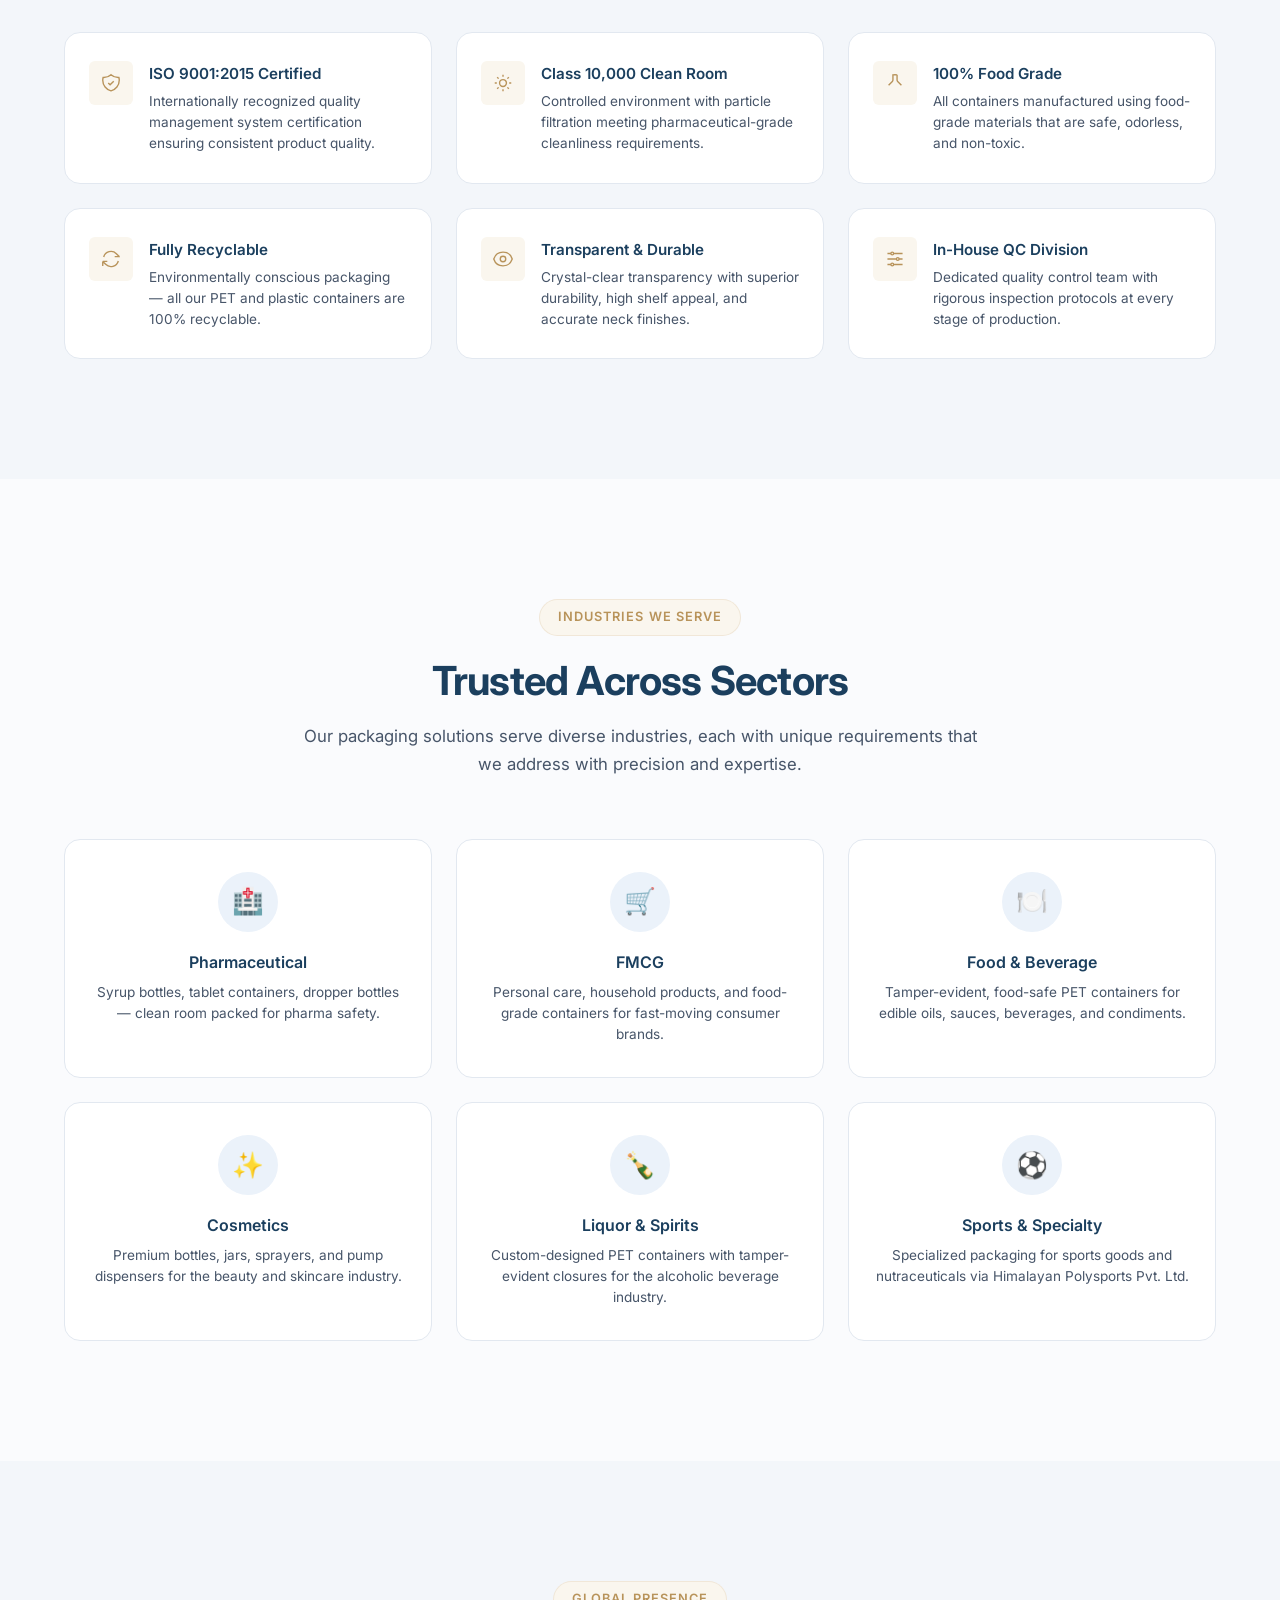
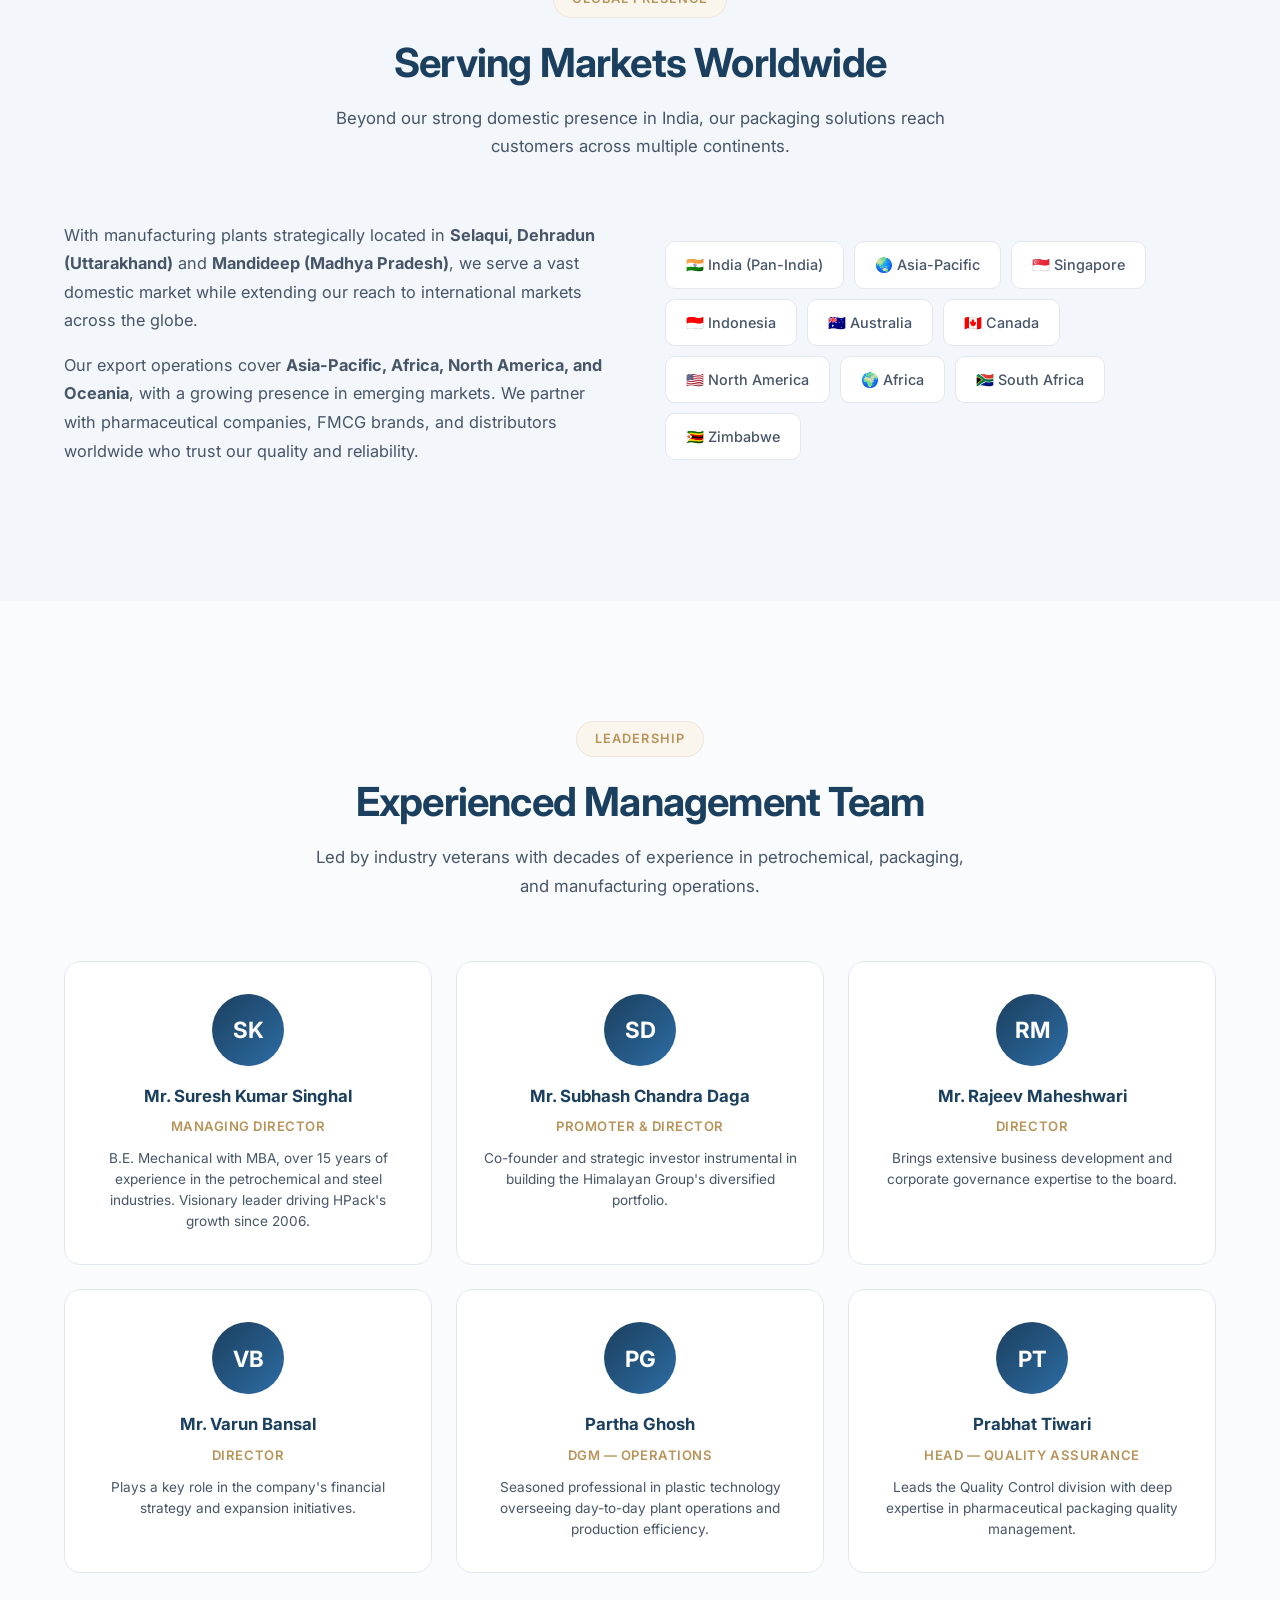
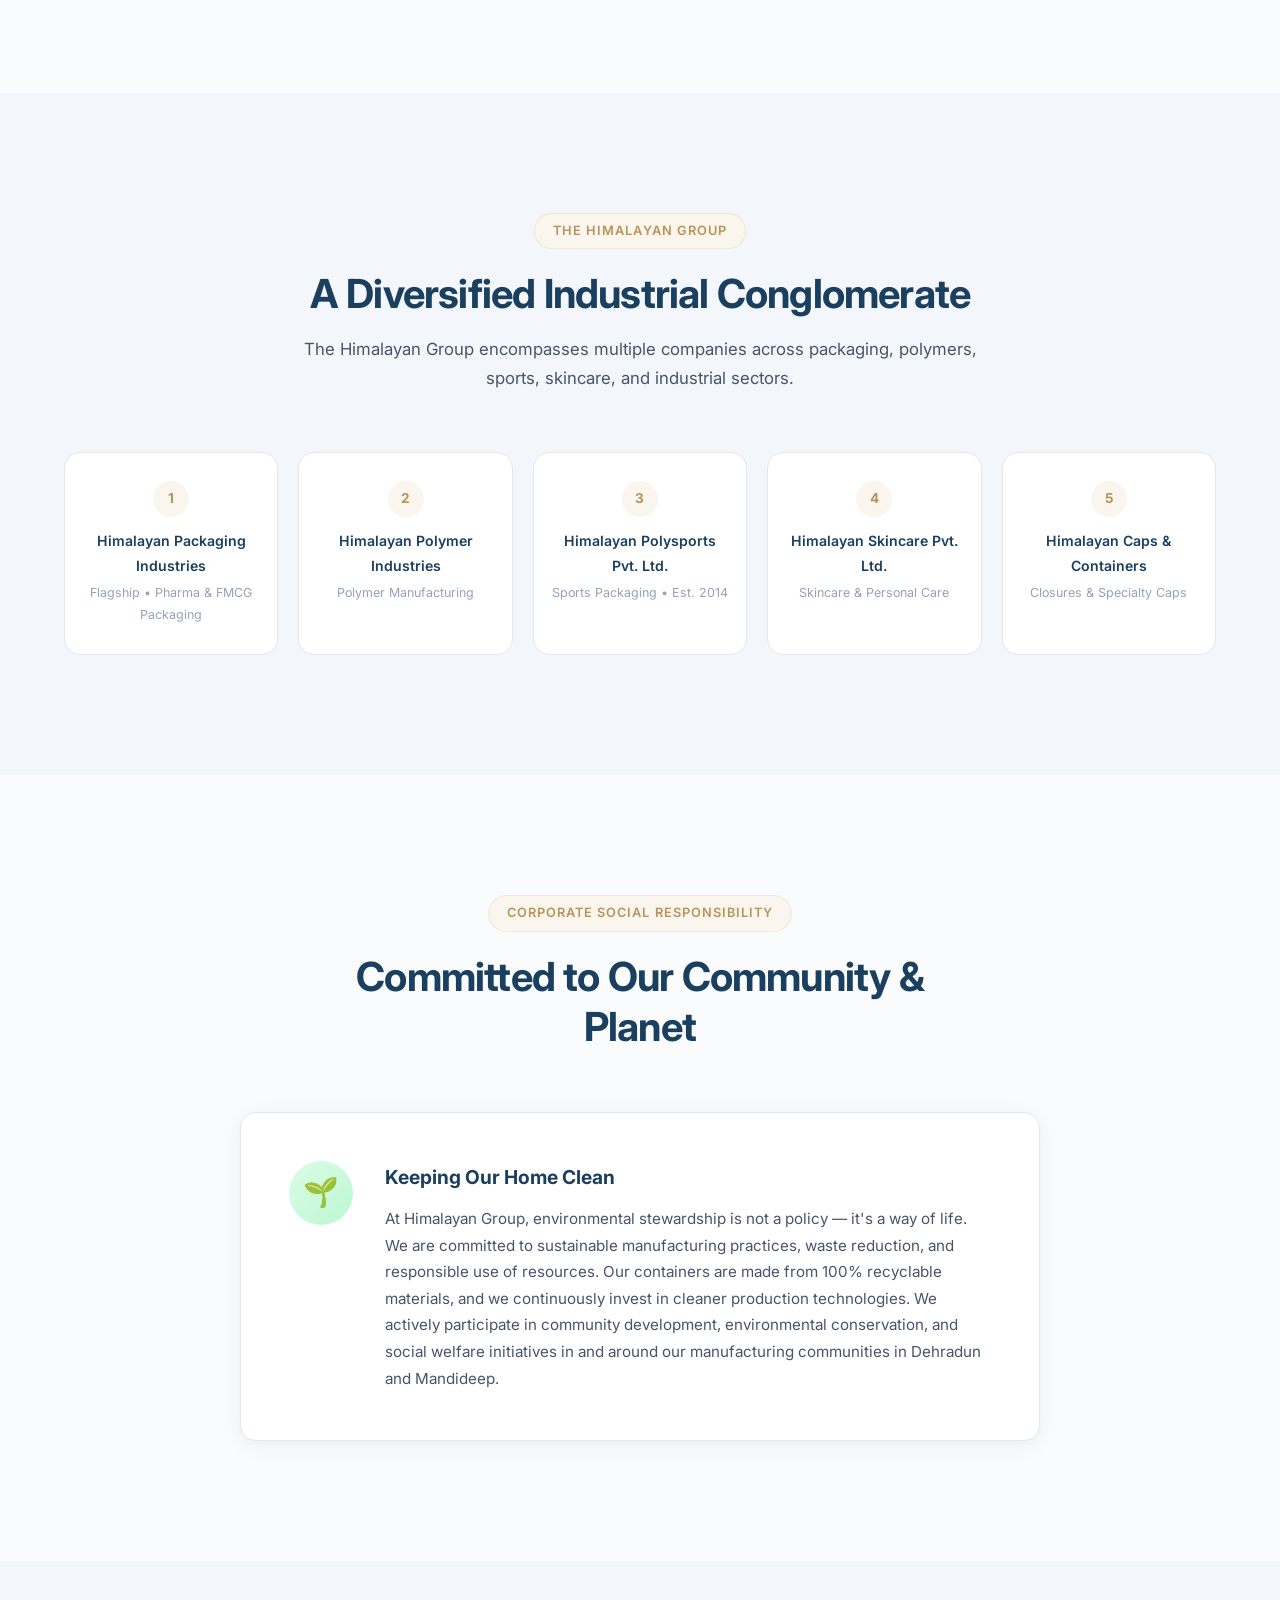
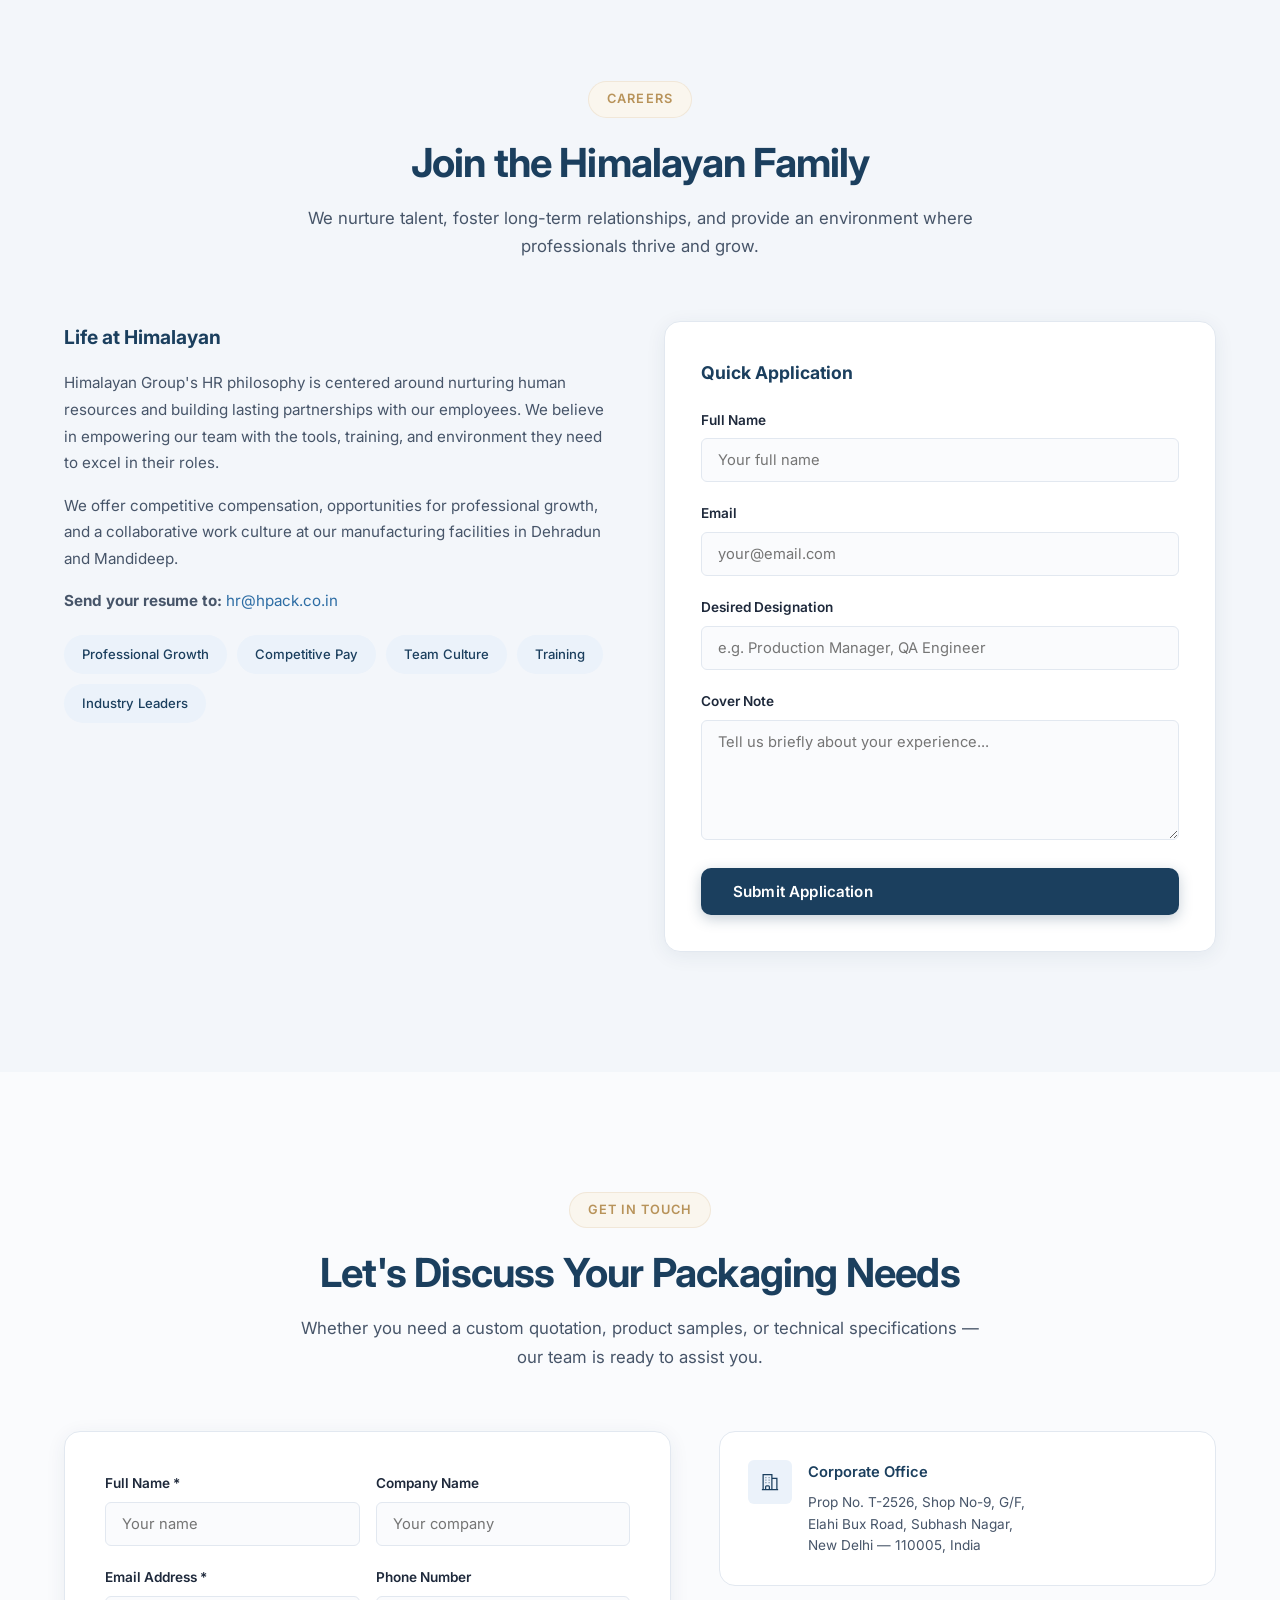
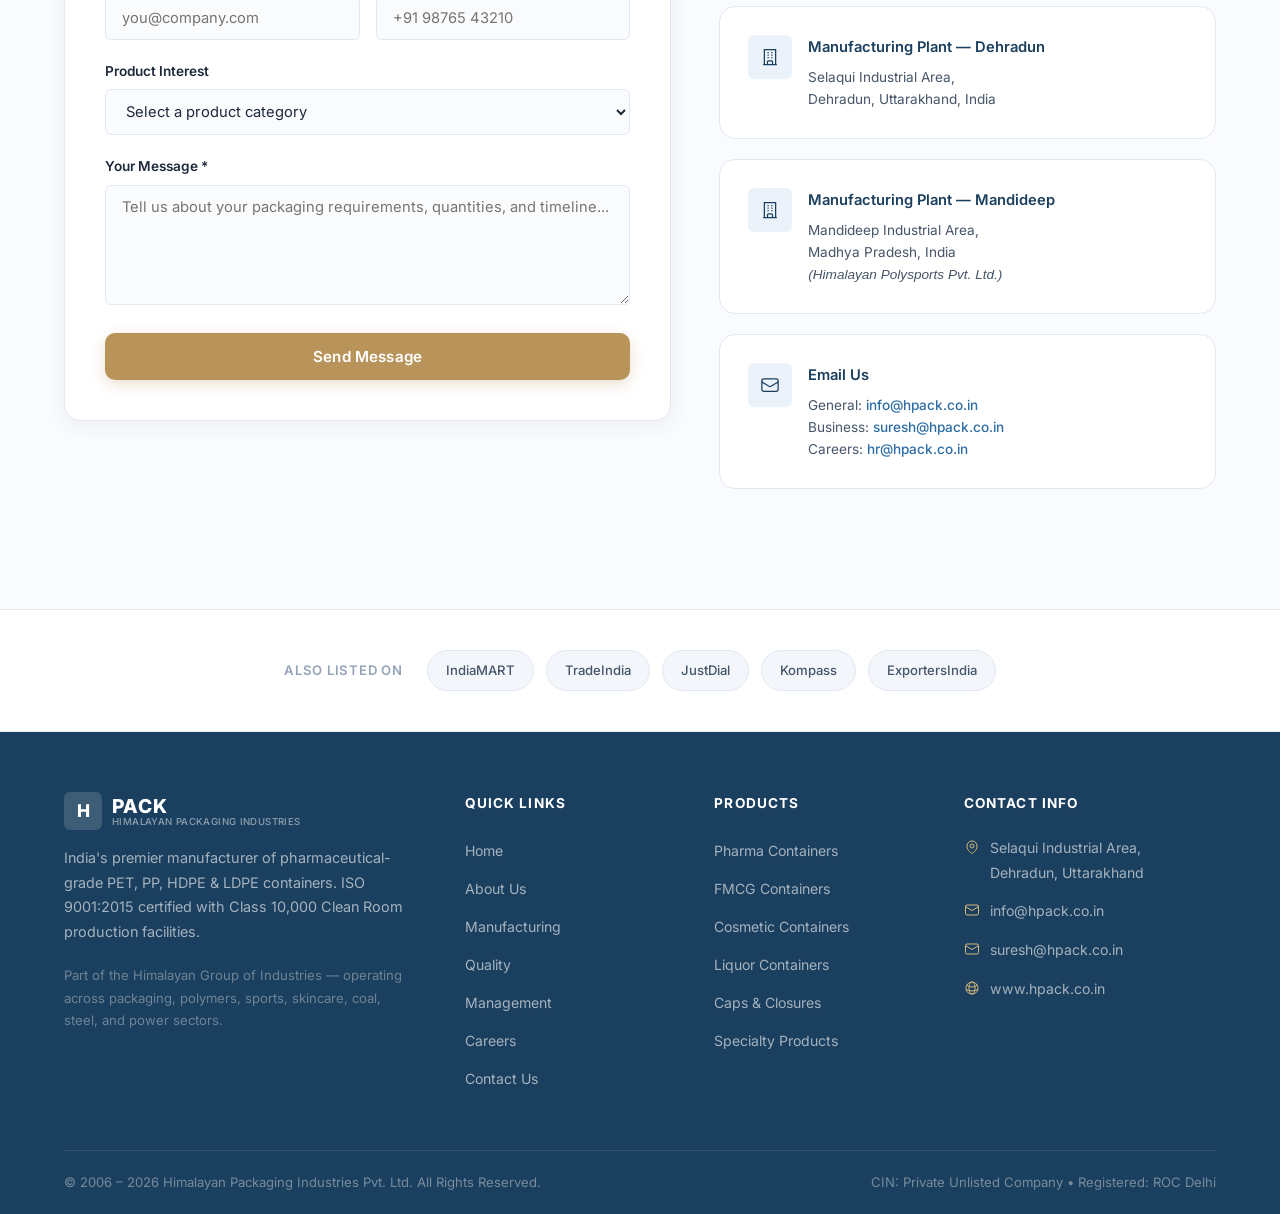
==== commit ca289eec: "Update navigation links in index.html" ====
--- a/index.html
+++ b/index.html
@@ -18,7 +18,7 @@
     <div class="container navbar-inner">
       <a href="#home" class="nav-logo" aria-label="HPack Home">
         <!-- Original Logo from hpack.co.in (saved locally for HTTPS/GitHub Pages compatibility) -->
-        <img src="assets/logo.jpg" alt="HPack - Himalayan Packaging Industries" class="logo-img"
+        <img src="logo.jpg" alt="HPack - Himalayan Packaging Industries" class="logo-img"
              onerror="this.style.display='none'; this.nextElementSibling.style.display='flex';">
         <div class="logo-fallback" style="display:none;">
           <div class="logo-mark"><span>H</span></div>
@@ -30,9 +30,9 @@
       </a>
 
       <ul class="nav-links">
-        <li><a href="#home">Home</a></li>
+        <li><a href="index.html">Home</a></li>
         <li><a href="#about">About</a></li>
-        <li><a href="#products">Products</a></li>
+        <li><a href="products.html">Product Catalog</a></li>
         <li><a href="#manufacturing">Manufacturing</a></li>
         <li><a href="#quality">Quality</a></li>
         <li><a href="#industries">Industries</a></li>
@@ -71,7 +71,7 @@
       </p>
 
       <div class="hero-ctas">
-        <a href="#products" class="btn btn-primary">Explore Products</a>
+        <a href="products.html" class="btn btn-primary">Explore Products</a>
         <a href="#contact" class="btn btn-secondary">Request a Quote</a>
       </div>
 
